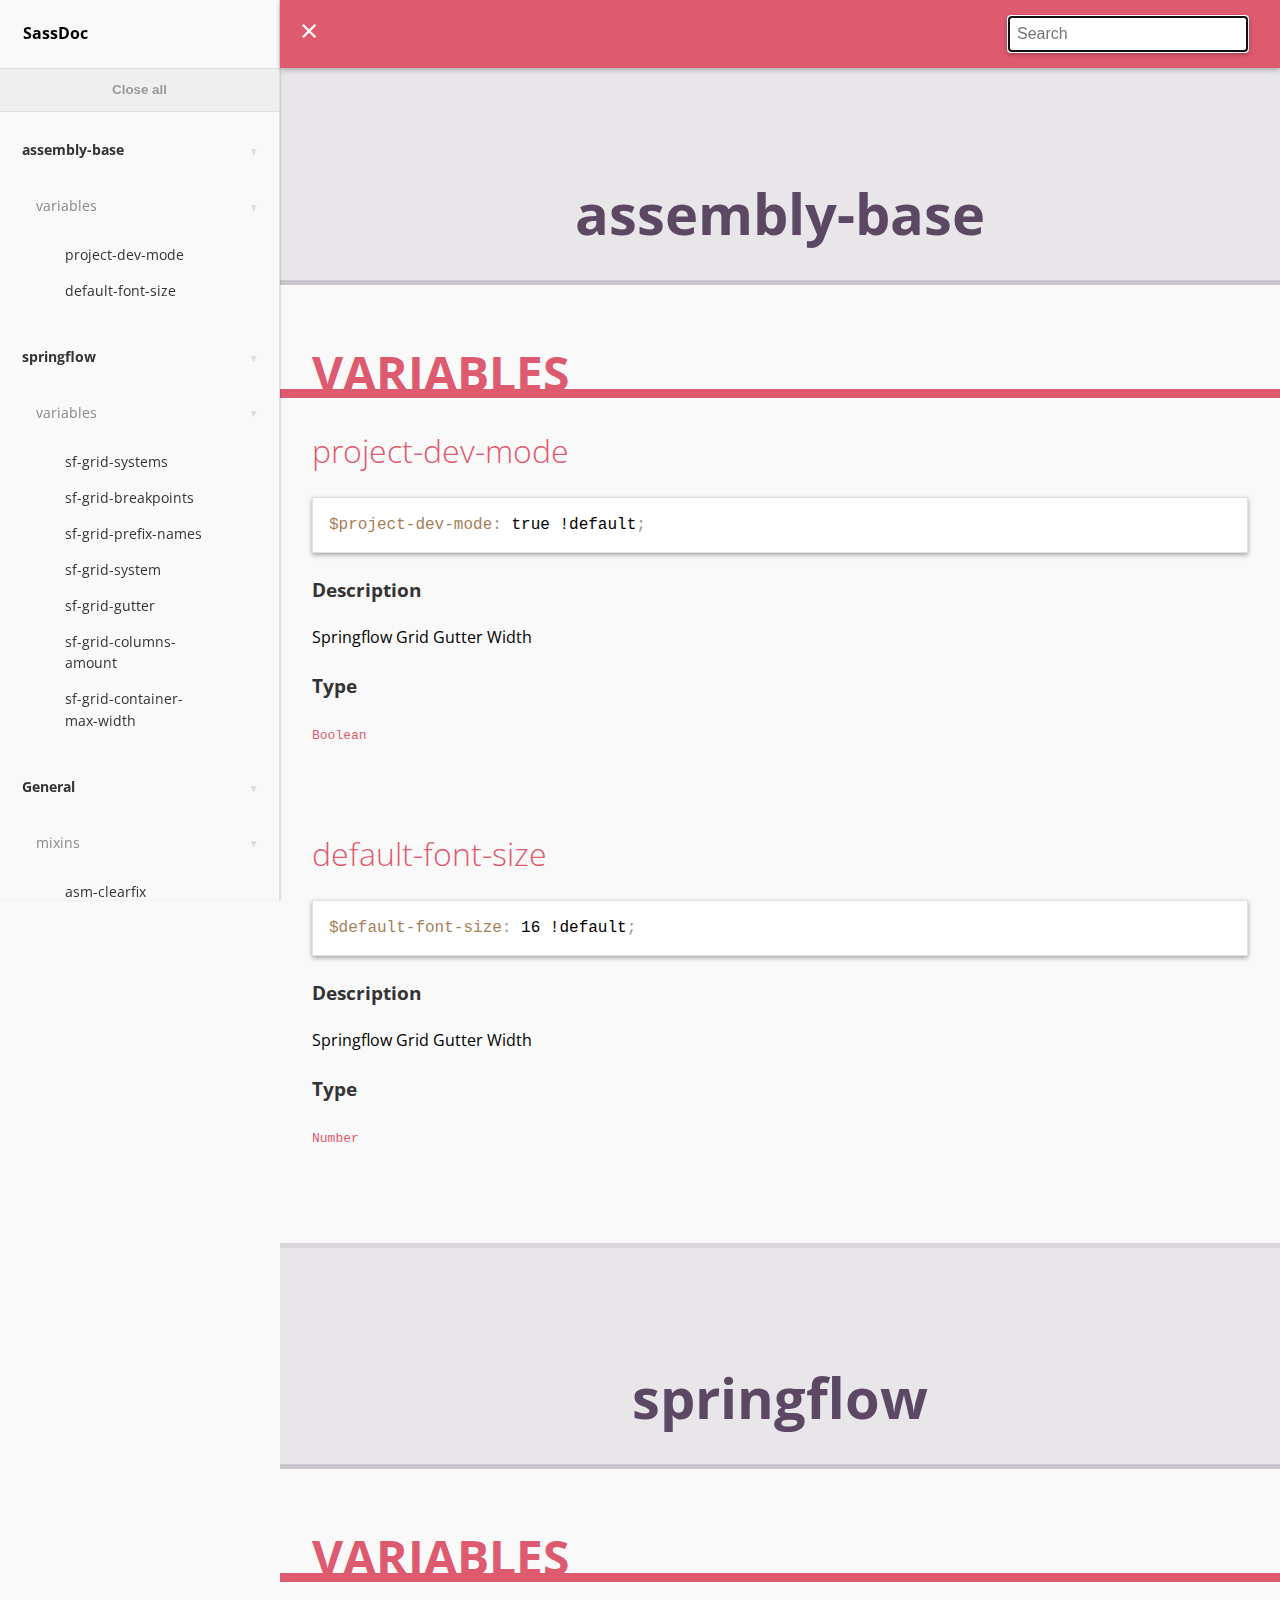
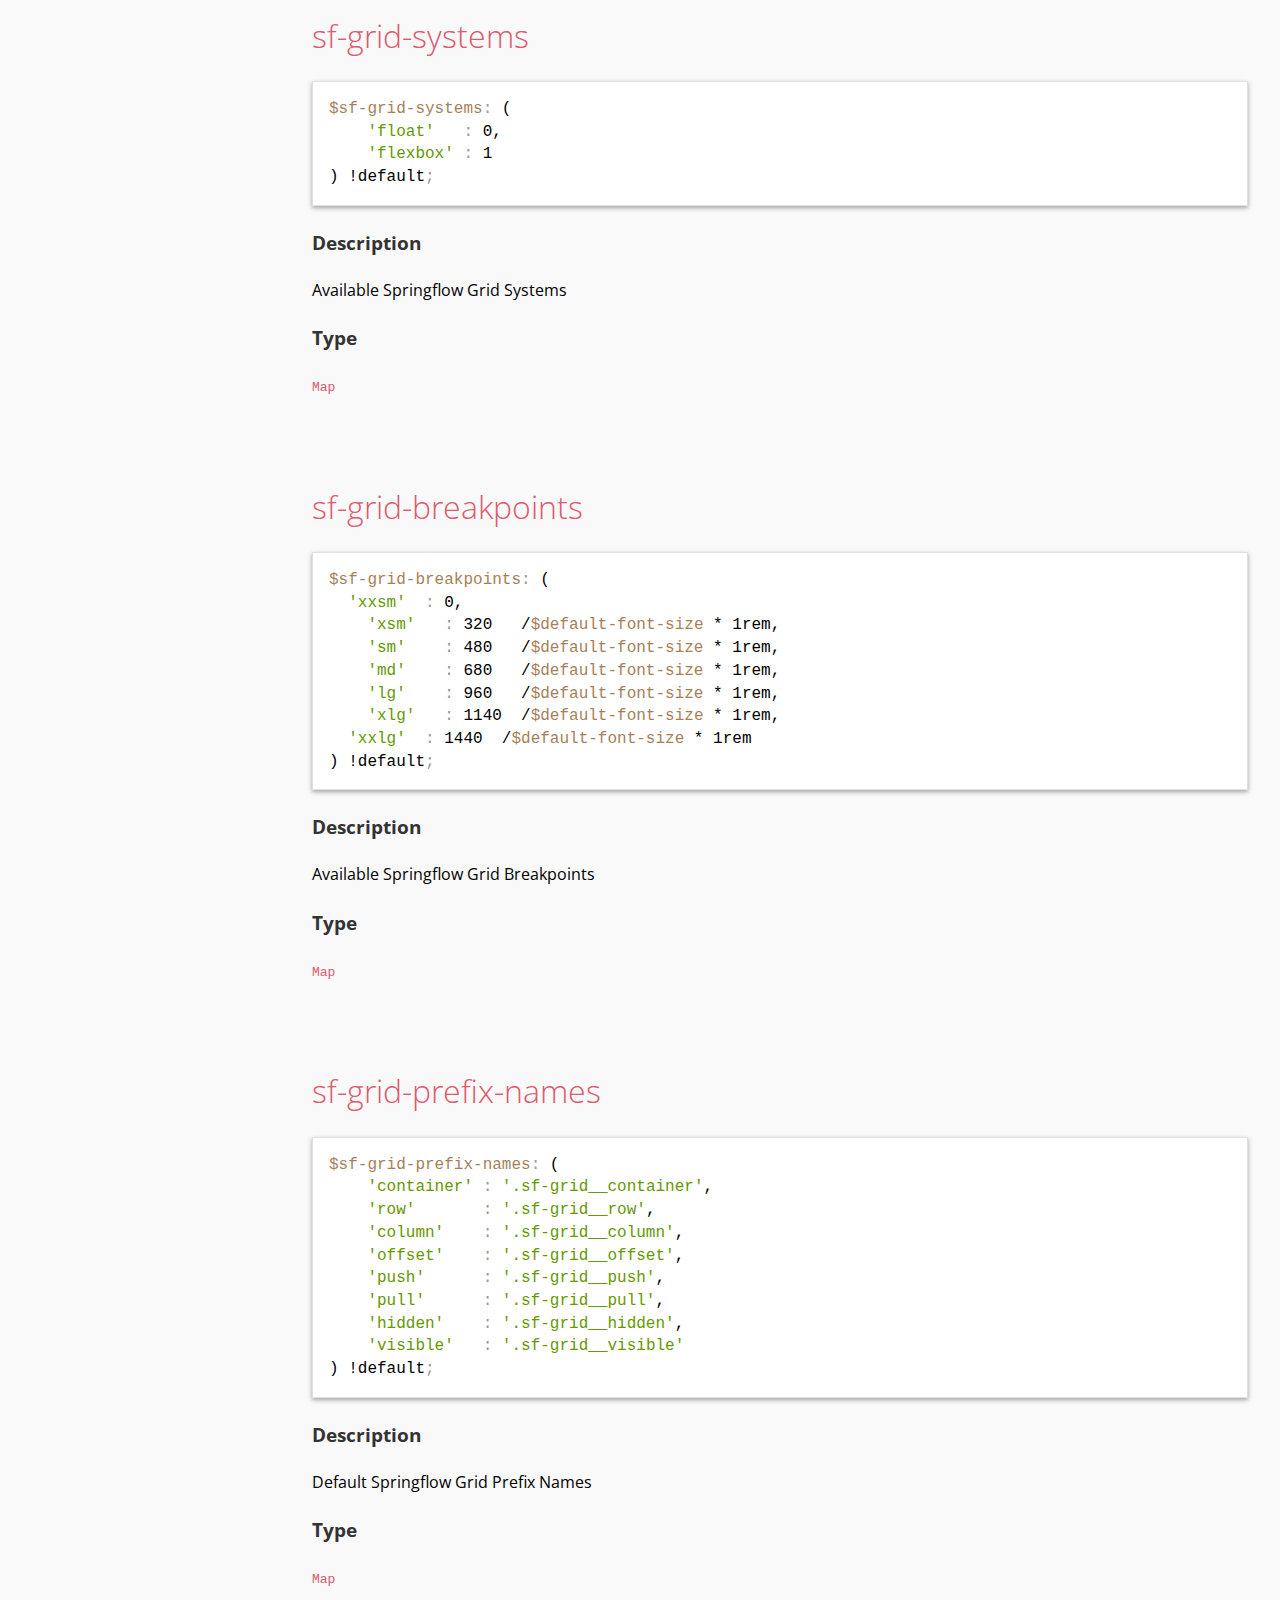
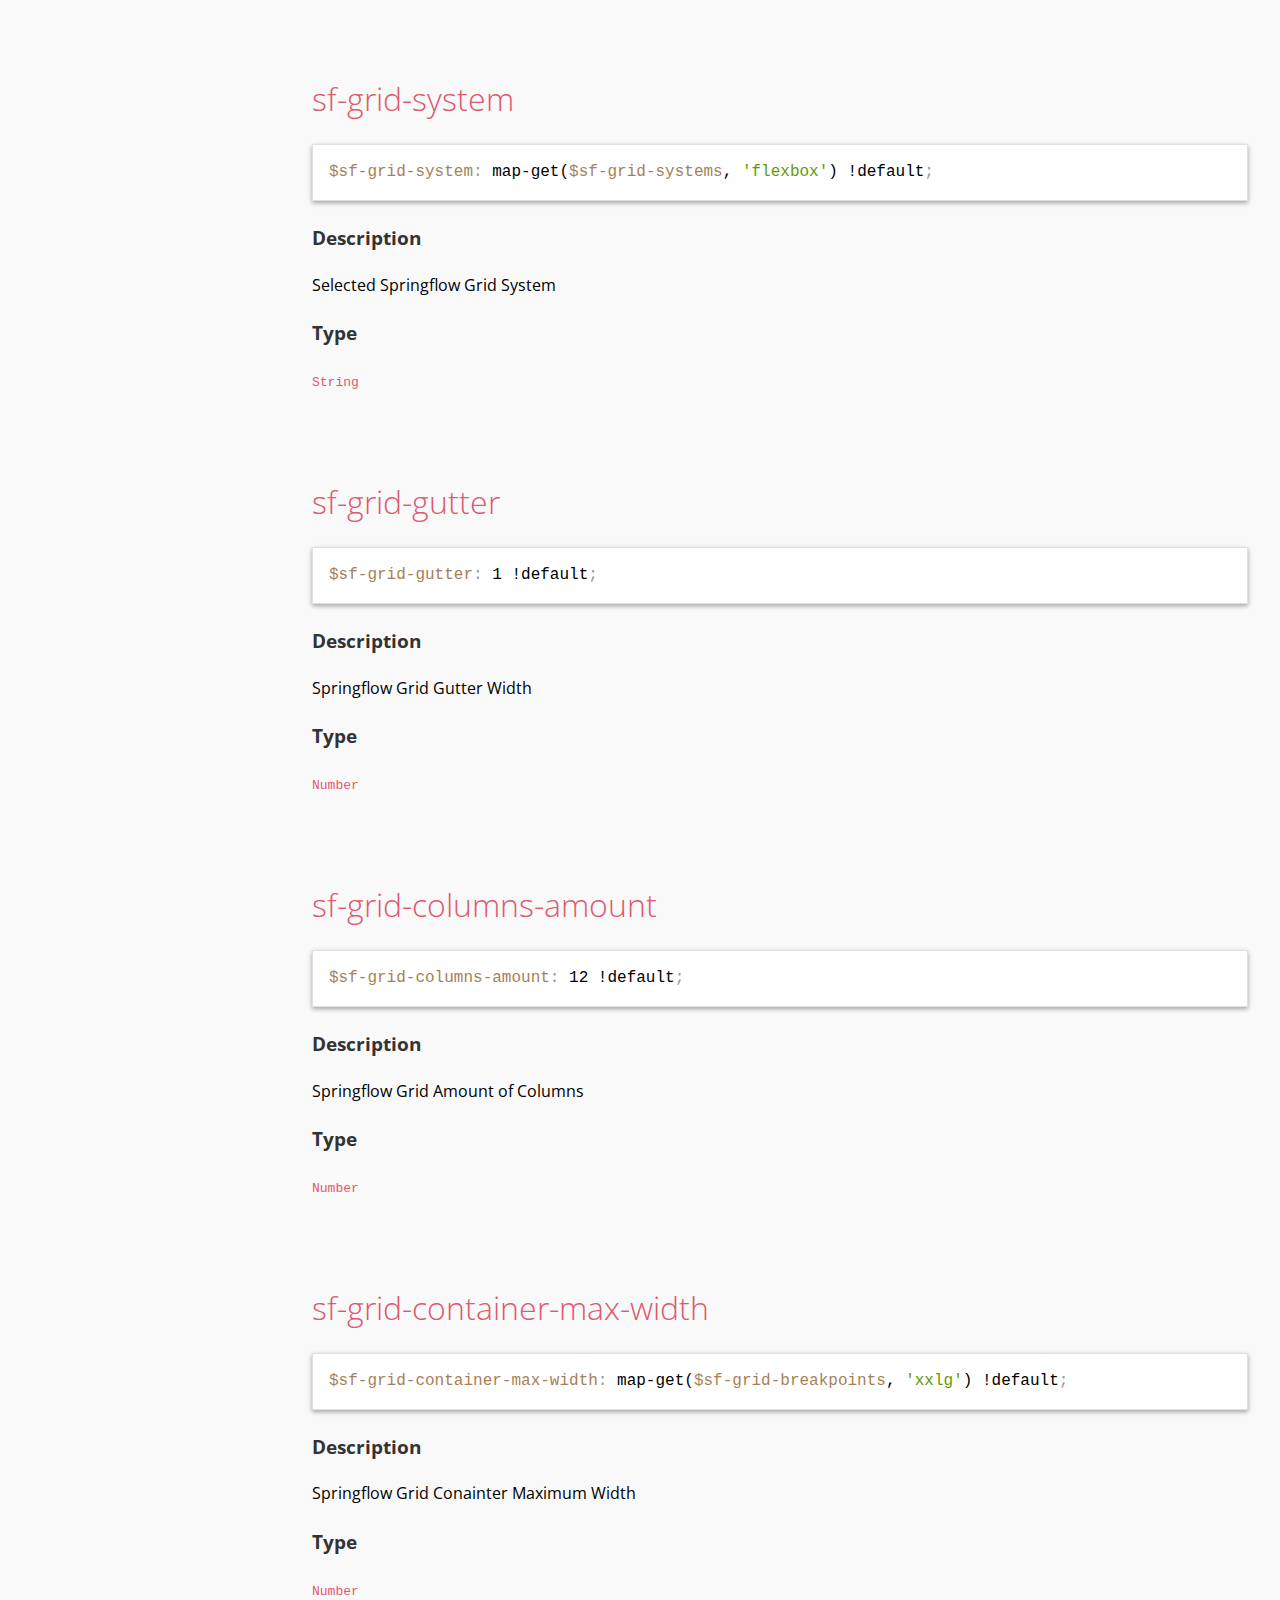
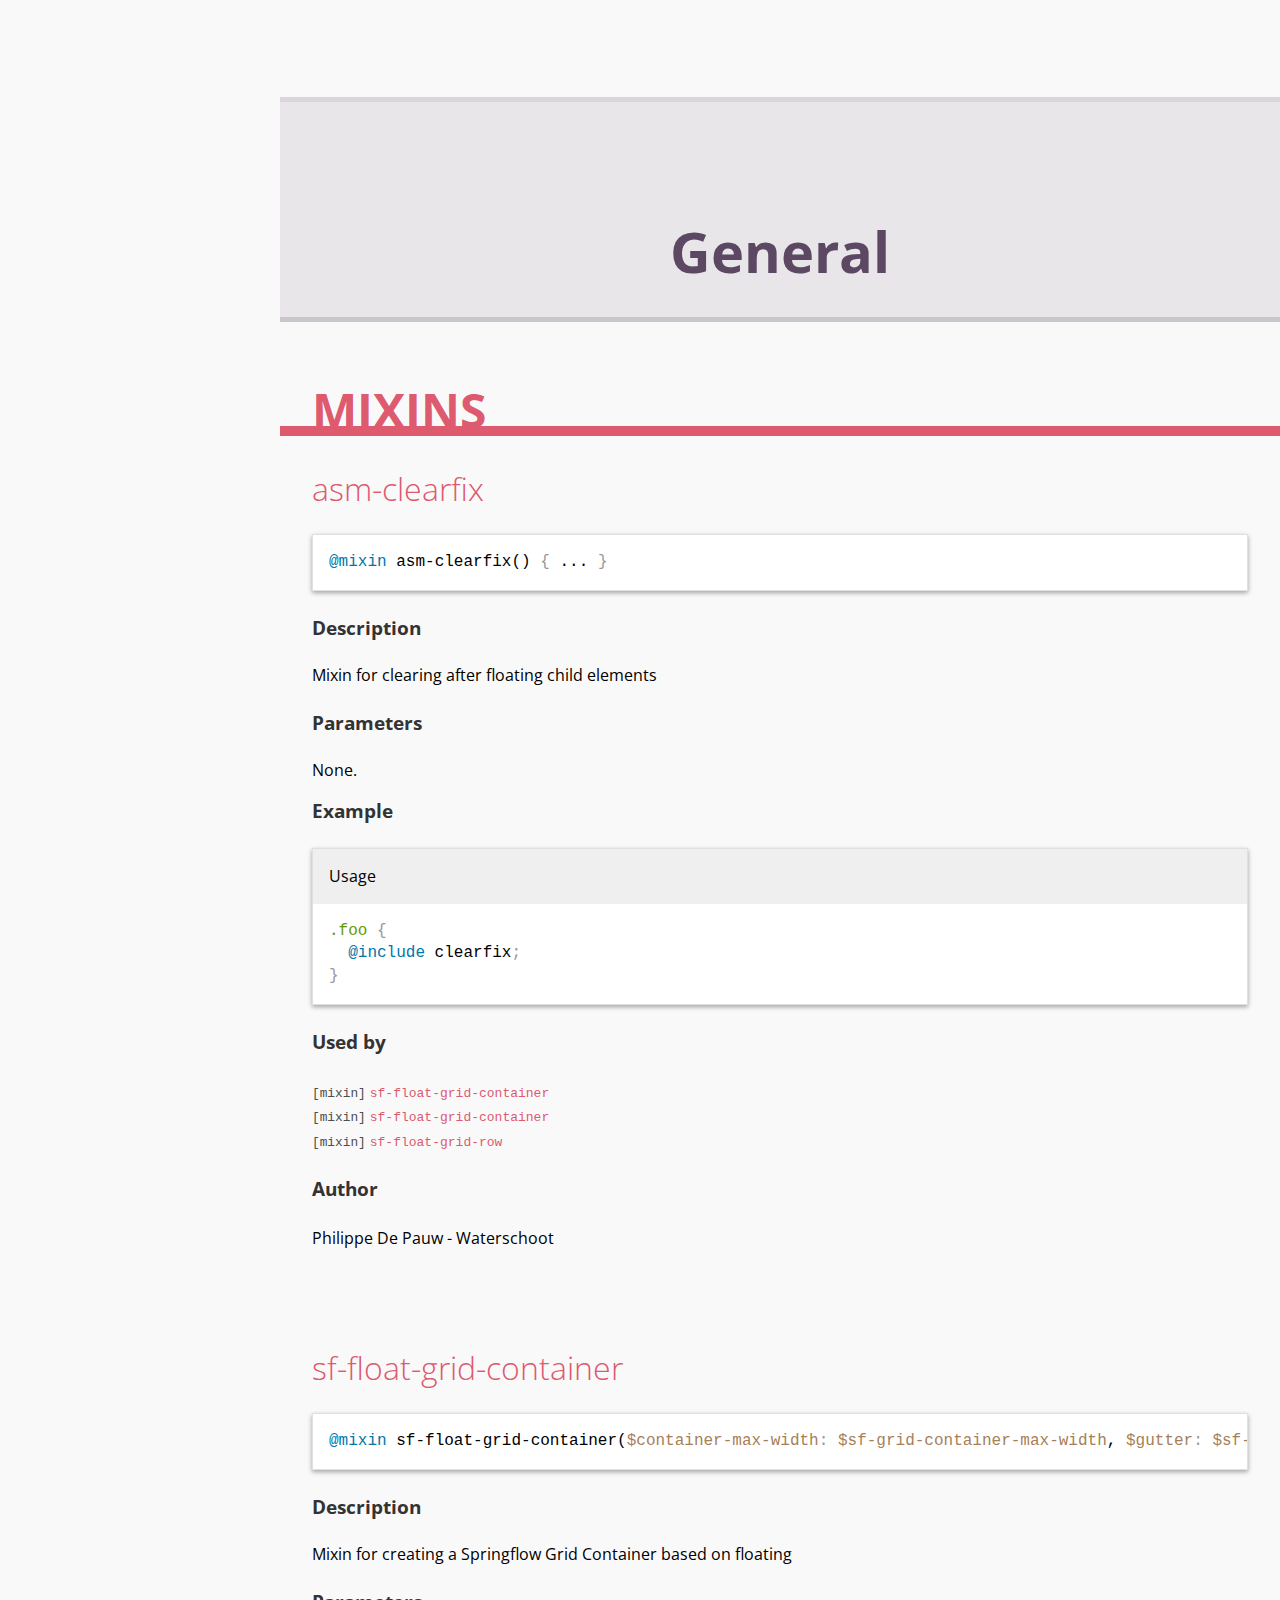
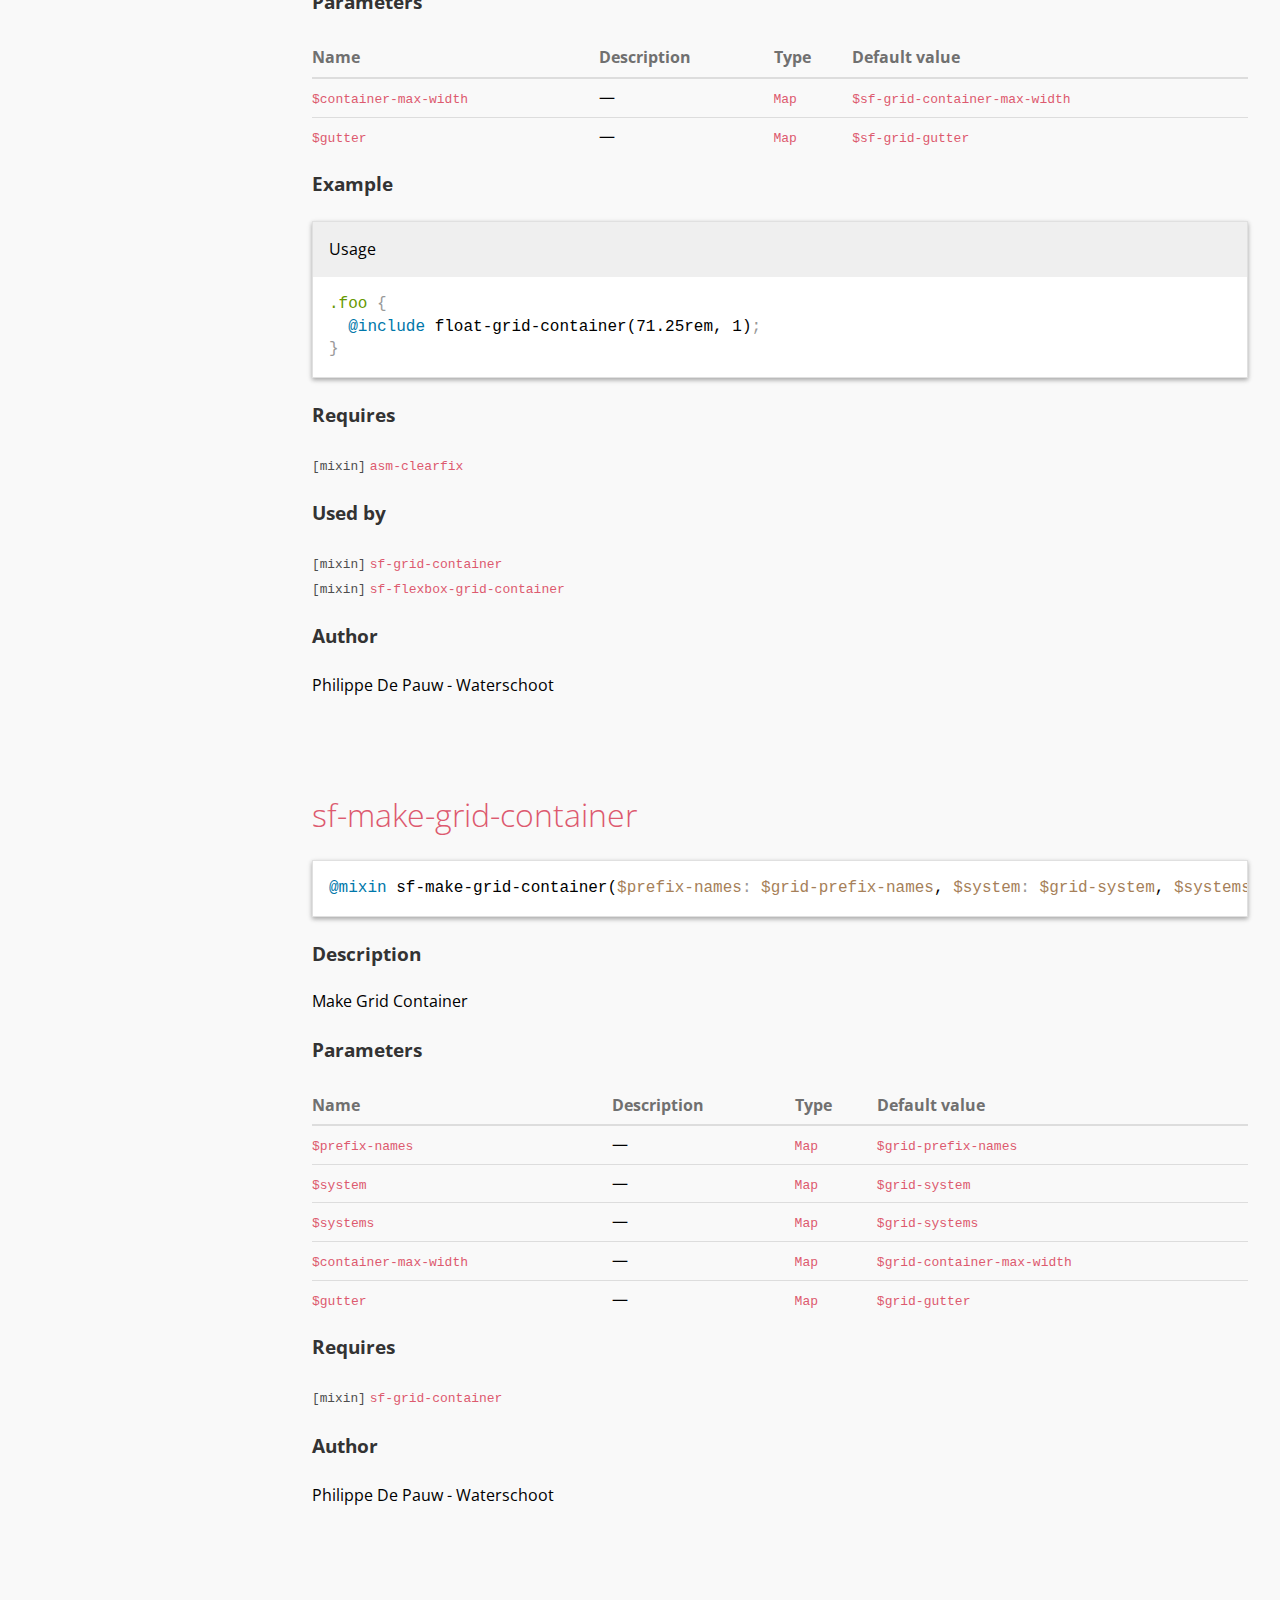
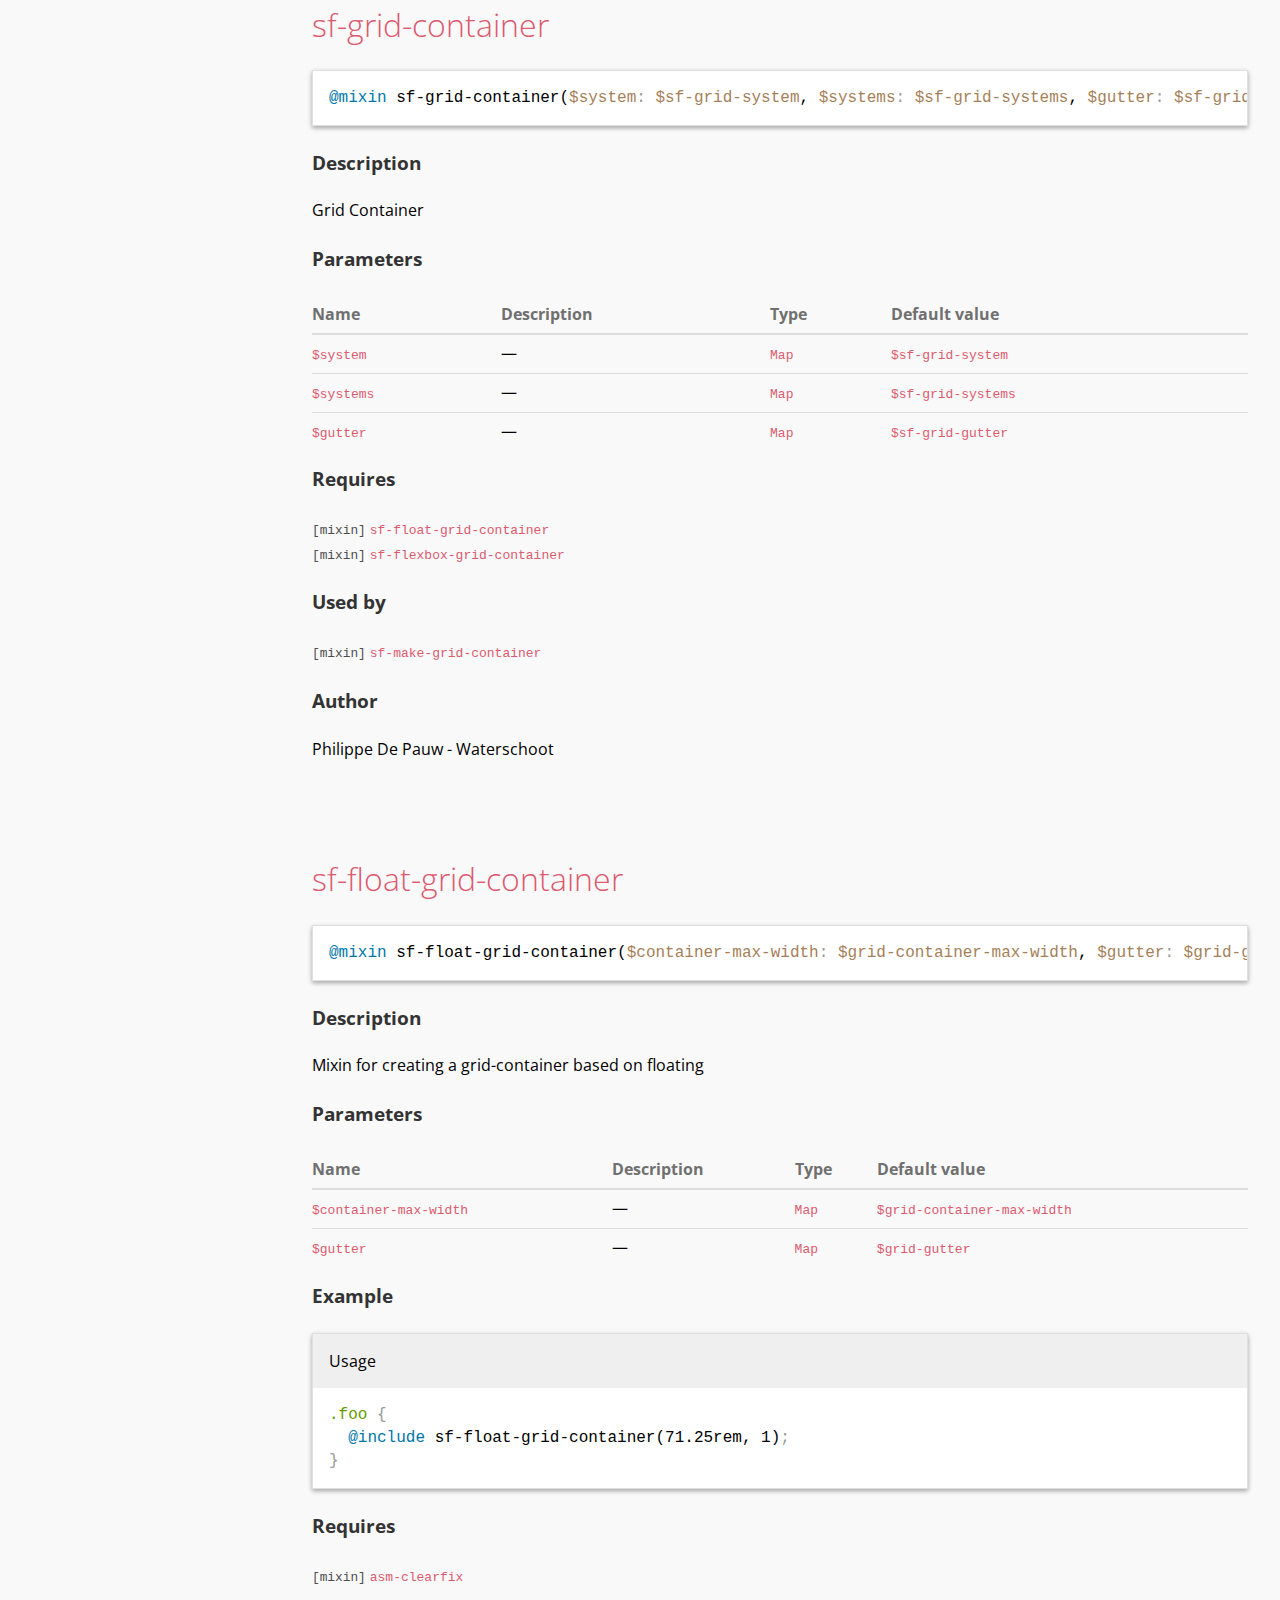
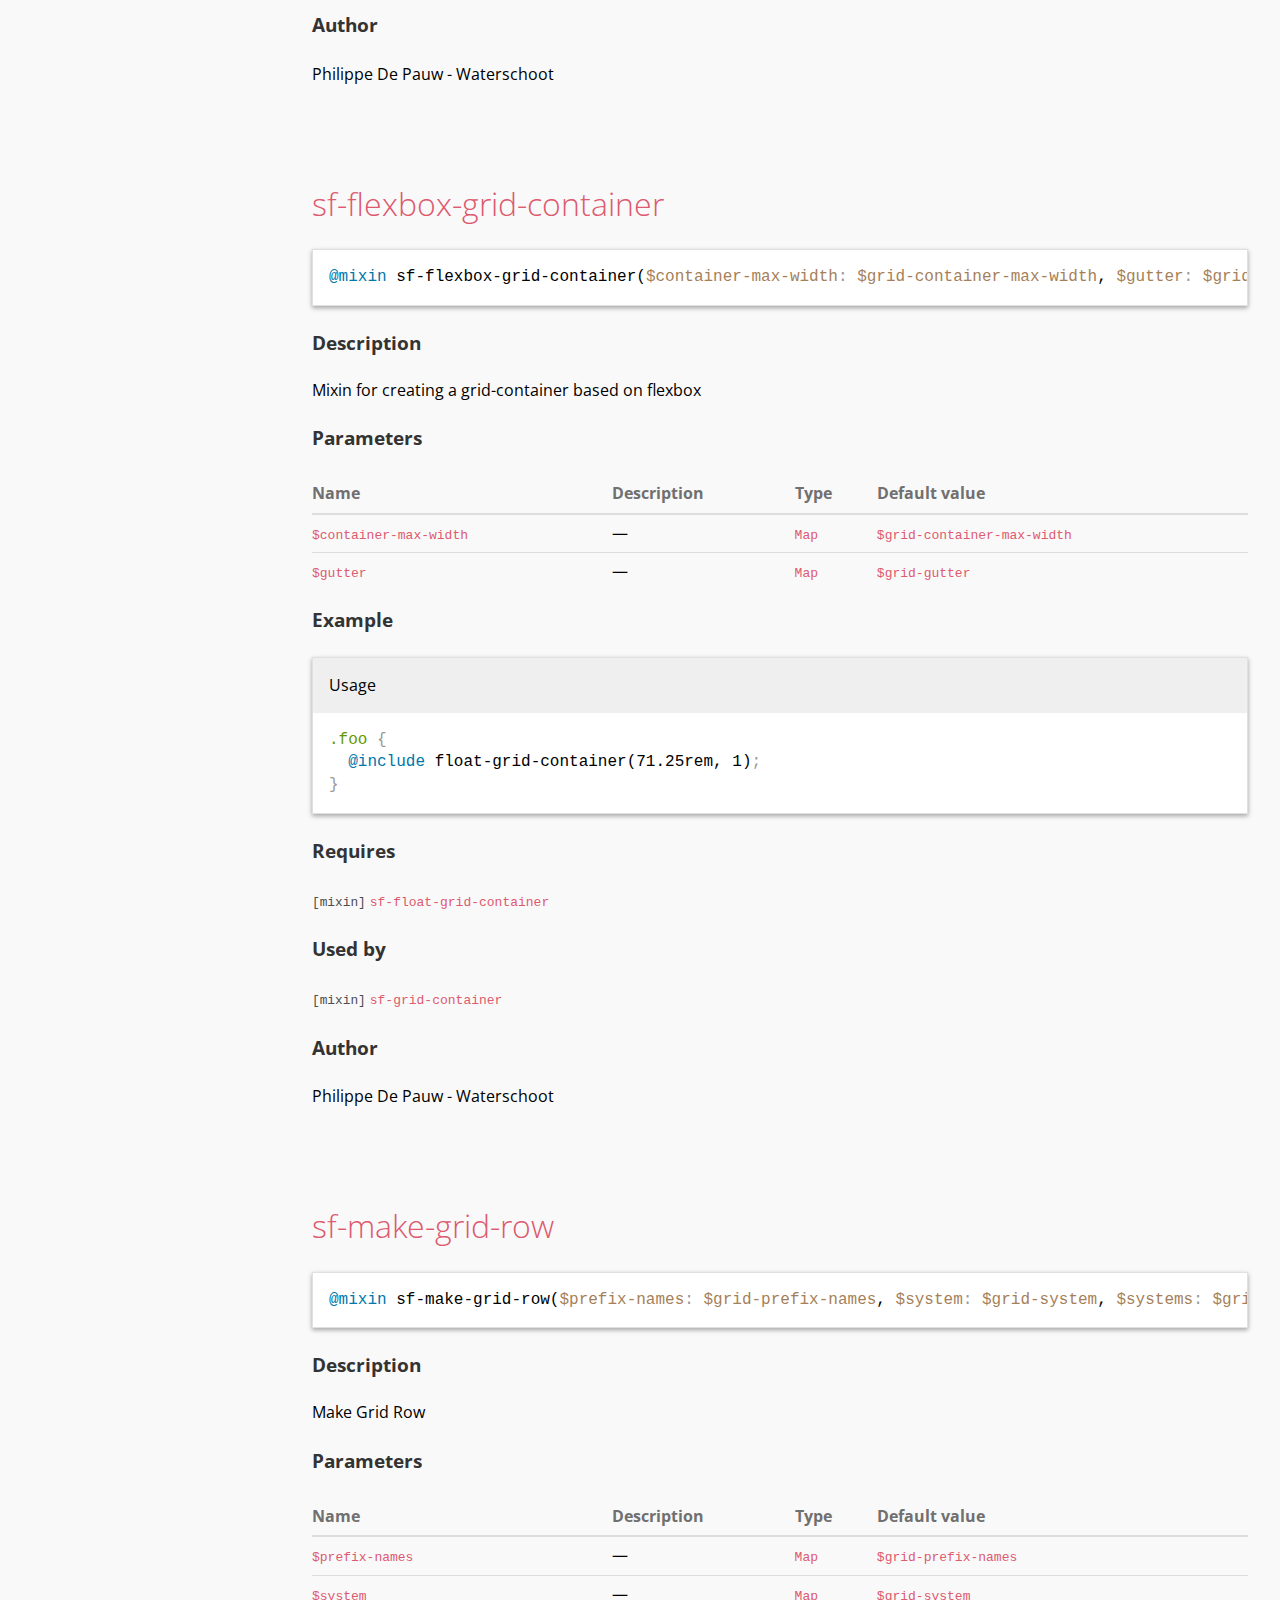
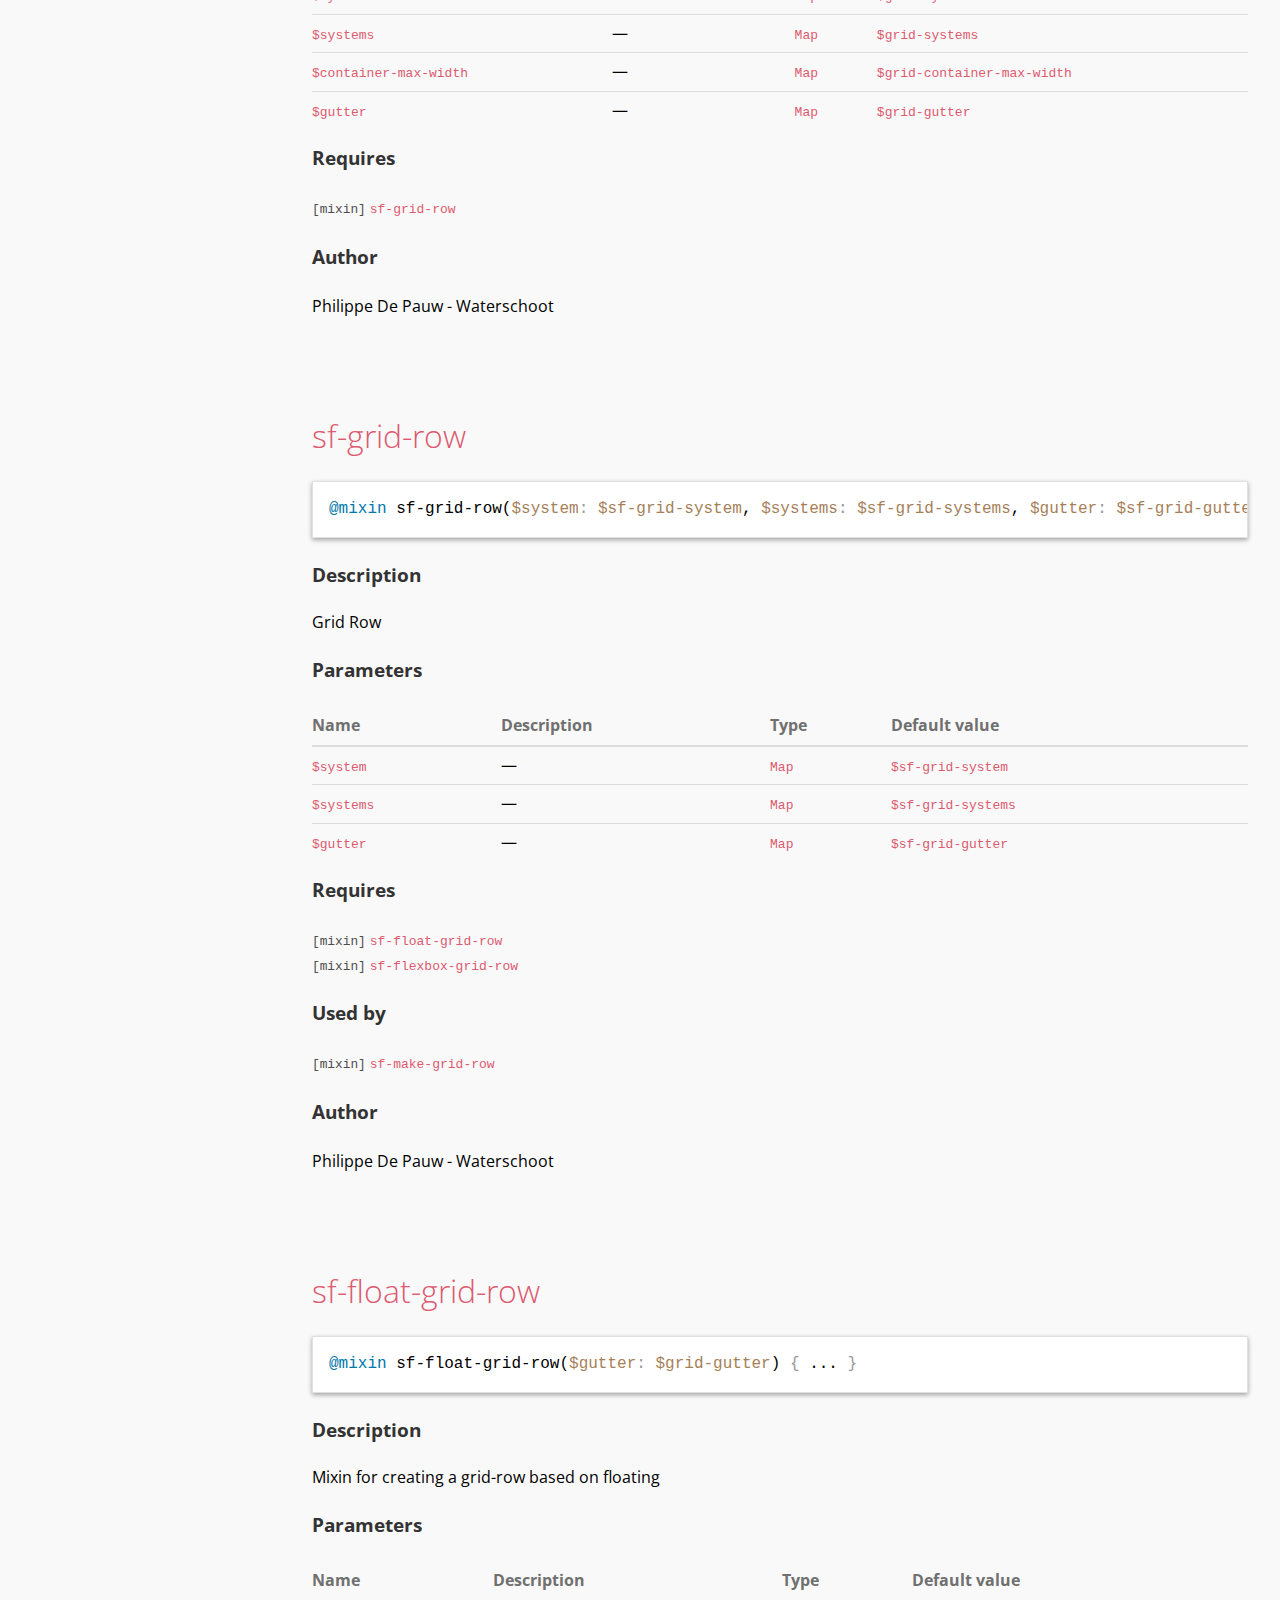
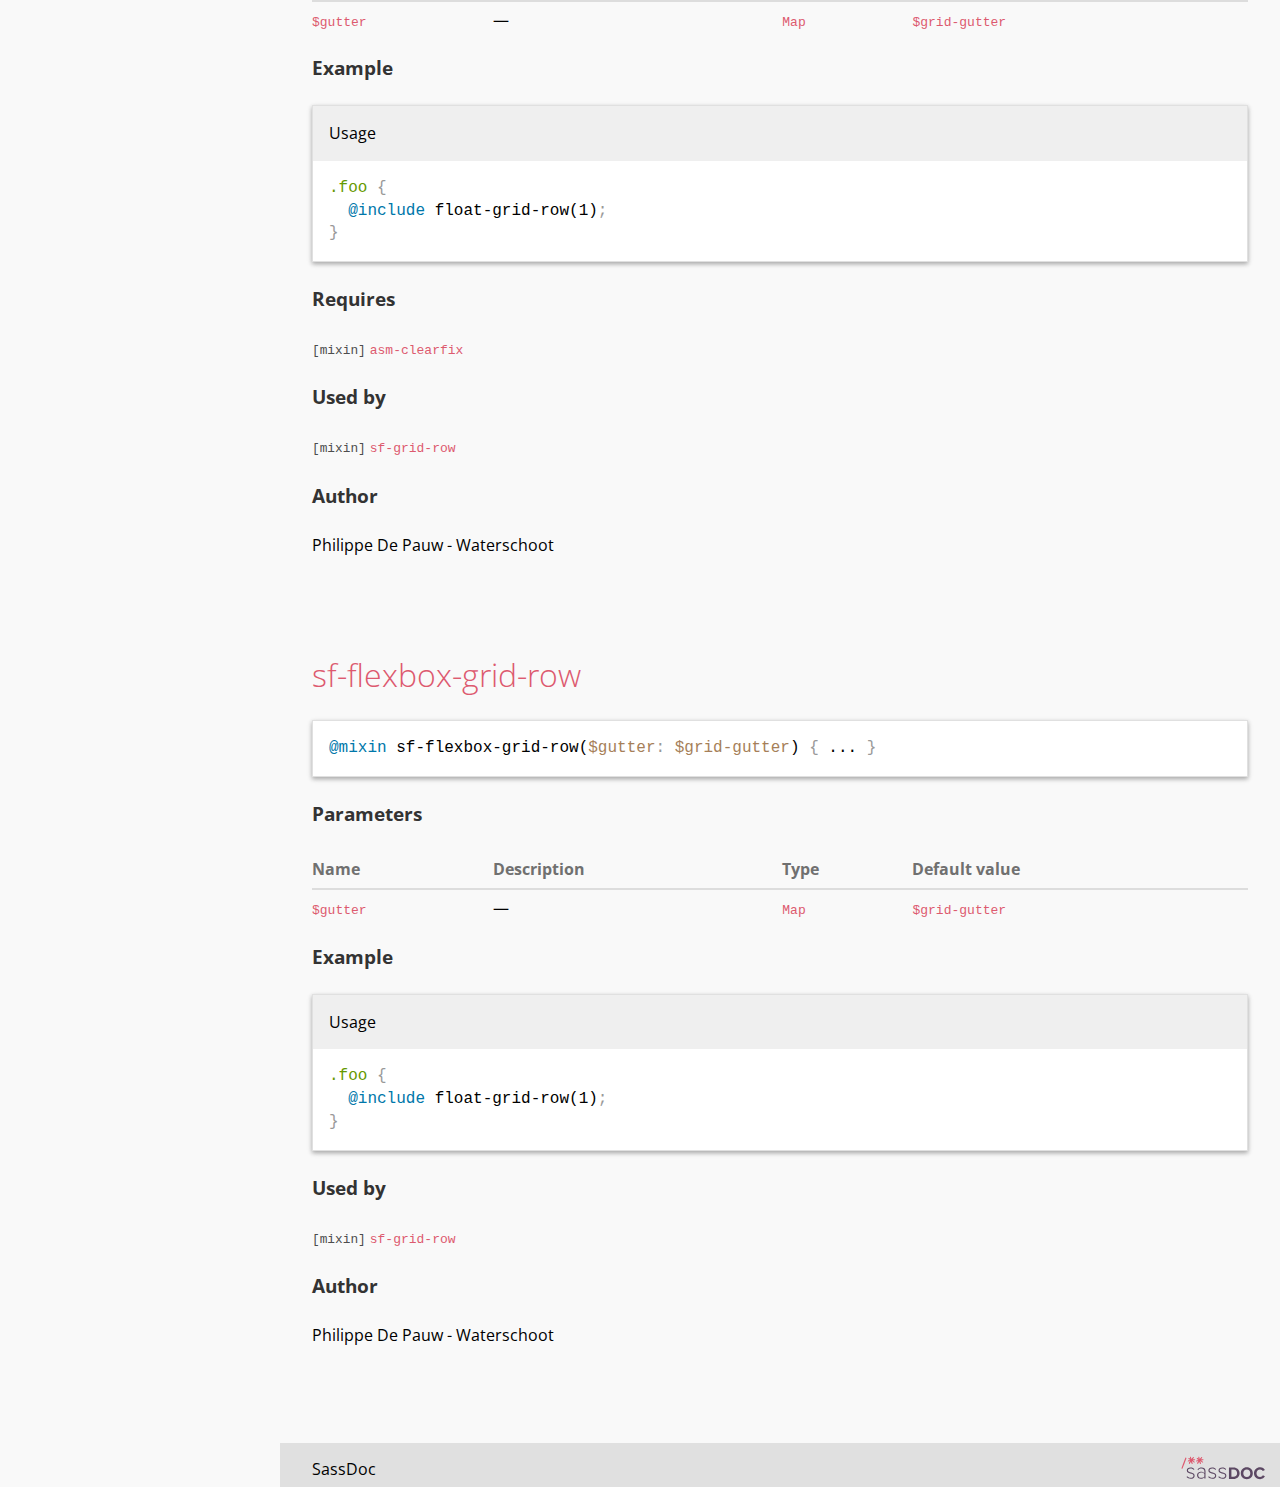
==== sassdoc/index.html @ 5a756d14 "Update Assembly" ====
<!doctype html><html lang="en"><head><meta charset="utf-8"><title>SassDoc</title><link rel="stylesheet" href="assets/css/main.css"><link href="https://fonts.googleapis.com/css?family=Open+Sans:400,500,700" rel="stylesheet" type="text/css"><meta name="viewport" content="width=device-width"><meta content="IE=edge, chrome=1" http-equiv="X-UA-Compatible"><!-- Open Graph tags --><meta property="og:title" content="SassDoc - SassDoc"><meta property="og:type" content="website"><meta property="og:description" content="Release the docs!"><!-- Thanks to Sass-lang.com for the icons --><link href="assets/images/favicon.png" rel="shortcut icon"></head><body><aside class="sidebar" role="nav"><div class="sidebar__header"><h1 class="sidebar__title">SassDoc</h1></div><div class="sidebar__body"><button type="button" class="btn-toggle js-btn-toggle" data-alt="Open all">Close all</button><p class="sidebar__item sidebar__item--heading" data-slug="assembly-base"><a href="#assembly-base">assembly-base</a></p><div><p class="sidebar__item sidebar__item--sub-heading" data-slug="assembly-base-variable"><a href="#assembly-base-variable">variables</a></p><ul class="list-unstyled"><li class="sidebar__item sassdoc__item" data-group="assembly-base" data-name="project-dev-mode" data-type="variable"><a href="#assembly-base-variable-project-dev-mode">project-dev-mode</a></li><li class="sidebar__item sassdoc__item" data-group="assembly-base" data-name="default-font-size" data-type="variable"><a href="#assembly-base-variable-default-font-size">default-font-size</a></li></ul></div><p class="sidebar__item sidebar__item--heading" data-slug="springflow"><a href="#springflow">springflow</a></p><div><p class="sidebar__item sidebar__item--sub-heading" data-slug="springflow-variable"><a href="#springflow-variable">variables</a></p><ul class="list-unstyled"><li class="sidebar__item sassdoc__item" data-group="springflow" data-name="sf-grid-systems" data-type="variable"><a href="#springflow-variable-sf-grid-systems">sf-grid-systems</a></li><li class="sidebar__item sassdoc__item" data-group="springflow" data-name="sf-grid-breakpoints" data-type="variable"><a href="#springflow-variable-sf-grid-breakpoints">sf-grid-breakpoints</a></li><li class="sidebar__item sassdoc__item" data-group="springflow" data-name="sf-grid-prefix-names" data-type="variable"><a href="#springflow-variable-sf-grid-prefix-names">sf-grid-prefix-names</a></li><li class="sidebar__item sassdoc__item" data-group="springflow" data-name="sf-grid-system" data-type="variable"><a href="#springflow-variable-sf-grid-system">sf-grid-system</a></li><li class="sidebar__item sassdoc__item" data-group="springflow" data-name="sf-grid-gutter" data-type="variable"><a href="#springflow-variable-sf-grid-gutter">sf-grid-gutter</a></li><li class="sidebar__item sassdoc__item" data-group="springflow" data-name="sf-grid-columns-amount" data-type="variable"><a href="#springflow-variable-sf-grid-columns-amount">sf-grid-columns-amount</a></li><li class="sidebar__item sassdoc__item" data-group="springflow" data-name="sf-grid-container-max-width" data-type="variable"><a href="#springflow-variable-sf-grid-container-max-width">sf-grid-container-max-width</a></li></ul></div><p class="sidebar__item sidebar__item--heading" data-slug="undefined"><a href="#undefined">General</a></p><div><p class="sidebar__item sidebar__item--sub-heading" data-slug="undefined-mixin"><a href="#undefined-mixin">mixins</a></p><ul class="list-unstyled"><li class="sidebar__item sassdoc__item" data-group="undefined" data-name="asm-clearfix" data-type="mixin"><a href="#undefined-mixin-asm-clearfix">asm-clearfix</a></li><li class="sidebar__item sassdoc__item" data-group="undefined" data-name="sf-float-grid-container" data-type="mixin"><a href="#undefined-mixin-sf-float-grid-container">sf-float-grid-container</a></li><li class="sidebar__item sassdoc__item" data-group="undefined" data-name="sf-make-grid-container" data-type="mixin"><a href="#undefined-mixin-sf-make-grid-container">sf-make-grid-container</a></li><li class="sidebar__item sassdoc__item" data-group="undefined" data-name="sf-grid-container" data-type="mixin"><a href="#undefined-mixin-sf-grid-container">sf-grid-container</a></li><li class="sidebar__item sassdoc__item" data-group="undefined" data-name="sf-float-grid-container" data-type="mixin"><a href="#undefined-mixin-sf-float-grid-container">sf-float-grid-container</a></li><li class="sidebar__item sassdoc__item" data-group="undefined" data-name="sf-flexbox-grid-container" data-type="mixin"><a href="#undefined-mixin-sf-flexbox-grid-container">sf-flexbox-grid-container</a></li><li class="sidebar__item sassdoc__item" data-group="undefined" data-name="sf-make-grid-row" data-type="mixin"><a href="#undefined-mixin-sf-make-grid-row">sf-make-grid-row</a></li><li class="sidebar__item sassdoc__item" data-group="undefined" data-name="sf-grid-row" data-type="mixin"><a href="#undefined-mixin-sf-grid-row">sf-grid-row</a></li><li class="sidebar__item sassdoc__item" data-group="undefined" data-name="sf-float-grid-row" data-type="mixin"><a href="#undefined-mixin-sf-float-grid-row">sf-float-grid-row</a></li><li class="sidebar__item sassdoc__item" data-group="undefined" data-name="sf-flexbox-grid-row" data-type="mixin"><a href="#undefined-mixin-sf-flexbox-grid-row">sf-flexbox-grid-row</a></li></ul></div></div></aside><article class="main" role="main"><header class="header" role="banner"><div class="container"><div class="sassdoc__searchbar searchbar"><label for="js-search-input" class="visually-hidden">Search</label><div class="searchbar__form" id="js-search"><input name="search" type="search" class="searchbar__field" autocomplete="off" autofocus id="js-search-input" placeholder="Search"><ul class="searchbar__suggestions" id="js-search-suggestions"></ul></div></div></div></header><section class="main__section"><h1 class="main__heading" id="assembly-base"><div class="container">assembly-base</div></h1><section class="main__sub-section" id="assembly-base-variable"><h2 class="main__heading--secondary"><div class="container">variables</div></h2><section class="main__item container item" id="assembly-base-variable-project-dev-mode"><h3 class="item__heading"><a class="item__name" href="#variable-project-dev-mode">project-dev-mode</a></h3><div class="item__code-wrapper"><pre class="item__code language-scss"><code>$project-dev-mode: true !default;</code></pre></div><h3 class="item__sub-heading">Description</h3><div class="item__description"><p>Springflow Grid Gutter Width</p></div><h3 class="item__sub-heading">Type</h3><p><code>Boolean</code></p></section><section class="main__item container item" id="assembly-base-variable-default-font-size"><h3 class="item__heading"><a class="item__name" href="#variable-default-font-size">default-font-size</a></h3><div class="item__code-wrapper"><pre class="item__code language-scss"><code>$default-font-size: 16 !default;</code></pre></div><h3 class="item__sub-heading">Description</h3><div class="item__description"><p>Springflow Grid Gutter Width</p></div><h3 class="item__sub-heading">Type</h3><p><code>Number</code></p></section></section></section><section class="main__section"><h1 class="main__heading" id="springflow"><div class="container">springflow</div></h1><section class="main__sub-section" id="springflow-variable"><h2 class="main__heading--secondary"><div class="container">variables</div></h2><section class="main__item container item" id="springflow-variable-sf-grid-systems"><h3 class="item__heading"><a class="item__name" href="#variable-sf-grid-systems">sf-grid-systems</a></h3><div class="item__code-wrapper"><pre class="item__code language-scss"><code>$sf-grid-systems: (
	&#39;float&#39;   : 0,
	&#39;flexbox&#39; : 1
) !default;</code></pre></div><h3 class="item__sub-heading">Description</h3><div class="item__description"><p>Available Springflow Grid Systems</p></div><h3 class="item__sub-heading">Type</h3><p><code>Map</code></p></section><section class="main__item container item" id="springflow-variable-sf-grid-breakpoints"><h3 class="item__heading"><a class="item__name" href="#variable-sf-grid-breakpoints">sf-grid-breakpoints</a></h3><div class="item__code-wrapper"><pre class="item__code language-scss"><code>$sf-grid-breakpoints: (
  &#39;xxsm&#39;  : 0,
	&#39;xsm&#39;   : 320   /$default-font-size * 1rem,
	&#39;sm&#39;    : 480   /$default-font-size * 1rem,
	&#39;md&#39;    : 680   /$default-font-size * 1rem,
	&#39;lg&#39;    : 960   /$default-font-size * 1rem,
	&#39;xlg&#39;   : 1140  /$default-font-size * 1rem,
  &#39;xxlg&#39;  : 1440  /$default-font-size * 1rem
) !default;</code></pre></div><h3 class="item__sub-heading">Description</h3><div class="item__description"><p>Available Springflow Grid Breakpoints</p></div><h3 class="item__sub-heading">Type</h3><p><code>Map</code></p></section><section class="main__item container item" id="springflow-variable-sf-grid-prefix-names"><h3 class="item__heading"><a class="item__name" href="#variable-sf-grid-prefix-names">sf-grid-prefix-names</a></h3><div class="item__code-wrapper"><pre class="item__code language-scss"><code>$sf-grid-prefix-names: (
	&#39;container&#39; : &#39;.sf-grid__container&#39;,
	&#39;row&#39;       : &#39;.sf-grid__row&#39;,
	&#39;column&#39;    : &#39;.sf-grid__column&#39;,
	&#39;offset&#39;    : &#39;.sf-grid__offset&#39;,
	&#39;push&#39;      : &#39;.sf-grid__push&#39;,
	&#39;pull&#39;      : &#39;.sf-grid__pull&#39;,
	&#39;hidden&#39;    : &#39;.sf-grid__hidden&#39;,
	&#39;visible&#39;   : &#39;.sf-grid__visible&#39;		
) !default;</code></pre></div><h3 class="item__sub-heading">Description</h3><div class="item__description"><p>Default Springflow Grid Prefix Names</p></div><h3 class="item__sub-heading">Type</h3><p><code>Map</code></p></section><section class="main__item container item" id="springflow-variable-sf-grid-system"><h3 class="item__heading"><a class="item__name" href="#variable-sf-grid-system">sf-grid-system</a></h3><div class="item__code-wrapper"><pre class="item__code language-scss"><code>$sf-grid-system: map-get($sf-grid-systems, &#39;flexbox&#39;) !default;</code></pre></div><h3 class="item__sub-heading">Description</h3><div class="item__description"><p>Selected Springflow Grid System</p></div><h3 class="item__sub-heading">Type</h3><p><code>String</code></p></section><section class="main__item container item" id="springflow-variable-sf-grid-gutter"><h3 class="item__heading"><a class="item__name" href="#variable-sf-grid-gutter">sf-grid-gutter</a></h3><div class="item__code-wrapper"><pre class="item__code language-scss"><code>$sf-grid-gutter: 1 !default;</code></pre></div><h3 class="item__sub-heading">Description</h3><div class="item__description"><p>Springflow Grid Gutter Width</p></div><h3 class="item__sub-heading">Type</h3><p><code>Number</code></p></section><section class="main__item container item" id="springflow-variable-sf-grid-columns-amount"><h3 class="item__heading"><a class="item__name" href="#variable-sf-grid-columns-amount">sf-grid-columns-amount</a></h3><div class="item__code-wrapper"><pre class="item__code language-scss"><code>$sf-grid-columns-amount: 12 !default;</code></pre></div><h3 class="item__sub-heading">Description</h3><div class="item__description"><p>Springflow Grid Amount of Columns</p></div><h3 class="item__sub-heading">Type</h3><p><code>Number</code></p></section><section class="main__item container item" id="springflow-variable-sf-grid-container-max-width"><h3 class="item__heading"><a class="item__name" href="#variable-sf-grid-container-max-width">sf-grid-container-max-width</a></h3><div class="item__code-wrapper"><pre class="item__code language-scss"><code>$sf-grid-container-max-width: map-get($sf-grid-breakpoints, &#39;xxlg&#39;) !default;</code></pre></div><h3 class="item__sub-heading">Description</h3><div class="item__description"><p>Springflow Grid Conainter Maximum Width</p></div><h3 class="item__sub-heading">Type</h3><p><code>Number</code></p></section></section></section><section class="main__section"><h1 class="main__heading" id="undefined"><div class="container">General</div></h1><section class="main__sub-section" id="undefined-mixin"><h2 class="main__heading--secondary"><div class="container">mixins</div></h2><section class="main__item container item" id="undefined-mixin-asm-clearfix"><h3 class="item__heading"><a class="item__name" href="#mixin-asm-clearfix">asm-clearfix</a></h3><div class="item__code-wrapper"><pre class="item__code item__code--togglable language-scss" data-current-state="collapsed" data-expanded="@mixin asm-clearfix() { 
  
  zoom: 1;

  &amp;:before,
  &amp;:after {
    content: &quot;\0020&quot;;
    display: block;
    height: 0;
    overflow: hidden;
  }

  &amp;:after {
    clear: both;
  }
  
 }" data-collapsed="@mixin asm-clearfix() { ... }"><code>@mixin asm-clearfix() { ... }</code></pre></div><h3 class="item__sub-heading">Description</h3><div class="item__description"><p>Mixin for clearing after floating child elements</p></div><h3 class="item__sub-heading">Parameters</h3><p>None.</p><h3 class="item__sub-heading">Example</h3><div class="item__example example"><div class="example__description"><p>Usage</p></div><pre class="example__code language-scss"><code>.foo {
  @include clearfix;
}</code></pre></div><h3 class="item__sub-heading">Used by</h3><ul class="list-unstyled"><li><span class="item__cross-type">[mixin]</span> <a href="#undefined-mixin-sf-float-grid-container"><code>sf-float-grid-container</code></a></li><li><span class="item__cross-type">[mixin]</span> <a href="#undefined-mixin-sf-float-grid-container"><code>sf-float-grid-container</code></a></li><li><span class="item__cross-type">[mixin]</span> <a href="#undefined-mixin-sf-float-grid-row"><code>sf-float-grid-row</code></a></li></ul><h3 class="item__sub-heading">Author</h3><ul class="list-unstyled"><li><p>Philippe De Pauw - Waterschoot</p></li></ul></section><section class="main__item container item" id="undefined-mixin-sf-float-grid-container"><h3 class="item__heading"><a class="item__name" href="#mixin-sf-float-grid-container">sf-float-grid-container</a></h3><div class="item__code-wrapper"><pre class="item__code item__code--togglable language-scss" data-current-state="collapsed" data-expanded="@mixin sf-float-grid-container($container-max-width: $sf-grid-container-max-width, $gutter: $sf-grid-gutter) { 
  
  max-width: $container-max-width;
  margin: 0 auto;
  padding-left: #{$gutter}rem;
  padding-right: #{$gutter}rem;
  @include asm-clearfix;
  
  @if $dev-mode {
    &amp;--dev {
      padding-top:#{$gutter/2}rem;
      padding-bottom:#{$gutter/2}rem;
          
      background:rgba(255, 255, 255, 0.5);	
    }
  }
  
 }" data-collapsed="@mixin sf-float-grid-container($container-max-width: $sf-grid-container-max-width, $gutter: $sf-grid-gutter) { ... }"><code>@mixin sf-float-grid-container($container-max-width: $sf-grid-container-max-width, $gutter: $sf-grid-gutter) { ... }</code></pre></div><h3 class="item__sub-heading">Description</h3><div class="item__description"><p>Mixin for creating a Springflow Grid Container based on floating</p></div><h3 class="item__sub-heading">Parameters</h3><table class="item__parameters"><thead><tr><th scope="col"><span class="visually-hidden">parameter</span>Name</th><th scope="col"><span class="visually-hidden">parameter</span>Description</th><th scope="col"><span class="visually-hidden">parameter</span>Type</th><th scope="col"><span class="visually-hidden">parameter</span>Default value</th></tr></thead><tbody><tr class="item__parameter"><th scope="row" data-label="name"><code>$container-max-width</code></th><td data-label="desc">&mdash;<span class="visually-hidden">none</span></td><td data-label="type"><code>Map</code></td><td data-label="default"><code>$sf-grid-container-max-width</code></td></tr><tr class="item__parameter"><th scope="row" data-label="name"><code>$gutter</code></th><td data-label="desc">&mdash;<span class="visually-hidden">none</span></td><td data-label="type"><code>Map</code></td><td data-label="default"><code>$sf-grid-gutter</code></td></tr></tbody></table><h3 class="item__sub-heading">Example</h3><div class="item__example example"><div class="example__description"><p>Usage</p></div><pre class="example__code language-scss"><code>.foo {
  @include float-grid-container(71.25rem, 1);
}</code></pre></div><h3 class="item__sub-heading">Requires</h3><ul class="list-unstyled"><li class="item__description item__description--inline"><span class="item__cross-type">[mixin]</span> <a href="#undefined-mixin-asm-clearfix"><code>asm-clearfix</code></a></li></ul><h3 class="item__sub-heading">Used by</h3><ul class="list-unstyled"><li><span class="item__cross-type">[mixin]</span> <a href="#undefined-mixin-sf-grid-container"><code>sf-grid-container</code></a></li><li><span class="item__cross-type">[mixin]</span> <a href="#undefined-mixin-sf-flexbox-grid-container"><code>sf-flexbox-grid-container</code></a></li></ul><h3 class="item__sub-heading">Author</h3><ul class="list-unstyled"><li><p>Philippe De Pauw - Waterschoot</p></li></ul></section><section class="main__item container item" id="undefined-mixin-sf-make-grid-container"><h3 class="item__heading"><a class="item__name" href="#mixin-sf-make-grid-container">sf-make-grid-container</a></h3><div class="item__code-wrapper"><pre class="item__code item__code--togglable language-scss" data-current-state="collapsed" data-expanded="@mixin sf-make-grid-container($prefix-names: $grid-prefix-names, $system: $grid-system, $systems: $grid-systems, $container-max-width: $grid-container-max-width, $gutter: $grid-gutter) {  
  #{map-get($prefix-names, &#39;container&#39;)} {
    @include sf-grid-container($system, $systems, $container-max-width, $gutter);
  }
 }" data-collapsed="@mixin sf-make-grid-container($prefix-names: $grid-prefix-names, $system: $grid-system, $systems: $grid-systems, $container-max-width: $grid-container-max-width, $gutter: $grid-gutter) { ... }"><code>@mixin sf-make-grid-container($prefix-names: $grid-prefix-names, $system: $grid-system, $systems: $grid-systems, $container-max-width: $grid-container-max-width, $gutter: $grid-gutter) { ... }</code></pre></div><h3 class="item__sub-heading">Description</h3><div class="item__description"><p>Make Grid Container</p></div><h3 class="item__sub-heading">Parameters</h3><table class="item__parameters"><thead><tr><th scope="col"><span class="visually-hidden">parameter</span>Name</th><th scope="col"><span class="visually-hidden">parameter</span>Description</th><th scope="col"><span class="visually-hidden">parameter</span>Type</th><th scope="col"><span class="visually-hidden">parameter</span>Default value</th></tr></thead><tbody><tr class="item__parameter"><th scope="row" data-label="name"><code>$prefix-names</code></th><td data-label="desc">&mdash;<span class="visually-hidden">none</span></td><td data-label="type"><code>Map</code></td><td data-label="default"><code>$grid-prefix-names</code></td></tr><tr class="item__parameter"><th scope="row" data-label="name"><code>$system</code></th><td data-label="desc">&mdash;<span class="visually-hidden">none</span></td><td data-label="type"><code>Map</code></td><td data-label="default"><code>$grid-system</code></td></tr><tr class="item__parameter"><th scope="row" data-label="name"><code>$systems</code></th><td data-label="desc">&mdash;<span class="visually-hidden">none</span></td><td data-label="type"><code>Map</code></td><td data-label="default"><code>$grid-systems</code></td></tr><tr class="item__parameter"><th scope="row" data-label="name"><code>$container-max-width</code></th><td data-label="desc">&mdash;<span class="visually-hidden">none</span></td><td data-label="type"><code>Map</code></td><td data-label="default"><code>$grid-container-max-width</code></td></tr><tr class="item__parameter"><th scope="row" data-label="name"><code>$gutter</code></th><td data-label="desc">&mdash;<span class="visually-hidden">none</span></td><td data-label="type"><code>Map</code></td><td data-label="default"><code>$grid-gutter</code></td></tr></tbody></table><h3 class="item__sub-heading">Requires</h3><ul class="list-unstyled"><li class="item__description item__description--inline"><span class="item__cross-type">[mixin]</span> <a href="#undefined-mixin-sf-grid-container"><code>sf-grid-container</code></a></li></ul><h3 class="item__sub-heading">Author</h3><ul class="list-unstyled"><li><p>Philippe De Pauw - Waterschoot</p></li></ul></section><section class="main__item container item" id="undefined-mixin-sf-grid-container"><h3 class="item__heading"><a class="item__name" href="#mixin-sf-grid-container">sf-grid-container</a></h3><div class="item__code-wrapper"><pre class="item__code item__code--togglable language-scss" data-current-state="collapsed" data-expanded="@mixin sf-grid-container($system: $sf-grid-system, $systems: $sf-grid-systems, $gutter: $sf-grid-gutter) { 
  
  @if $system == map-get($systems, &#39;float&#39;) {
    @include sf-float-grid-container($container-max-width, $gutter);
  }
  @else if $system == map-get($systems, &#39;flexbox&#39;) {
    @include sf-flexbox-grid-container($container-max-width, $gutter);
  }
  
 }" data-collapsed="@mixin sf-grid-container($system: $sf-grid-system, $systems: $sf-grid-systems, $gutter: $sf-grid-gutter) { ... }"><code>@mixin sf-grid-container($system: $sf-grid-system, $systems: $sf-grid-systems, $gutter: $sf-grid-gutter) { ... }</code></pre></div><h3 class="item__sub-heading">Description</h3><div class="item__description"><p>Grid Container</p></div><h3 class="item__sub-heading">Parameters</h3><table class="item__parameters"><thead><tr><th scope="col"><span class="visually-hidden">parameter</span>Name</th><th scope="col"><span class="visually-hidden">parameter</span>Description</th><th scope="col"><span class="visually-hidden">parameter</span>Type</th><th scope="col"><span class="visually-hidden">parameter</span>Default value</th></tr></thead><tbody><tr class="item__parameter"><th scope="row" data-label="name"><code>$system</code></th><td data-label="desc">&mdash;<span class="visually-hidden">none</span></td><td data-label="type"><code>Map</code></td><td data-label="default"><code>$sf-grid-system</code></td></tr><tr class="item__parameter"><th scope="row" data-label="name"><code>$systems</code></th><td data-label="desc">&mdash;<span class="visually-hidden">none</span></td><td data-label="type"><code>Map</code></td><td data-label="default"><code>$sf-grid-systems</code></td></tr><tr class="item__parameter"><th scope="row" data-label="name"><code>$gutter</code></th><td data-label="desc">&mdash;<span class="visually-hidden">none</span></td><td data-label="type"><code>Map</code></td><td data-label="default"><code>$sf-grid-gutter</code></td></tr></tbody></table><h3 class="item__sub-heading">Requires</h3><ul class="list-unstyled"><li class="item__description item__description--inline"><span class="item__cross-type">[mixin]</span> <a href="#undefined-mixin-sf-float-grid-container"><code>sf-float-grid-container</code></a></li><li class="item__description item__description--inline"><span class="item__cross-type">[mixin]</span> <a href="#undefined-mixin-sf-flexbox-grid-container"><code>sf-flexbox-grid-container</code></a></li></ul><h3 class="item__sub-heading">Used by</h3><ul class="list-unstyled"><li><span class="item__cross-type">[mixin]</span> <a href="#undefined-mixin-sf-make-grid-container"><code>sf-make-grid-container</code></a></li></ul><h3 class="item__sub-heading">Author</h3><ul class="list-unstyled"><li><p>Philippe De Pauw - Waterschoot</p></li></ul></section><section class="main__item container item" id="undefined-mixin-sf-float-grid-container"><h3 class="item__heading"><a class="item__name" href="#mixin-sf-float-grid-container">sf-float-grid-container</a></h3><div class="item__code-wrapper"><pre class="item__code item__code--togglable language-scss" data-current-state="collapsed" data-expanded="@mixin sf-float-grid-container($container-max-width: $grid-container-max-width, $gutter: $grid-gutter) { 
  
  max-width: $container-max-width;
	margin: 0 auto;
	padding-left: #{$gutter}rem;
	padding-right: #{$gutter}rem;
	@include asm-clearfix();
  
  @if $dev-mode {
    &amp;--dev {
      padding-top:#{$gutter/2}rem;
      padding-bottom:#{$gutter/2}rem;
          
      background:rgba(255, 255, 255, 0.5);	
    }
  }
  
 }" data-collapsed="@mixin sf-float-grid-container($container-max-width: $grid-container-max-width, $gutter: $grid-gutter) { ... }"><code>@mixin sf-float-grid-container($container-max-width: $grid-container-max-width, $gutter: $grid-gutter) { ... }</code></pre></div><h3 class="item__sub-heading">Description</h3><div class="item__description"><p>Mixin for creating a grid-container based on floating</p></div><h3 class="item__sub-heading">Parameters</h3><table class="item__parameters"><thead><tr><th scope="col"><span class="visually-hidden">parameter</span>Name</th><th scope="col"><span class="visually-hidden">parameter</span>Description</th><th scope="col"><span class="visually-hidden">parameter</span>Type</th><th scope="col"><span class="visually-hidden">parameter</span>Default value</th></tr></thead><tbody><tr class="item__parameter"><th scope="row" data-label="name"><code>$container-max-width</code></th><td data-label="desc">&mdash;<span class="visually-hidden">none</span></td><td data-label="type"><code>Map</code></td><td data-label="default"><code>$grid-container-max-width</code></td></tr><tr class="item__parameter"><th scope="row" data-label="name"><code>$gutter</code></th><td data-label="desc">&mdash;<span class="visually-hidden">none</span></td><td data-label="type"><code>Map</code></td><td data-label="default"><code>$grid-gutter</code></td></tr></tbody></table><h3 class="item__sub-heading">Example</h3><div class="item__example example"><div class="example__description"><p>Usage</p></div><pre class="example__code language-scss"><code>.foo {
  @include sf-float-grid-container(71.25rem, 1);
}</code></pre></div><h3 class="item__sub-heading">Requires</h3><ul class="list-unstyled"><li class="item__description item__description--inline"><span class="item__cross-type">[mixin]</span> <a href="#undefined-mixin-asm-clearfix"><code>asm-clearfix</code></a></li></ul><h3 class="item__sub-heading">Author</h3><ul class="list-unstyled"><li><p>Philippe De Pauw - Waterschoot</p></li></ul></section><section class="main__item container item" id="undefined-mixin-sf-flexbox-grid-container"><h3 class="item__heading"><a class="item__name" href="#mixin-sf-flexbox-grid-container">sf-flexbox-grid-container</a></h3><div class="item__code-wrapper"><pre class="item__code item__code--togglable language-scss" data-current-state="collapsed" data-expanded="@mixin sf-flexbox-grid-container($container-max-width: $grid-container-max-width, $gutter: $grid-gutter) { 
  
  @include sf-float-grid-container($container-max-width, $gutter, $dev-mode);
  
 }" data-collapsed="@mixin sf-flexbox-grid-container($container-max-width: $grid-container-max-width, $gutter: $grid-gutter) { ... }"><code>@mixin sf-flexbox-grid-container($container-max-width: $grid-container-max-width, $gutter: $grid-gutter) { ... }</code></pre></div><h3 class="item__sub-heading">Description</h3><div class="item__description"><p>Mixin for creating a grid-container based on flexbox</p></div><h3 class="item__sub-heading">Parameters</h3><table class="item__parameters"><thead><tr><th scope="col"><span class="visually-hidden">parameter</span>Name</th><th scope="col"><span class="visually-hidden">parameter</span>Description</th><th scope="col"><span class="visually-hidden">parameter</span>Type</th><th scope="col"><span class="visually-hidden">parameter</span>Default value</th></tr></thead><tbody><tr class="item__parameter"><th scope="row" data-label="name"><code>$container-max-width</code></th><td data-label="desc">&mdash;<span class="visually-hidden">none</span></td><td data-label="type"><code>Map</code></td><td data-label="default"><code>$grid-container-max-width</code></td></tr><tr class="item__parameter"><th scope="row" data-label="name"><code>$gutter</code></th><td data-label="desc">&mdash;<span class="visually-hidden">none</span></td><td data-label="type"><code>Map</code></td><td data-label="default"><code>$grid-gutter</code></td></tr></tbody></table><h3 class="item__sub-heading">Example</h3><div class="item__example example"><div class="example__description"><p>Usage</p></div><pre class="example__code language-scss"><code>.foo {
  @include float-grid-container(71.25rem, 1);
}</code></pre></div><h3 class="item__sub-heading">Requires</h3><ul class="list-unstyled"><li class="item__description item__description--inline"><span class="item__cross-type">[mixin]</span> <a href="#undefined-mixin-sf-float-grid-container"><code>sf-float-grid-container</code></a></li></ul><h3 class="item__sub-heading">Used by</h3><ul class="list-unstyled"><li><span class="item__cross-type">[mixin]</span> <a href="#undefined-mixin-sf-grid-container"><code>sf-grid-container</code></a></li></ul><h3 class="item__sub-heading">Author</h3><ul class="list-unstyled"><li><p>Philippe De Pauw - Waterschoot</p></li></ul></section><section class="main__item container item" id="undefined-mixin-sf-make-grid-row"><h3 class="item__heading"><a class="item__name" href="#mixin-sf-make-grid-row">sf-make-grid-row</a></h3><div class="item__code-wrapper"><pre class="item__code item__code--togglable language-scss" data-current-state="collapsed" data-expanded="@mixin sf-make-grid-row($prefix-names: $grid-prefix-names, $system: $grid-system, $systems: $grid-systems, $container-max-width: $grid-container-max-width, $gutter: $grid-gutter) { 
  
  #{map-get($prefix-names, &#39;row&#39;)} {
    @include sf-grid-row($system, $systems, $gutter);
  }
 }" data-collapsed="@mixin sf-make-grid-row($prefix-names: $grid-prefix-names, $system: $grid-system, $systems: $grid-systems, $container-max-width: $grid-container-max-width, $gutter: $grid-gutter) { ... }"><code>@mixin sf-make-grid-row($prefix-names: $grid-prefix-names, $system: $grid-system, $systems: $grid-systems, $container-max-width: $grid-container-max-width, $gutter: $grid-gutter) { ... }</code></pre></div><h3 class="item__sub-heading">Description</h3><div class="item__description"><p>Make Grid Row</p></div><h3 class="item__sub-heading">Parameters</h3><table class="item__parameters"><thead><tr><th scope="col"><span class="visually-hidden">parameter</span>Name</th><th scope="col"><span class="visually-hidden">parameter</span>Description</th><th scope="col"><span class="visually-hidden">parameter</span>Type</th><th scope="col"><span class="visually-hidden">parameter</span>Default value</th></tr></thead><tbody><tr class="item__parameter"><th scope="row" data-label="name"><code>$prefix-names</code></th><td data-label="desc">&mdash;<span class="visually-hidden">none</span></td><td data-label="type"><code>Map</code></td><td data-label="default"><code>$grid-prefix-names</code></td></tr><tr class="item__parameter"><th scope="row" data-label="name"><code>$system</code></th><td data-label="desc">&mdash;<span class="visually-hidden">none</span></td><td data-label="type"><code>Map</code></td><td data-label="default"><code>$grid-system</code></td></tr><tr class="item__parameter"><th scope="row" data-label="name"><code>$systems</code></th><td data-label="desc">&mdash;<span class="visually-hidden">none</span></td><td data-label="type"><code>Map</code></td><td data-label="default"><code>$grid-systems</code></td></tr><tr class="item__parameter"><th scope="row" data-label="name"><code>$container-max-width</code></th><td data-label="desc">&mdash;<span class="visually-hidden">none</span></td><td data-label="type"><code>Map</code></td><td data-label="default"><code>$grid-container-max-width</code></td></tr><tr class="item__parameter"><th scope="row" data-label="name"><code>$gutter</code></th><td data-label="desc">&mdash;<span class="visually-hidden">none</span></td><td data-label="type"><code>Map</code></td><td data-label="default"><code>$grid-gutter</code></td></tr></tbody></table><h3 class="item__sub-heading">Requires</h3><ul class="list-unstyled"><li class="item__description item__description--inline"><span class="item__cross-type">[mixin]</span> <a href="#undefined-mixin-sf-grid-row"><code>sf-grid-row</code></a></li></ul><h3 class="item__sub-heading">Author</h3><ul class="list-unstyled"><li><p>Philippe De Pauw - Waterschoot</p></li></ul></section><section class="main__item container item" id="undefined-mixin-sf-grid-row"><h3 class="item__heading"><a class="item__name" href="#mixin-sf-grid-row">sf-grid-row</a></h3><div class="item__code-wrapper"><pre class="item__code item__code--togglable language-scss" data-current-state="collapsed" data-expanded="@mixin sf-grid-row($system: $sf-grid-system, $systems: $sf-grid-systems, $gutter: $sf-grid-gutter) { 
  
  @if $system == map-get($systems, &#39;float&#39;) {
    @include sf-float-grid-row($gutter);
  }
  @else if $system == map-get($systems, &#39;flexbox&#39;) {
    @include sf-flexbox-grid-row($gutter);
  }
  
 }" data-collapsed="@mixin sf-grid-row($system: $sf-grid-system, $systems: $sf-grid-systems, $gutter: $sf-grid-gutter) { ... }"><code>@mixin sf-grid-row($system: $sf-grid-system, $systems: $sf-grid-systems, $gutter: $sf-grid-gutter) { ... }</code></pre></div><h3 class="item__sub-heading">Description</h3><div class="item__description"><p>Grid Row</p></div><h3 class="item__sub-heading">Parameters</h3><table class="item__parameters"><thead><tr><th scope="col"><span class="visually-hidden">parameter</span>Name</th><th scope="col"><span class="visually-hidden">parameter</span>Description</th><th scope="col"><span class="visually-hidden">parameter</span>Type</th><th scope="col"><span class="visually-hidden">parameter</span>Default value</th></tr></thead><tbody><tr class="item__parameter"><th scope="row" data-label="name"><code>$system</code></th><td data-label="desc">&mdash;<span class="visually-hidden">none</span></td><td data-label="type"><code>Map</code></td><td data-label="default"><code>$sf-grid-system</code></td></tr><tr class="item__parameter"><th scope="row" data-label="name"><code>$systems</code></th><td data-label="desc">&mdash;<span class="visually-hidden">none</span></td><td data-label="type"><code>Map</code></td><td data-label="default"><code>$sf-grid-systems</code></td></tr><tr class="item__parameter"><th scope="row" data-label="name"><code>$gutter</code></th><td data-label="desc">&mdash;<span class="visually-hidden">none</span></td><td data-label="type"><code>Map</code></td><td data-label="default"><code>$sf-grid-gutter</code></td></tr></tbody></table><h3 class="item__sub-heading">Requires</h3><ul class="list-unstyled"><li class="item__description item__description--inline"><span class="item__cross-type">[mixin]</span> <a href="#undefined-mixin-sf-float-grid-row"><code>sf-float-grid-row</code></a></li><li class="item__description item__description--inline"><span class="item__cross-type">[mixin]</span> <a href="#undefined-mixin-sf-flexbox-grid-row"><code>sf-flexbox-grid-row</code></a></li></ul><h3 class="item__sub-heading">Used by</h3><ul class="list-unstyled"><li><span class="item__cross-type">[mixin]</span> <a href="#undefined-mixin-sf-make-grid-row"><code>sf-make-grid-row</code></a></li></ul><h3 class="item__sub-heading">Author</h3><ul class="list-unstyled"><li><p>Philippe De Pauw - Waterschoot</p></li></ul></section><section class="main__item container item" id="undefined-mixin-sf-float-grid-row"><h3 class="item__heading"><a class="item__name" href="#mixin-sf-float-grid-row">sf-float-grid-row</a></h3><div class="item__code-wrapper"><pre class="item__code item__code--togglable language-scss" data-current-state="collapsed" data-expanded="@mixin sf-float-grid-row($gutter: $grid-gutter) { 
  
  margin-left: #{$gutter/-2}rem;
	margin-right: #{$gutter/-2}rem;
	@include asm-clearfix();
  
  @if $dev-mode {
    &amp;--dev {	
      padding-top:#{$gutter}rem;
      
      background:rgba(0, 255, 255, 0.5);
    }
  }
	
	&amp; &amp; {
		@if $dev-mode {
      &amp;--dev {	
        padding-top:0;				
      }
    }
	}
  
 }" data-collapsed="@mixin sf-float-grid-row($gutter: $grid-gutter) { ... }"><code>@mixin sf-float-grid-row($gutter: $grid-gutter) { ... }</code></pre></div><h3 class="item__sub-heading">Description</h3><div class="item__description"><p>Mixin for creating a grid-row based on floating</p></div><h3 class="item__sub-heading">Parameters</h3><table class="item__parameters"><thead><tr><th scope="col"><span class="visually-hidden">parameter</span>Name</th><th scope="col"><span class="visually-hidden">parameter</span>Description</th><th scope="col"><span class="visually-hidden">parameter</span>Type</th><th scope="col"><span class="visually-hidden">parameter</span>Default value</th></tr></thead><tbody><tr class="item__parameter"><th scope="row" data-label="name"><code>$gutter</code></th><td data-label="desc">&mdash;<span class="visually-hidden">none</span></td><td data-label="type"><code>Map</code></td><td data-label="default"><code>$grid-gutter</code></td></tr></tbody></table><h3 class="item__sub-heading">Example</h3><div class="item__example example"><div class="example__description"><p>Usage</p></div><pre class="example__code language-scss"><code>.foo {
  @include float-grid-row(1);
}</code></pre></div><h3 class="item__sub-heading">Requires</h3><ul class="list-unstyled"><li class="item__description item__description--inline"><span class="item__cross-type">[mixin]</span> <a href="#undefined-mixin-asm-clearfix"><code>asm-clearfix</code></a></li></ul><h3 class="item__sub-heading">Used by</h3><ul class="list-unstyled"><li><span class="item__cross-type">[mixin]</span> <a href="#undefined-mixin-sf-grid-row"><code>sf-grid-row</code></a></li></ul><h3 class="item__sub-heading">Author</h3><ul class="list-unstyled"><li><p>Philippe De Pauw - Waterschoot</p></li></ul></section><section class="main__item container item" id="undefined-mixin-sf-flexbox-grid-row"><h3 class="item__heading"><a class="item__name" href="#mixin-sf-flexbox-grid-row">sf-flexbox-grid-row</a></h3><div class="item__code-wrapper"><pre class="item__code item__code--togglable language-scss" data-current-state="collapsed" data-expanded="@mixin sf-flexbox-grid-row($gutter: $grid-gutter) { 
  
  display: flex;
  flex-direction: row;
  flex-wrap: wrap;
  
  margin-left: #{$gutter/-2}rem;
	margin-right: #{$gutter/-2}rem;
  
  @if $dev-mode {
    &amp;--dev {	
      padding-top:#{$gutter}rem;
      
      background:rgba(0, 255, 255, 0.5);
    }
  }
	
	&amp; &amp; {
		@if $dev-mode {
      &amp;--dev {	
        padding-top:0;				
      }
    }
	}
  
 }" data-collapsed="@mixin sf-flexbox-grid-row($gutter: $grid-gutter) { ... }"><code>@mixin sf-flexbox-grid-row($gutter: $grid-gutter) { ... }</code></pre></div><h3 class="item__sub-heading">Parameters</h3><table class="item__parameters"><thead><tr><th scope="col"><span class="visually-hidden">parameter</span>Name</th><th scope="col"><span class="visually-hidden">parameter</span>Description</th><th scope="col"><span class="visually-hidden">parameter</span>Type</th><th scope="col"><span class="visually-hidden">parameter</span>Default value</th></tr></thead><tbody><tr class="item__parameter"><th scope="row" data-label="name"><code>$gutter</code></th><td data-label="desc">&mdash;<span class="visually-hidden">none</span></td><td data-label="type"><code>Map</code></td><td data-label="default"><code>$grid-gutter</code></td></tr></tbody></table><h3 class="item__sub-heading">Example</h3><div class="item__example example"><div class="example__description"><p>Usage</p></div><pre class="example__code language-scss"><code>.foo {
  @include float-grid-row(1);
}</code></pre></div><h3 class="item__sub-heading">Used by</h3><ul class="list-unstyled"><li><span class="item__cross-type">[mixin]</span> <a href="#undefined-mixin-sf-grid-row"><code>sf-grid-row</code></a></li></ul><h3 class="item__sub-heading">Author</h3><ul class="list-unstyled"><li><p>Philippe De Pauw - Waterschoot</p></li></ul></section></section></section><footer class="footer" role="contentinfo"><div class="container"><div class="footer__project-info project-info"><!-- Name and URL --><span class="project-info__name">SassDoc</span><!-- Version --><!-- License --></div><a class="footer__watermark" href="http://sassdoc.com"><img src="assets/images/logo_light_inline.svg" alt="SassDoc Logo"></a></div></footer></article><script src="https://ajax.googleapis.com/ajax/libs/jquery/2.1.1/jquery.min.js"></script><script>window.jQuery || document.write('<script src="assets/js/vendor/jquery.min.js"><\/script>')</script><script src="assets/js/main.min.js"></script></body></html>
---- sassdoc/assets/css/main.css ----
.container:after,.header:after,.searchbar:after{content:"";display:table;clear:both}.visually-hidden{width:1px;height:1px;position:absolute;padding:0;margin:-1px;overflow:hidden;clip:rect(0 0 0 0);border:0}.sidebar__title{text-overflow:ellipsis;overflow:hidden;white-space:nowrap}code[class*='language-'],pre[class*='language-']{color:black;text-shadow:0 1px white;font-family:Consolas, Monaco, 'Andale Mono', monospace;direction:ltr;text-align:left;white-space:pre;word-spacing:normal;word-break:normal;-moz-tab-size:4;-o-tab-size:4;tab-size:4;-webkit-hyphens:none;-moz-hyphens:none;-ms-hyphens:none;hyphens:none}pre[class*='language-']::-moz-selection,pre[class*='language-'] ::-moz-selection,code[class*='language-']::-moz-selection,code[class*='language-'] ::-moz-selection{text-shadow:none;background:#b3d4fc}pre[class*='language-']::selection,pre[class*='language-'] ::selection,code[class*='language-']::selection,code[class*='language-'] ::selection{text-shadow:none;background:#b3d4fc}@media print{code[class*='language-'],pre[class*='language-']{text-shadow:none}}pre[class*='language-']{padding:1em;margin:.5em 0;overflow:auto}:not(pre)>code[class*='language-'],pre[class*='language-']{background:white}:not(pre)>code[class*='language-']{padding:.1em;border-radius:.3em}.token.comment,.token.prolog,.token.doctype,.token.cdata{color:slategray}.token.punctuation{color:#999}.namespace{opacity:.7}.token.property,.token.tag,.token.boolean,.token.number,.token.constant,.token.symbol{color:#905}.token.selector,.token.attr-name,.token.string,.token.builtin{color:#690}.token.operator,.token.entity,.token.url,.language-css .token.string,.style .token.string,.token.variable{color:#a67f59;background:rgba(255,255,255,0.5)}.token.atrule,.token.attr-value,.token.keyword{color:#07a}.token.regex,.token.important{color:#e90}.token.important{font-weight:bold}.token.entity{cursor:help}html{-webkit-box-sizing:border-box;-moz-box-sizing:border-box;box-sizing:border-box}*,*::after,*::before{-webkit-box-sizing:inherit;-moz-box-sizing:inherit;box-sizing:inherit}body{font:1em/1.35 "Open Sans","Helvetica Neue Light","Helvetica Neue","Helvetica","Arial",sans-serif;overflow:auto;margin:0}a{transition:0.15s;text-decoration:none;color:#dd5a6f}a:hover,a:hover code{color:#333}table p{margin:0 0 0.5rem}:not(pre)>code{color:#dd5a6f;white-space:nowrap;font-weight:normal}@media (max-width: 800px){table,tbody,tr,td,th{display:block}thead{width:1px;height:1px;position:absolute;padding:0;margin:-1px;overflow:hidden;clip:rect(0 0 0 0);border:0}tr{padding-bottom:1em;margin-bottom:1em;border-bottom:2px solid #ddd}td::before,th::before{content:attr(data-label) ": ";text-transform:capitalize;font-weight:bold}td p,th p{display:inline}}.layout-toggle{display:none}@media (min-width: 801px){.layout-toggle{position:absolute;top:8px;left:20px;font-size:2em;cursor:pointer;color:white;display:block}}@media (min-width: 801px){.sidebar-closed .sidebar{-webkit-transform:translateX(-280px);-ms-transform:translateX(-280px);transform:translateX(-280px)}.sidebar-closed .main{padding-left:0}.sidebar-closed .header{left:0}}.list-unstyled{padding-left:0;list-style:none;line-height:1.5;margin-top:0;margin-bottom:1.5rem}.list-inline li{display:inline-block}.container{max-width:100%;width:1170px;margin:0 auto;padding:0 2rem}.relative{position:relative}.clear{clear:both}.header{position:fixed;top:0;right:0;left:280px;box-shadow:0 2px 5px rgba(0,0,0,0.26);padding:1em 0;background:#dd5a6f;color:#e0e0e0;z-index:4000}@media (max-width: 800px){.header{left:0}}@media (min-width: 801px){.header{transition:0.2s cubic-bezier(0.215, 0.61, 0.355, 1)}}.header__title{font-weight:500;text-align:center;margin:0 0 0.5em 0}.header__title a{color:#e0e0e0}@media (min-width: 801px){.header__title{float:left;font-size:1em;margin-top:.25em;margin-bottom:0}}.searchbar{display:inline-block;float:right}@media (max-width: 800px){.searchbar{display:block;float:none}}.searchbar__form{float:right;position:relative}@media (max-width: 800px){.searchbar__form{float:none}}@media (min-width: 801px){.searchbar__form{min-width:15em}}.searchbar__field{border:none;padding:0.5em;font-size:1em;margin:0;width:100%;box-shadow:0 1.5px 4px rgba(0,0,0,0.24),0 1.5px 6px rgba(0,0,0,0.12);border:1px solid #e0e0e0}.searchbar__suggestions{position:absolute;top:100%;right:0;left:0;box-shadow:0 1.5px 4px rgba(0,0,0,0.24),0 1.5px 6px rgba(0,0,0,0.12);border:1px solid #e0e0e0;background:white;padding:0;margin:0;list-style:none;z-index:2}.searchbar__suggestions:empty{display:none}.searchbar__suggestions .selected{background:#ddd}.searchbar__suggestions li{border-bottom:1px solid #e0e0e0}.searchbar__suggestions li:last-of-type{border:none}.searchbar__suggestions a{display:block;padding:0.5em;font-size:0.9em}.searchbar__suggestions a:hover,.searchbar__suggestions a:active,.searchbar__suggestions a:focus{background:#e0e0e0}.searchbar__suggestions code{margin-right:.5em}@media (min-width: 801px){.sidebar{position:fixed;top:0;bottom:0;left:0;overflow:auto;box-shadow:1px 0 1.5px rgba(0,0,0,0.12);width:280px;z-index:2;border-right:1px solid #e0e0e0;transition:0.2s cubic-bezier(0.215, 0.61, 0.355, 1)}}@media (max-width: 800px){.sidebar{margin-top:4em}}.sidebar__annotation{color:#5c4863}.sidebar__item{font-size:0.9em}.sidebar__item a{padding:0.5em 4.5em;display:block;text-decoration:none;color:#333}.sidebar__item:hover,.sidebar__item:active,.sidebar__item:focus{background:#e0e0e0}.sidebar__item.is-collapsed+*{display:none}.sidebar__item--heading{padding:1em 1.5em}.sidebar__item--heading a{font-weight:bold}.sidebar__item--sub-heading{padding:0.5em 2.5em}.sidebar__item--sub-heading a{color:#888}.sidebar__item--heading,.sidebar__item--sub-heading{position:relative}.sidebar__item--heading:after,.sidebar__item--sub-heading:after{position:absolute;top:50%;right:2em;content:'\25BC';margin-top:-0.5em;color:#ddd;font-size:0.7em}.sidebar__item--heading.is-collapsed:after,.sidebar__item--sub-heading.is-collapsed:after{content:'\25B6'}.sidebar__item--heading a,.sidebar__item--sub-heading a{padding:0;display:inline}.sidebar__description{color:#e0e0e0;padding-right:2em}.sidebar__header{border-bottom:1px solid #e0e0e0}.sidebar__title{font-size:1em;margin:0;padding:1.45em}.btn-toggle{background:#EFEFEF;border:none;border-bottom:1px solid #e0e0e0;display:block;padding:1em;width:100%;cursor:pointer;color:#999;font-weight:bold;margin:0;transition:0.15s ease-out}.btn-toggle:hover,.btn-toggle:active,.btn-toggle:focus{background:#DFDFDF}.main{background:#f9f9f9;position:relative}@media (min-width: 801px){.main{transition:0.2s cubic-bezier(0.215, 0.61, 0.355, 1);padding-left:280px;padding-top:4em;min-height:45em}}.main__section{margin-top:5em;border-top:5px solid rgba(92,72,99,0.2)}.header+.main__section{margin-top:0;border-top:none}.main__heading,.main__heading--secondary{padding:1em 0;margin-top:0}@media (min-width: 801px){.main__heading,.main__heading--secondary{padding:2em 0 0}}.main__heading{color:#5c4863;font-size:3.5em;text-align:center;border-bottom:5px solid rgba(92,72,99,0.2);padding-bottom:.5em;margin-bottom:1em;background:rgba(92,72,99,0.1)}.main__heading--secondary{font-size:3em;color:#dd5a6f;text-transform:uppercase;font-weight:bold;padding-top:0;margin-bottom:-3rem;position:relative}.main__heading--secondary .container{overflow:hidden;white-space:nowrap;text-overflow:ellipsis}.main__heading--secondary::before{content:'';position:absolute;left:0;right:0;bottom:0.15em;height:0.2em;background-color:#dd5a6f}.footer{background:#e0e0e0;padding:1em 0}.footer .container{position:relative}.footer__project-info{float:left}.footer__watermark{position:absolute;right:0;top:-0.7em}.footer__watermark img{display:block;max-width:7em}.project-info__name,.project-info__version,.project-info__license{display:inline-block}.project-info__version,.project-info__license{color:#555}.project-info__license{text-indent:-0.25em}.main__section{margin-bottom:4.5rem}.item__heading{color:#333;margin:4.5rem 0 1.5rem 0;position:relative;font-size:2em;font-weight:300;float:left}.item__name{color:#dd5a6f}.item__example{margin-bottom:1.5rem}.item__example,.item__code{box-shadow:0 1.5px 4px rgba(0,0,0,0.24),0 1.5px 6px rgba(0,0,0,0.12);border:1px solid #e0e0e0;word-wrap:break-word;line-height:1.42}.item__code{padding-right:7em;clear:both;cursor:pointer}.item__code--togglable::after{position:absolute;right:0;bottom:-2.5em;-ms-filter:"progid:DXImageTransform.Microsoft.Alpha(Opacity=0)";opacity:0;color:#c4c4c4;font-size:0.8em;transition:0.2s ease-out}.item__code--togglable:hover::after,.item__code--togglable:active::after,.item__code--togglable:focus::after{-ms-filter:"progid:DXImageTransform.Microsoft.Alpha(Opacity=100)";opacity:1}.item__code--togglable[data-current-state='expanded']::after{content:'Click to collapse.'}.item__code--togglable[data-current-state='collapsed']::after{content:'Click to expand.'}.example__description{padding:1em;background:#EFEFEF}.example__description p{margin:0}.example__code[class*='language-']{margin:0}.item__anchor{font-size:0.6em;color:#eeafb9}@media (min-width: 801px){.item__anchor{position:absolute;right:101%;bottom:0.25em;-ms-filter:"progid:DXImageTransform.Microsoft.Alpha(Opacity=0)";opacity:0}.item:hover .item__anchor{-ms-filter:"progid:DXImageTransform.Microsoft.Alpha(Opacity=100)";opacity:1}}.item__deprecated{display:inline-block;overflow:hidden;margin-top:5.5em;margin-left:1em}.item__deprecated strong{float:left;color:#c00;text-transform:uppercase}.item__deprecated p{float:left;margin:0;padding-left:0.5em}.item__type{color:#ddd;text-transform:capitalize;font-size:0.75em}.item__alias,.item__aliased{color:#ddd;font-size:0.8em}.item__sub-heading{color:#333;margin-top:0;margin-bottom:1.5rem;font-size:1.2em}.item__parameters{width:100%;margin-bottom:1em;border-collapse:collapse}.item__parameters thead th{vertical-align:bottom;border-bottom:2px solid #ddd;border-top:none;text-align:left;color:#707070}.item__parameters tbody th{text-align:left}.item__parameters td,.item__parameters th{padding:0.5em 0.5em 0.5em 0;vertical-align:top}@media (min-width: 801px){tbody>.item__parameter:first-of-type>td{border-top:none}.item__parameters td,.item__parameters th{border-top:1px solid #ddd}}.item__access{text-transform:capitalize;color:#5c4863;font-size:0.8em}.item__since{float:right;padding-top:0.9em;color:#c4c4c4;margin-bottom:1em}.item__source-link{position:absolute;top:1px;right:1px;background:white;padding:1em;z-index:2;color:#c4c4c4}.item__cross-type{color:#4d4d4d;font-family:'Consolas', 'Monaco', 'Andale Mono', monospace;font-size:0.8em}.item__description{margin-bottom:1.5rem}li.item__description{margin-bottom:0}.item__description--inline>*{display:inline-block;margin:0}.item__code-wrapper{position:relative;clear:both;margin-bottom:1.5rem}.color-preview--inline{padding:2px 4px;border:1px solid rgba(0,0,0,0.1);border-radius:3px}.color-preview--block{width:2em;height:2em;position:absolute;top:140%;right:0;top:calc(100% + 20px);border:1px solid rgba(0,0,0,0.1);border-radius:3px}
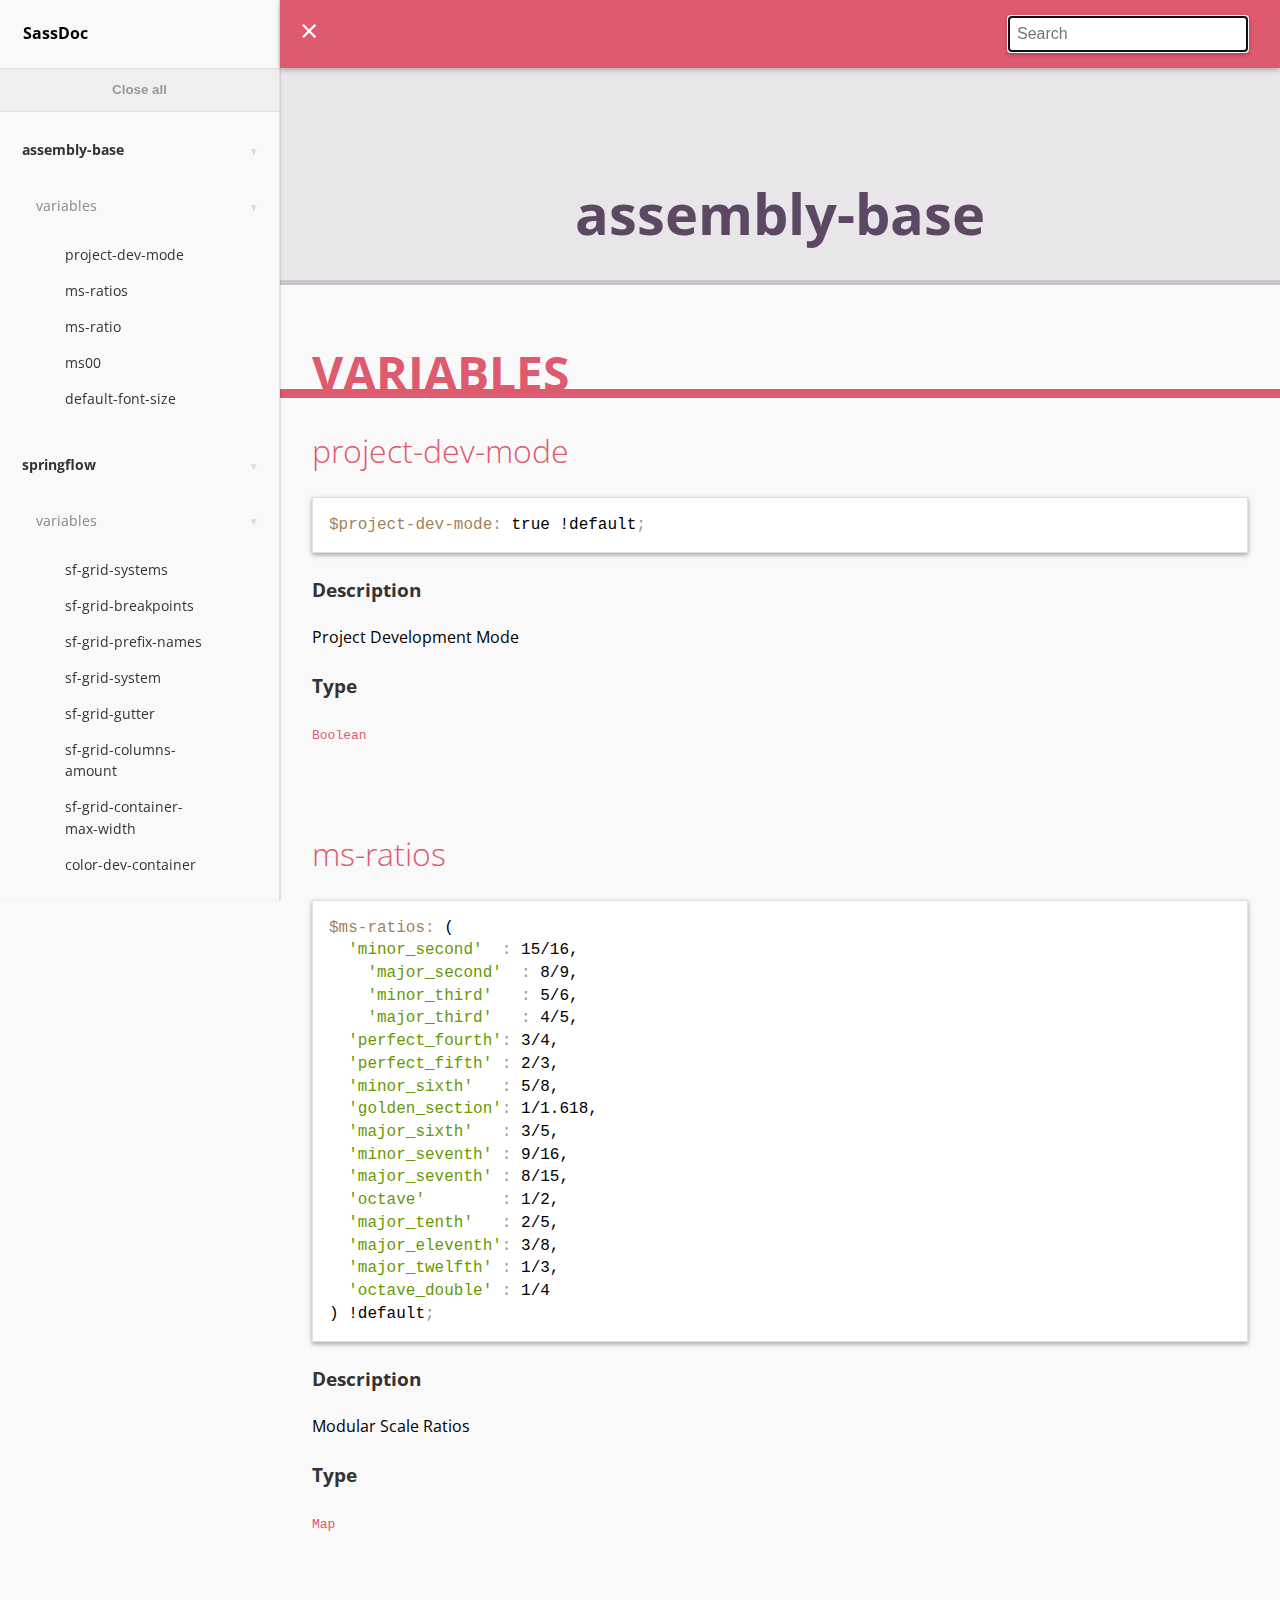
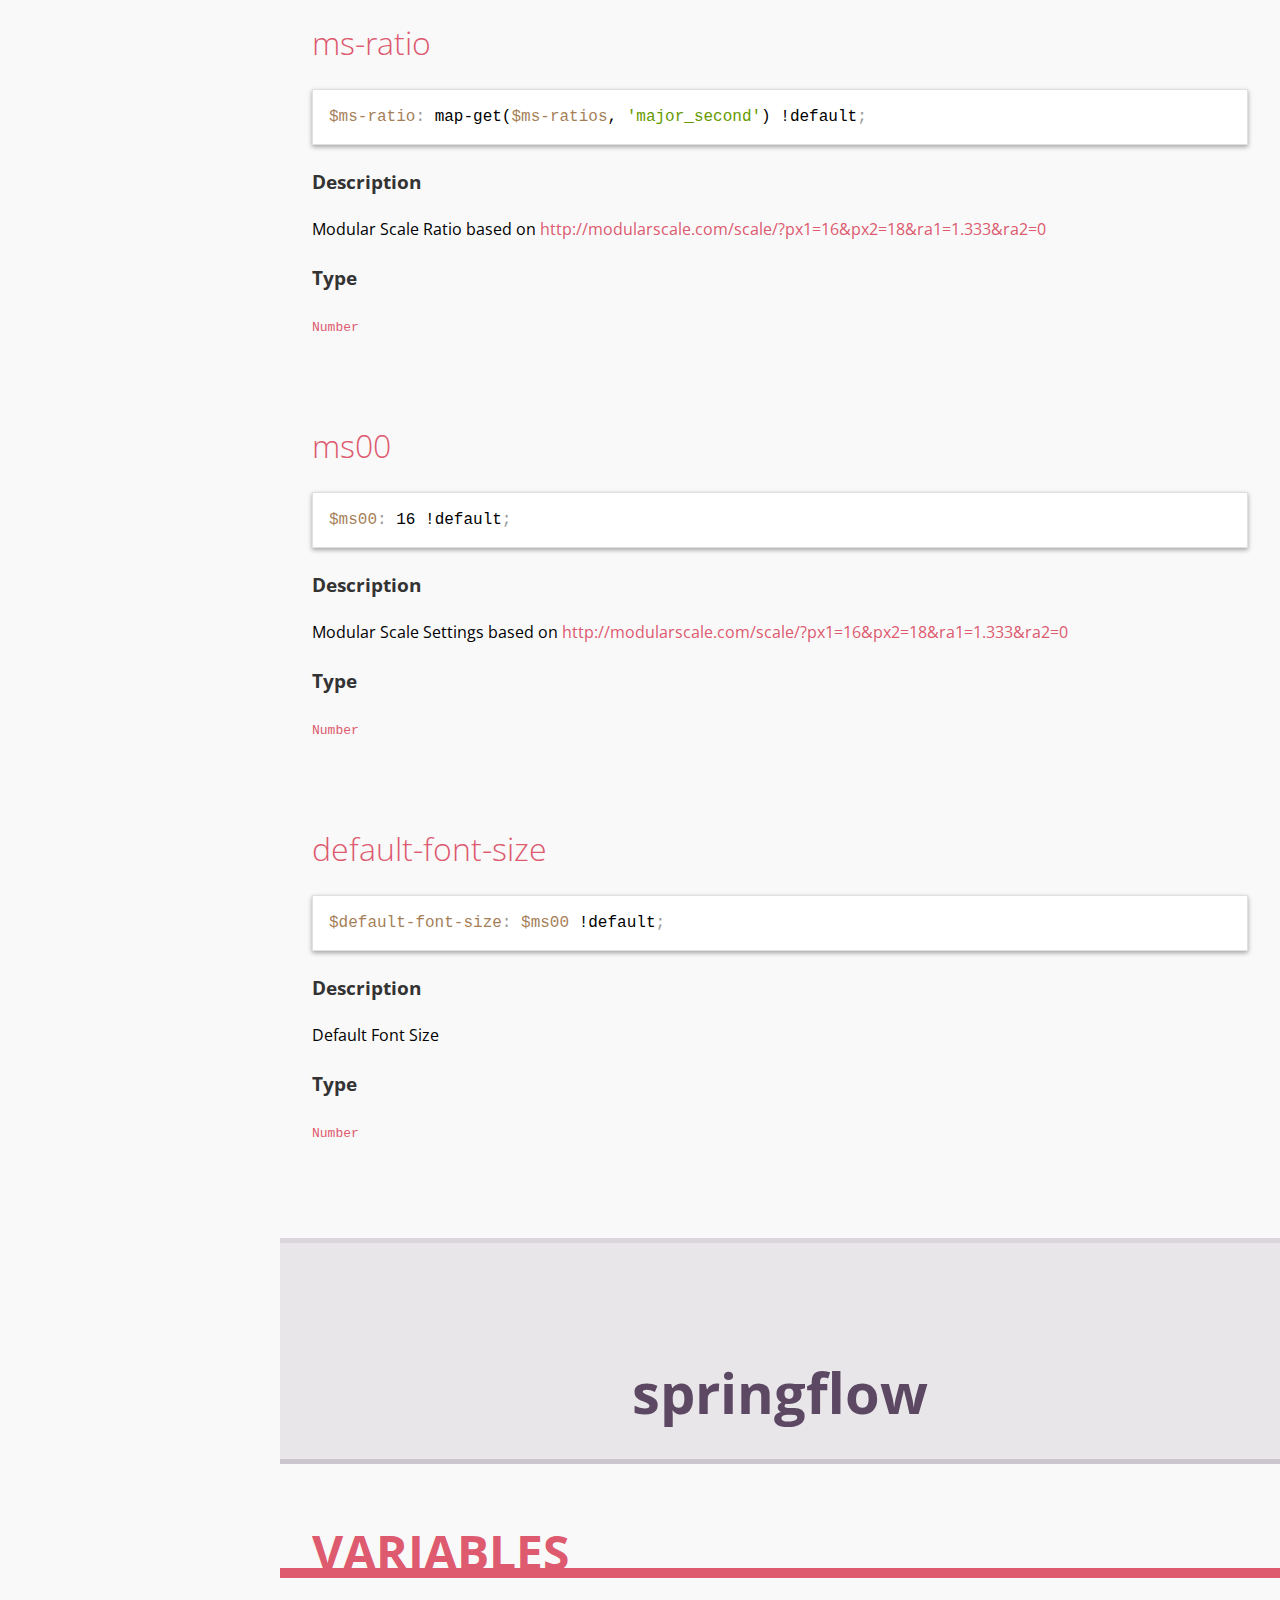
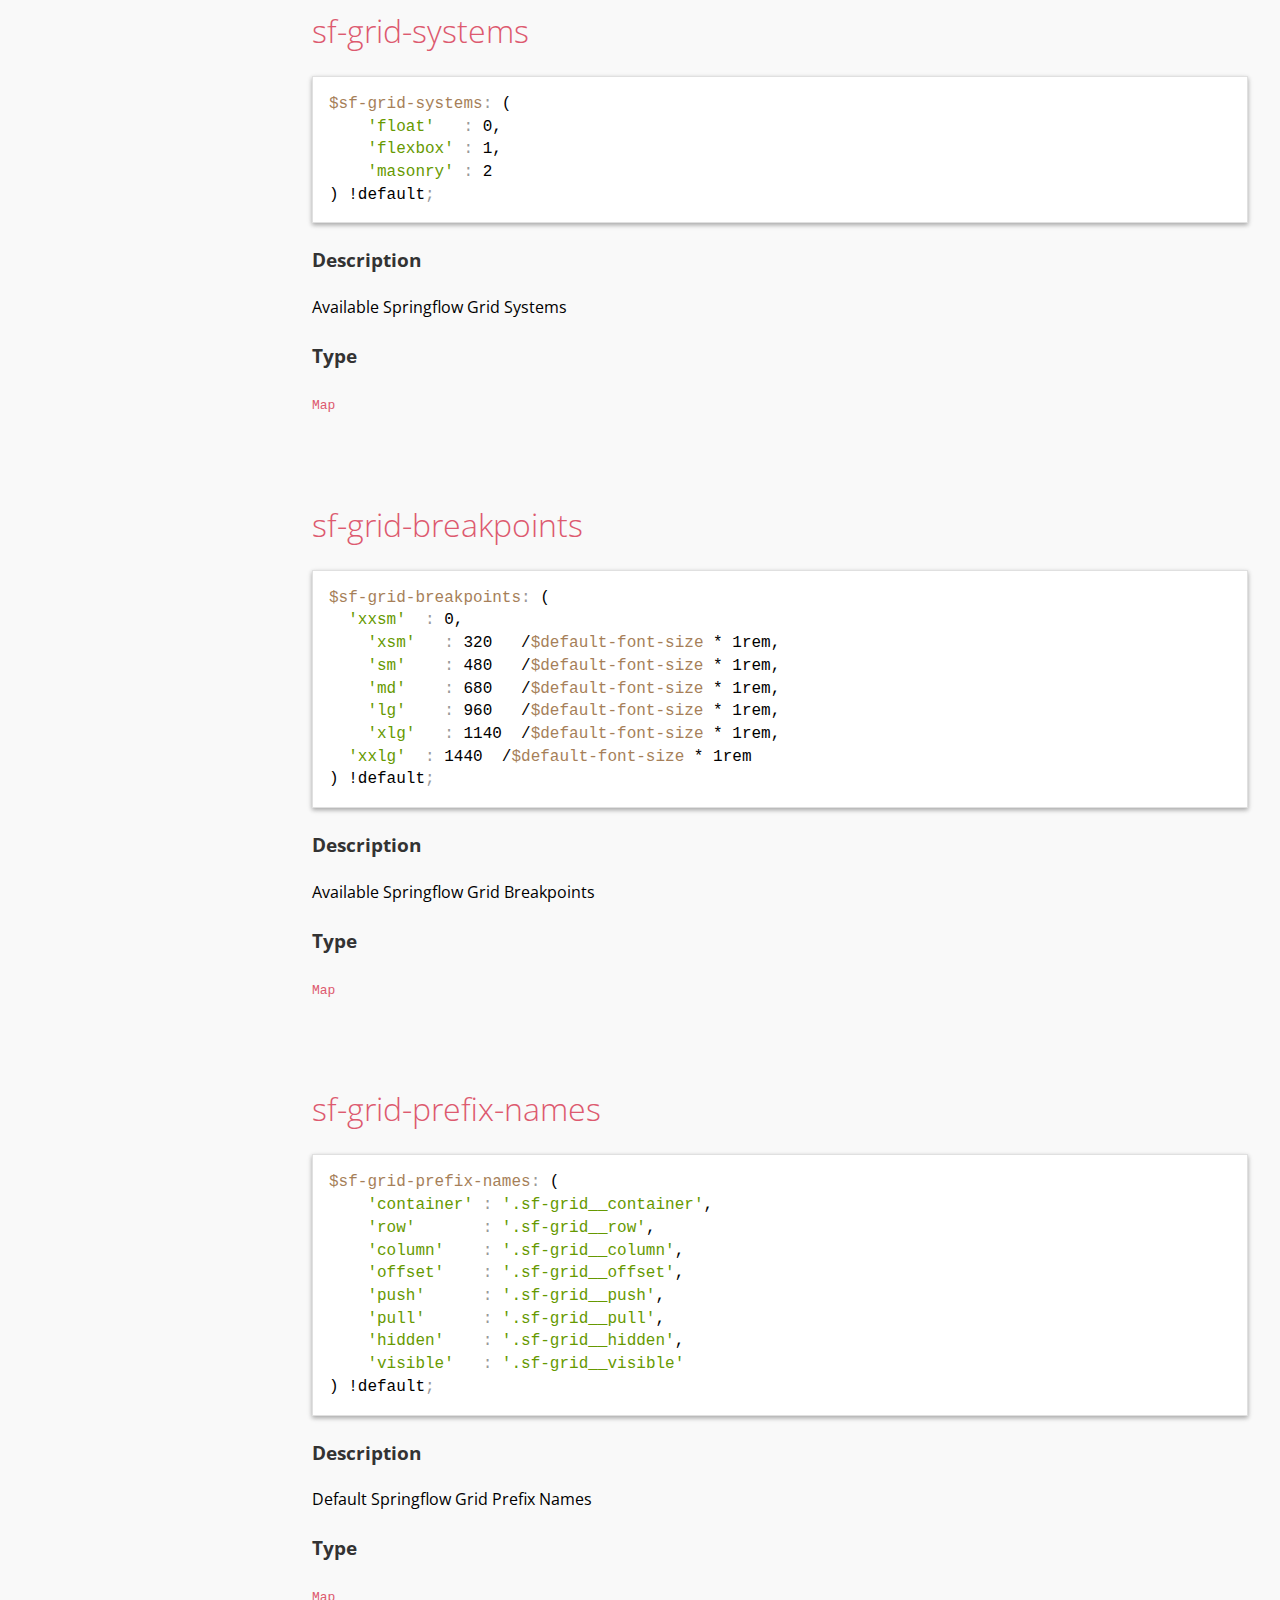
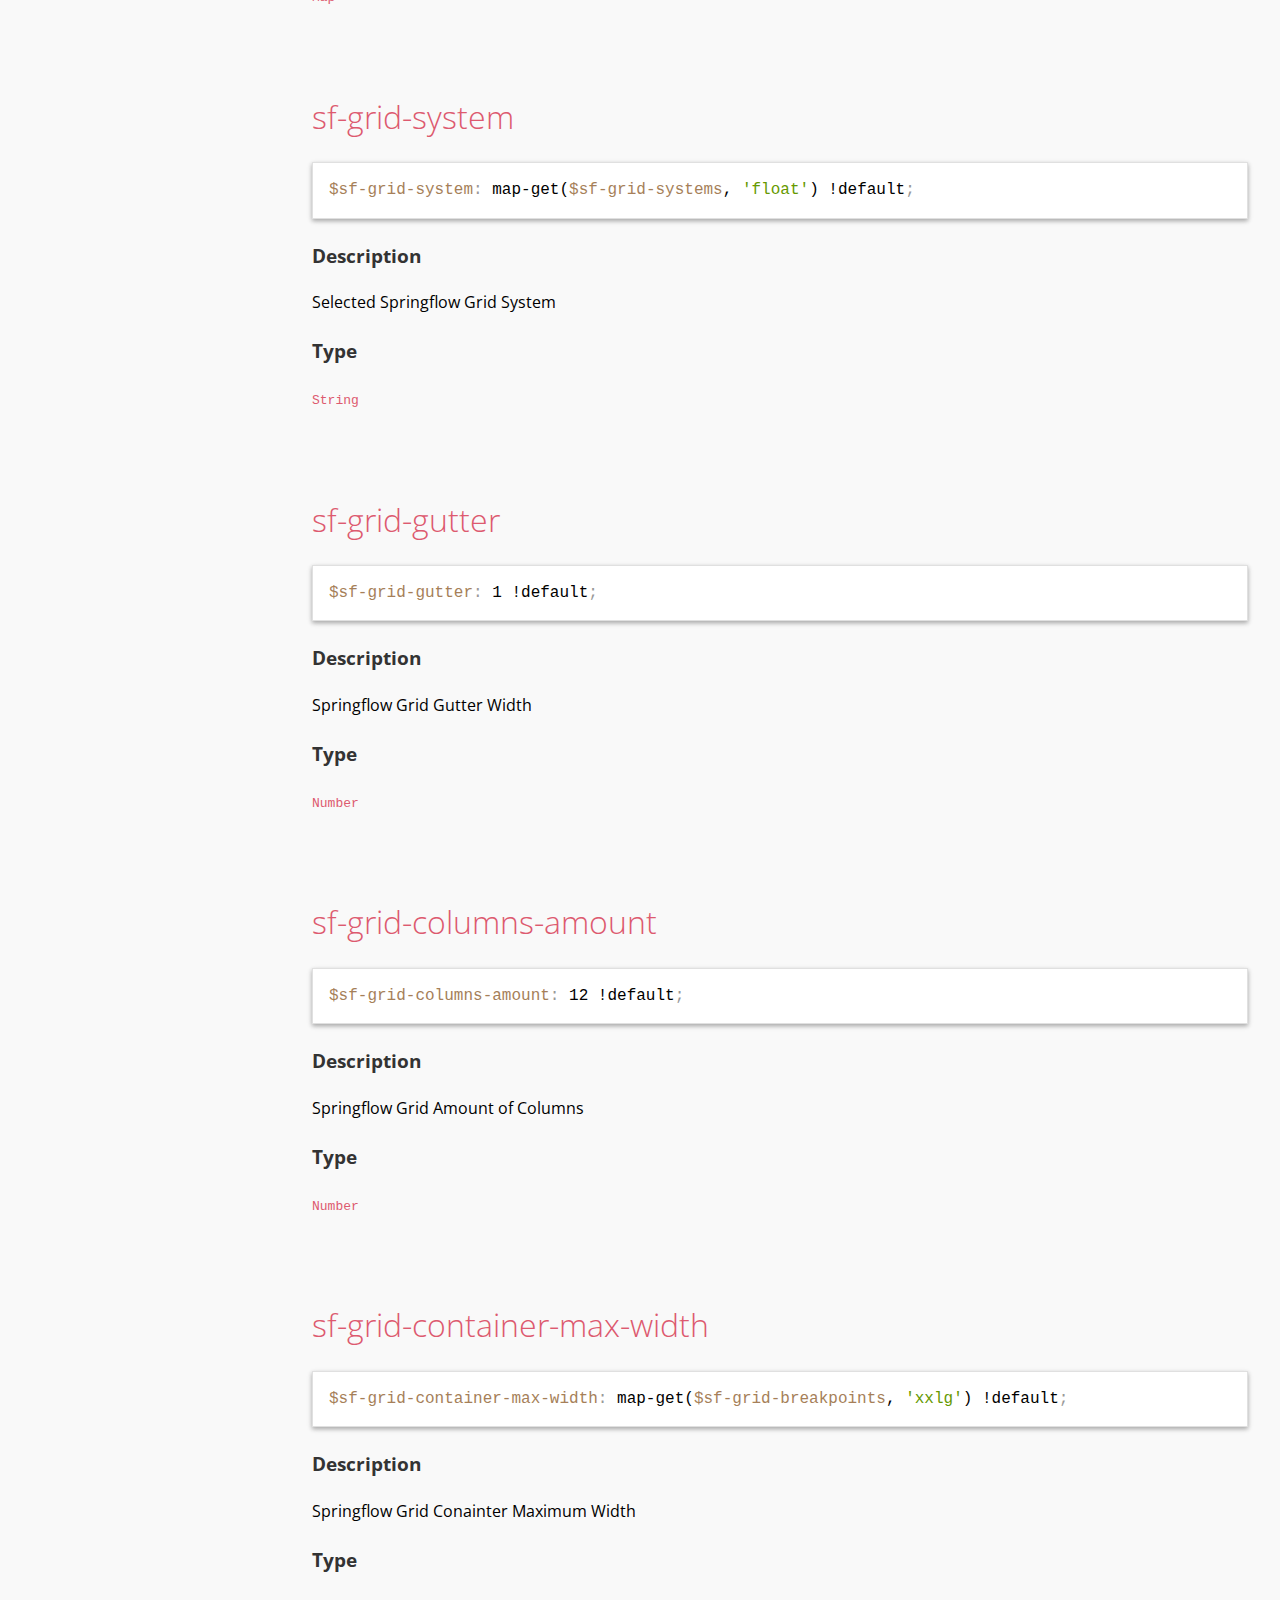
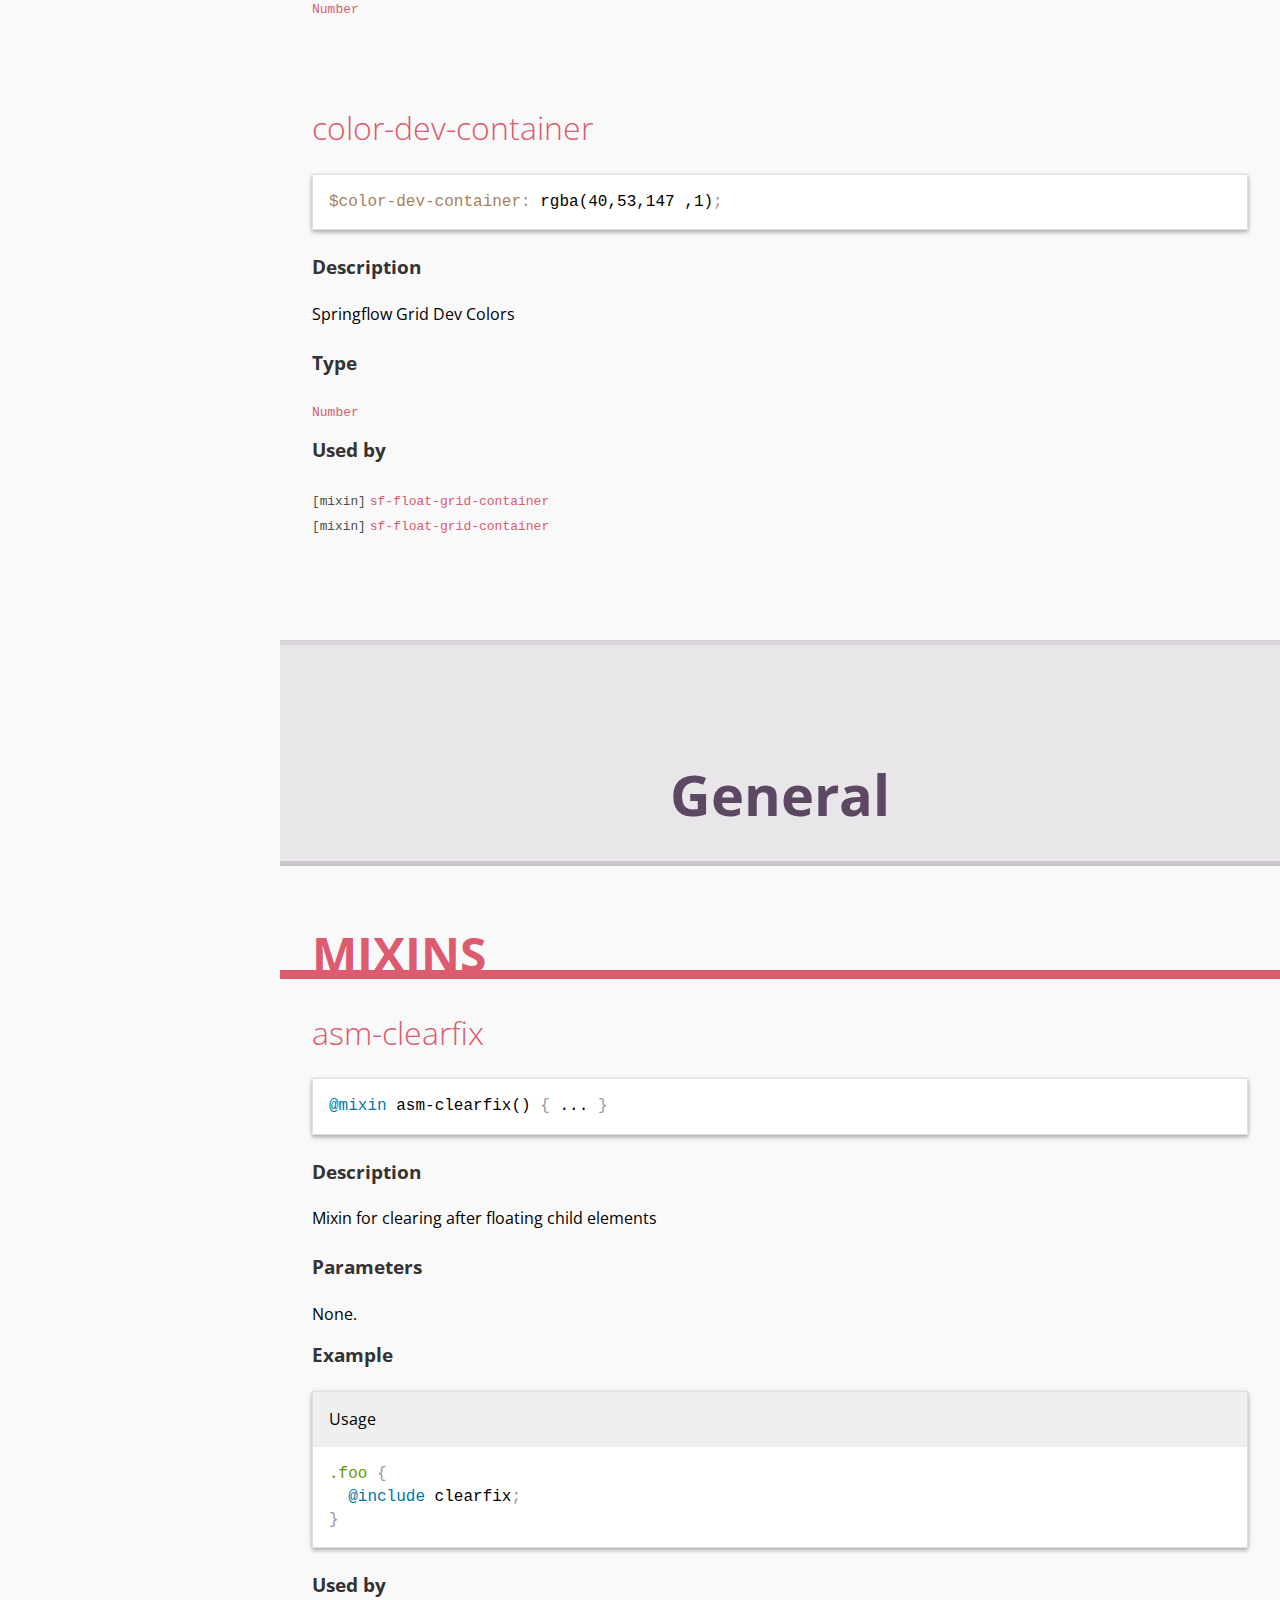
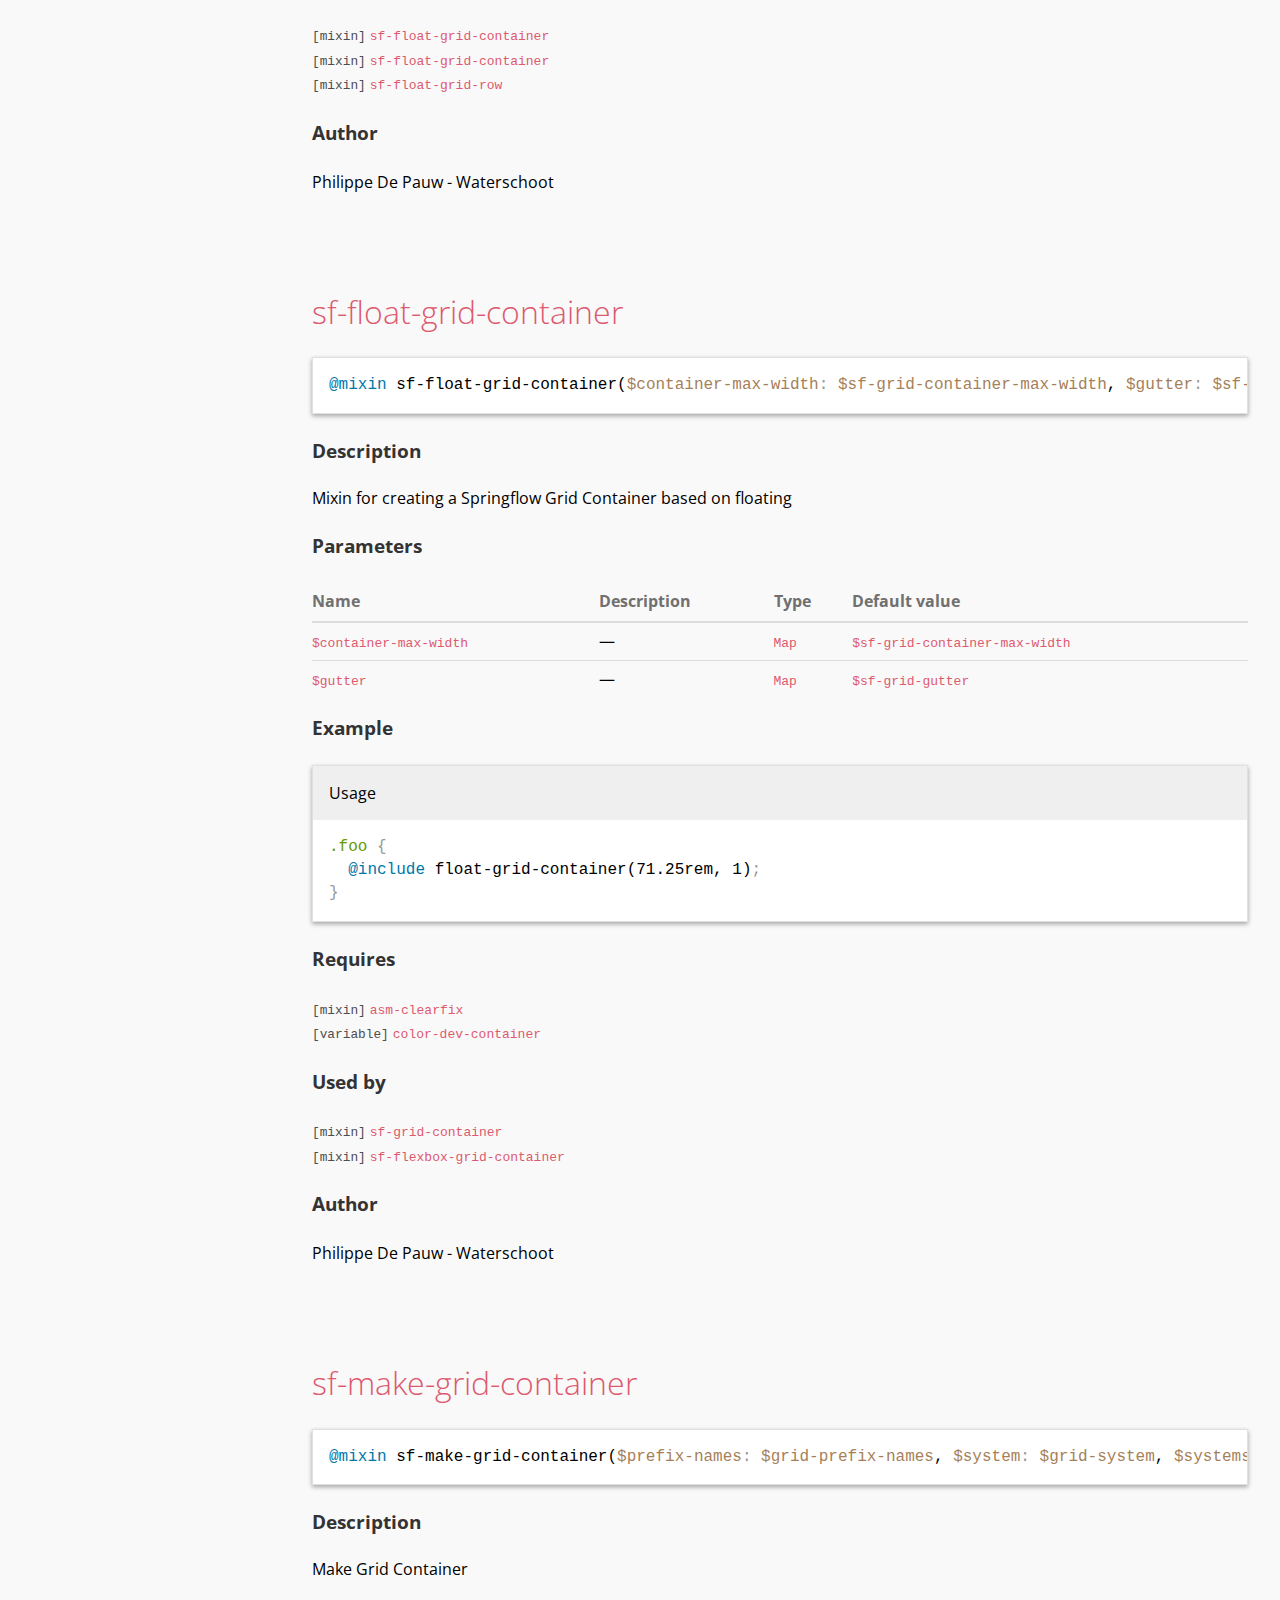
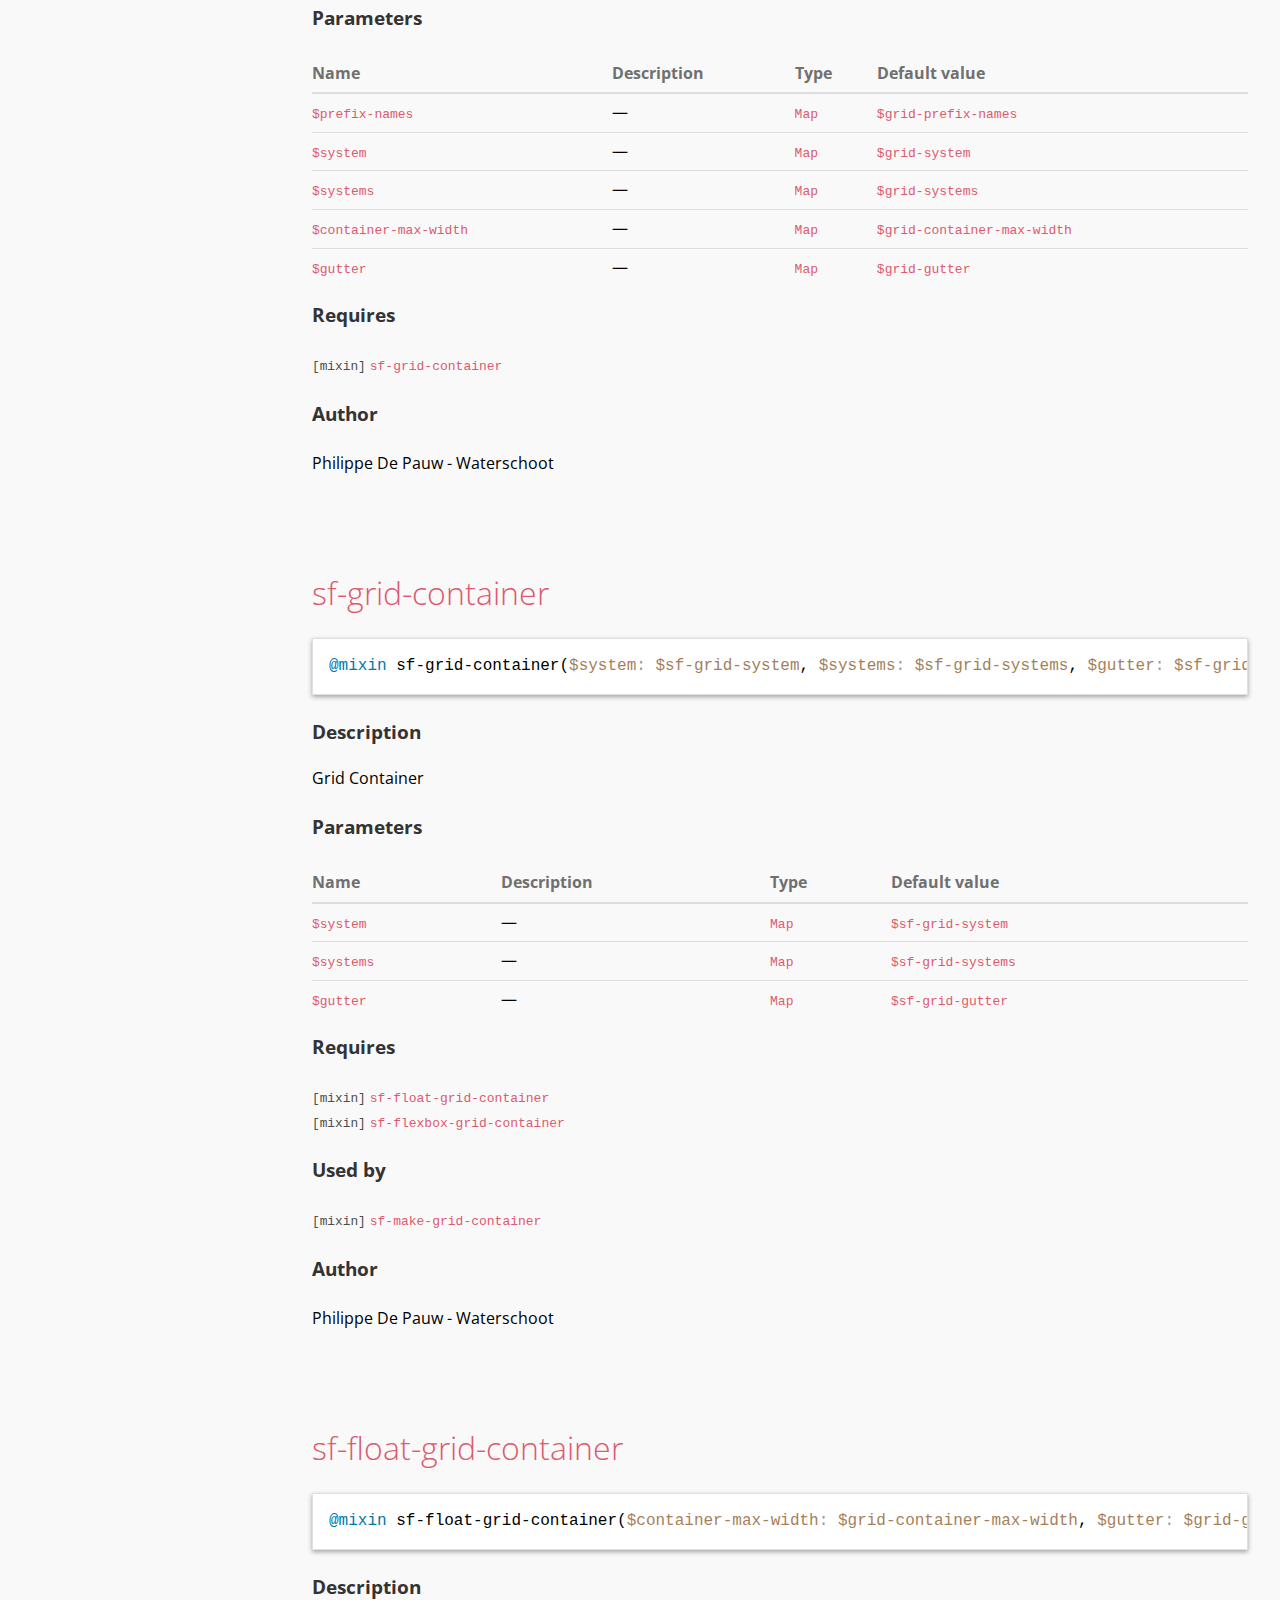
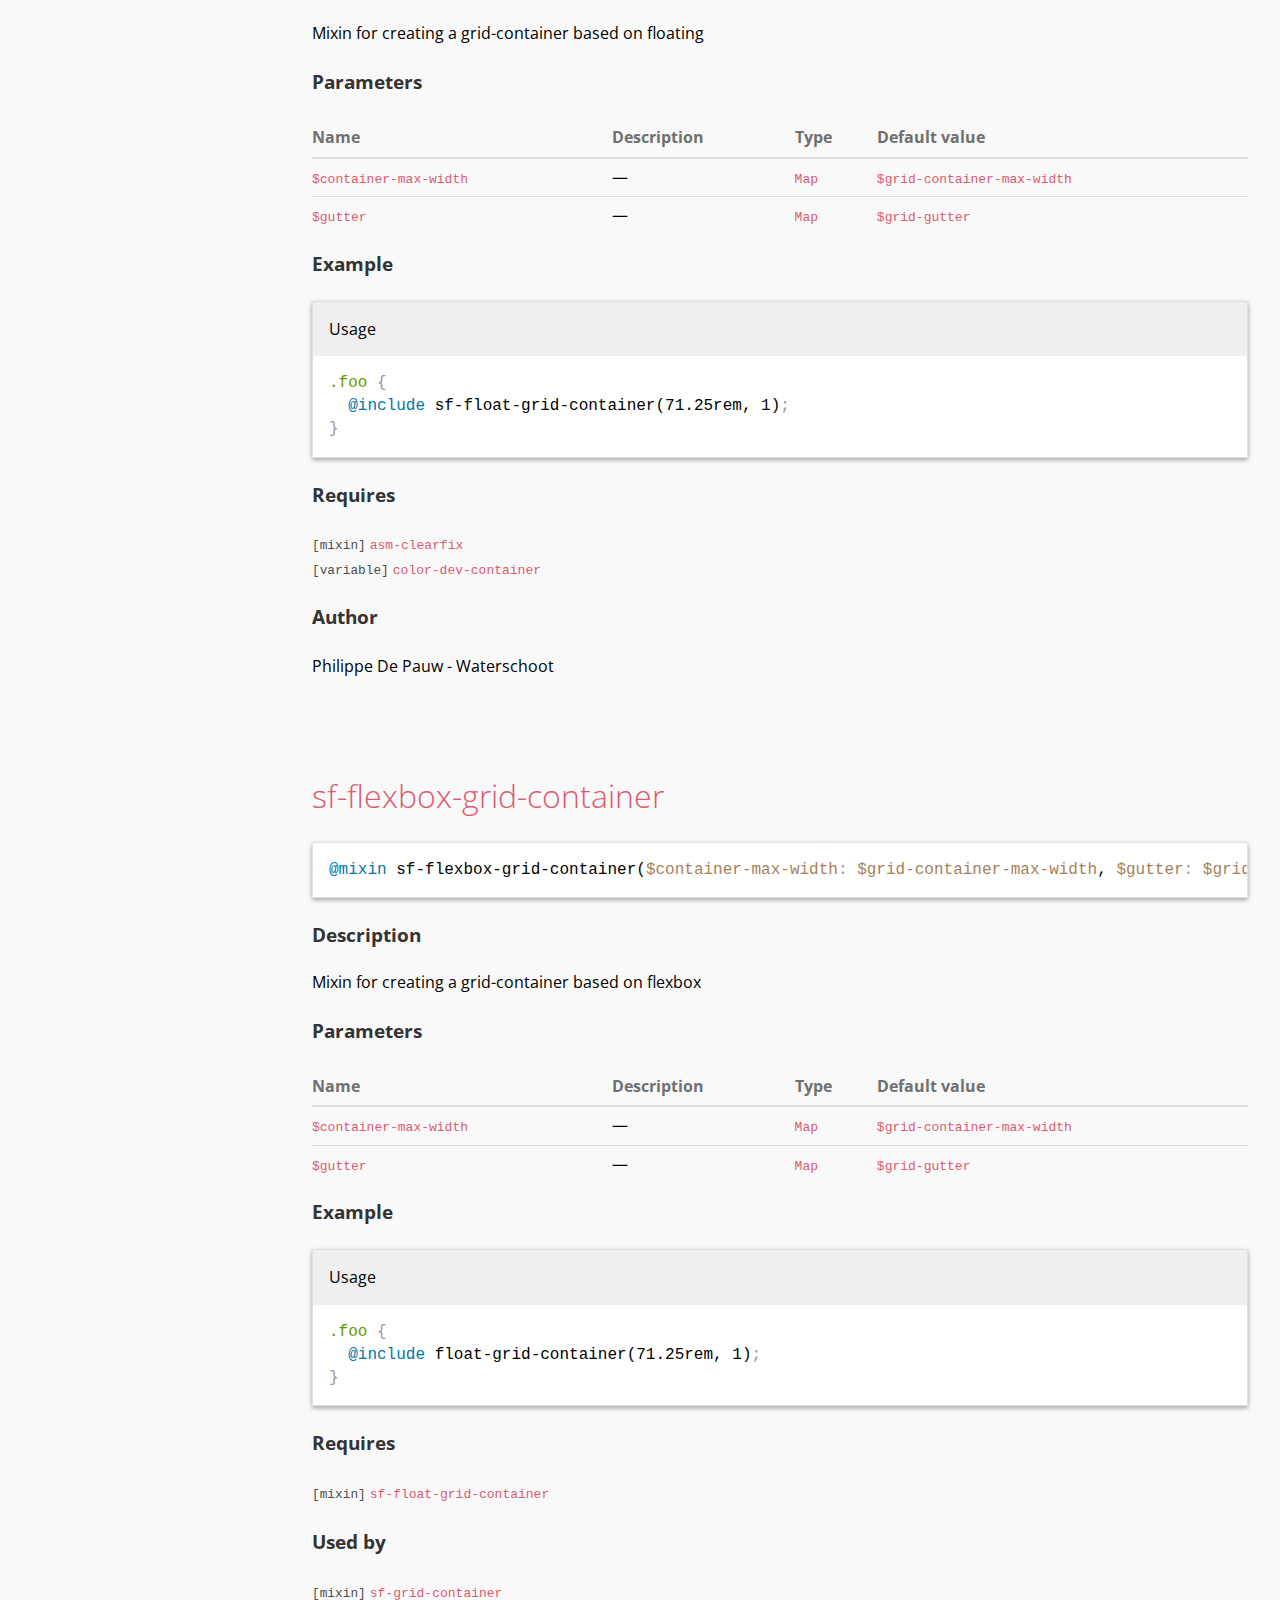
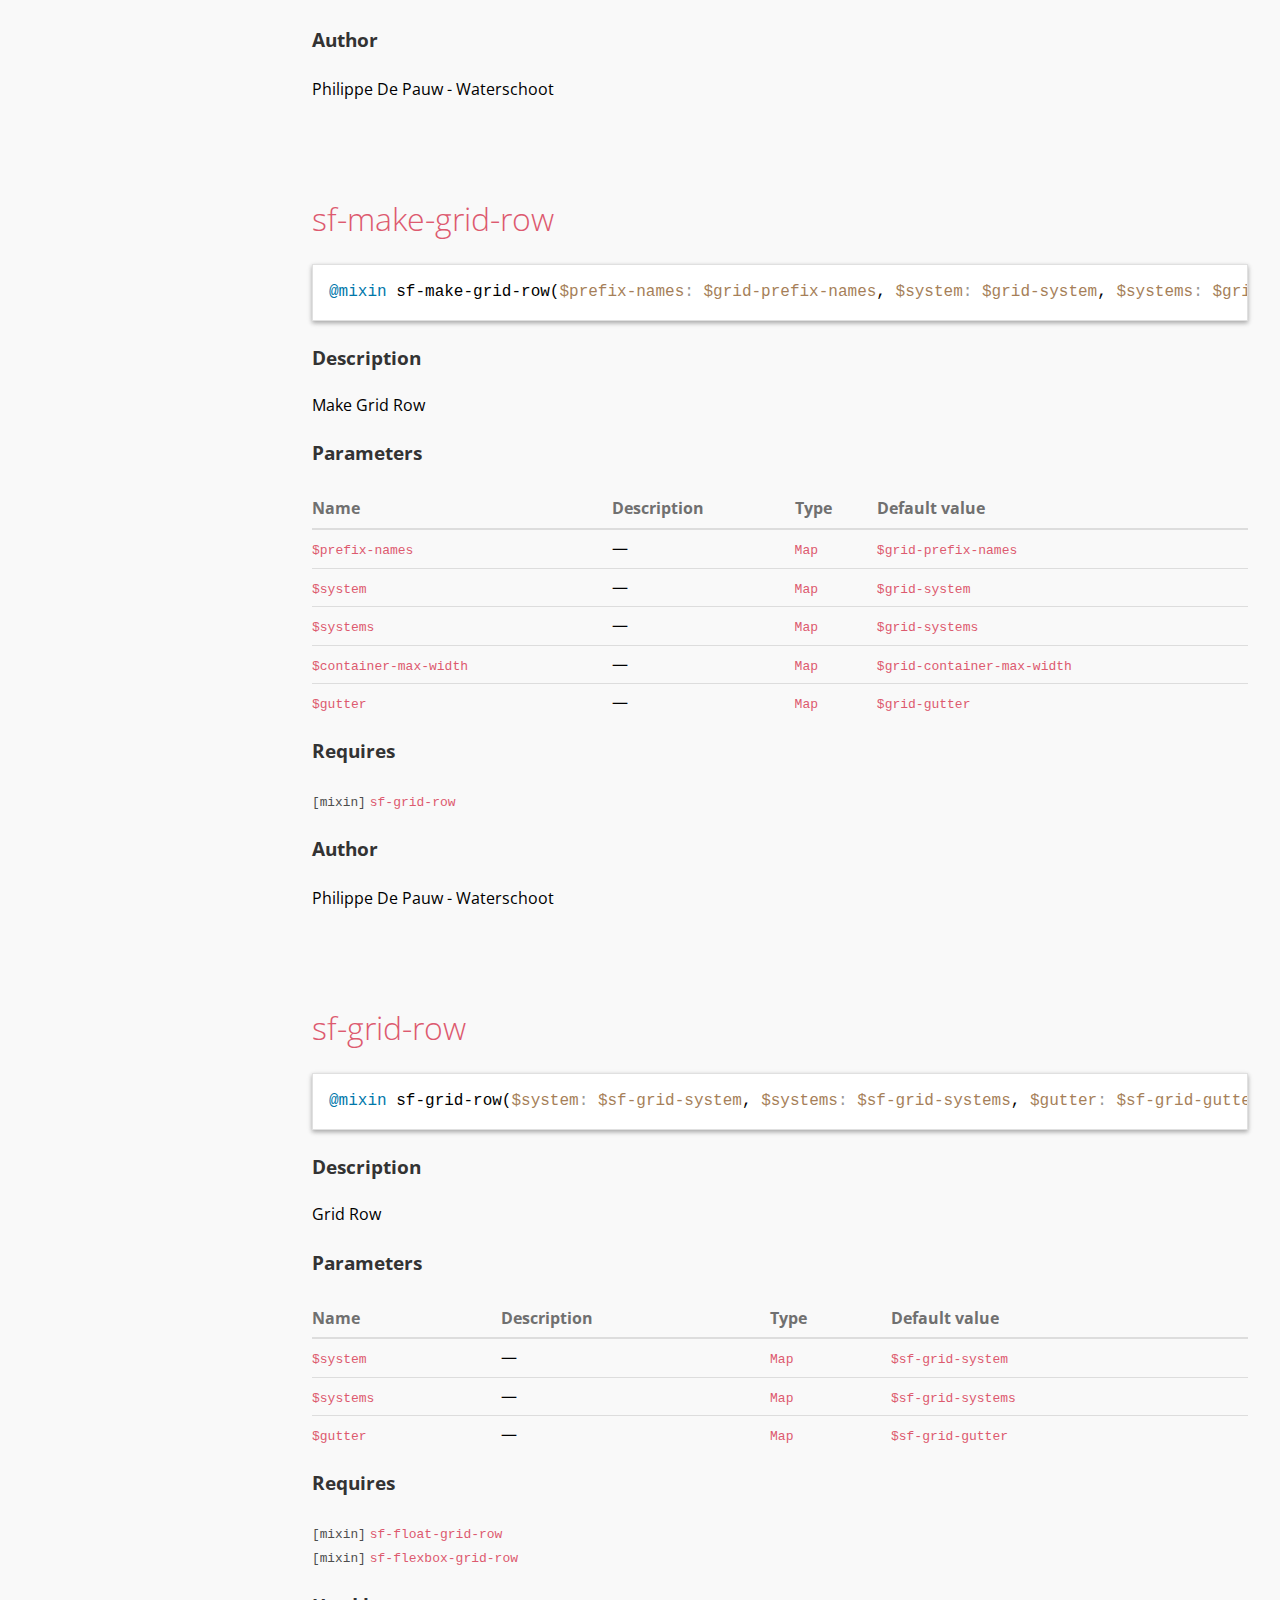
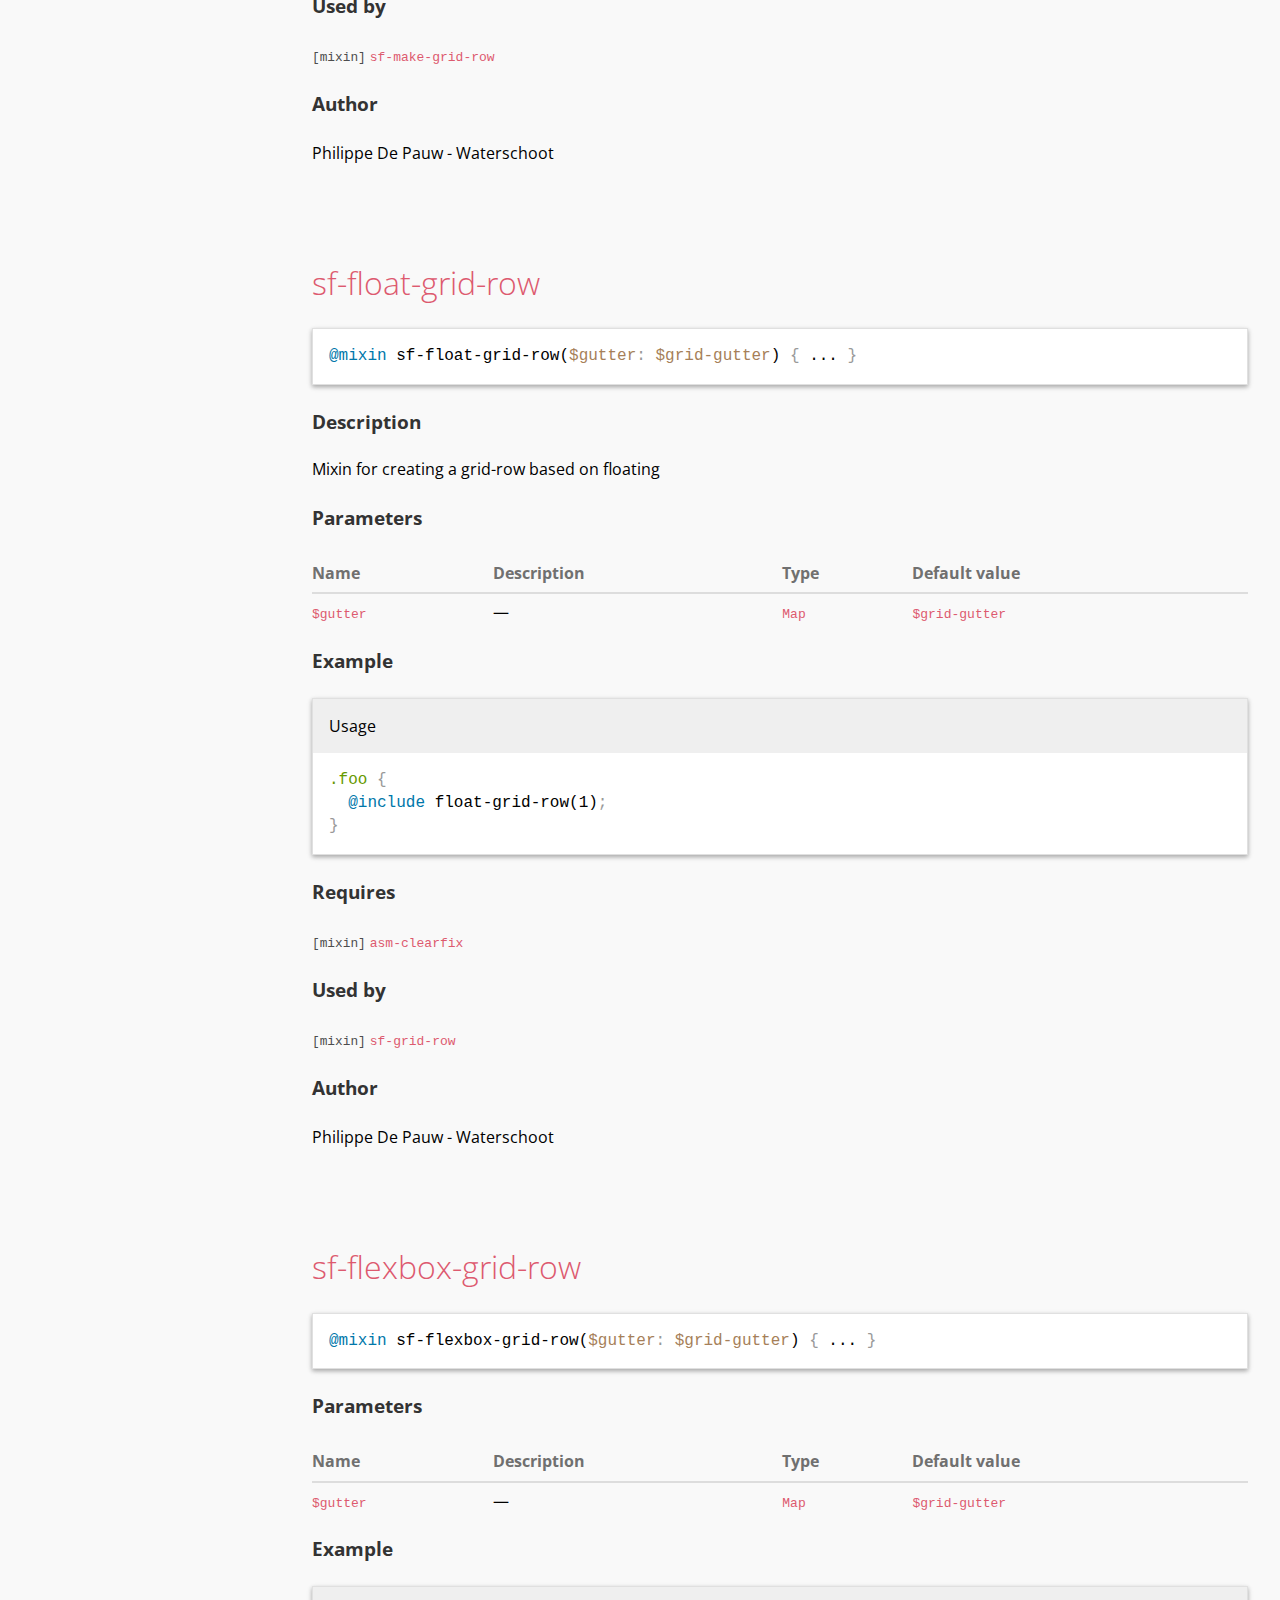
==== commit 557b958c: "Update assemblyline" ====
--- a/sassdoc/index.html
+++ b/sassdoc/index.html
@@ -1,6 +1,24 @@
-<!doctype html><html lang="en"><head><meta charset="utf-8"><title>SassDoc</title><link rel="stylesheet" href="assets/css/main.css"><link href="https://fonts.googleapis.com/css?family=Open+Sans:400,500,700" rel="stylesheet" type="text/css"><meta name="viewport" content="width=device-width"><meta content="IE=edge, chrome=1" http-equiv="X-UA-Compatible"><!-- Open Graph tags --><meta property="og:title" content="SassDoc - SassDoc"><meta property="og:type" content="website"><meta property="og:description" content="Release the docs!"><!-- Thanks to Sass-lang.com for the icons --><link href="assets/images/favicon.png" rel="shortcut icon"></head><body><aside class="sidebar" role="nav"><div class="sidebar__header"><h1 class="sidebar__title">SassDoc</h1></div><div class="sidebar__body"><button type="button" class="btn-toggle js-btn-toggle" data-alt="Open all">Close all</button><p class="sidebar__item sidebar__item--heading" data-slug="assembly-base"><a href="#assembly-base">assembly-base</a></p><div><p class="sidebar__item sidebar__item--sub-heading" data-slug="assembly-base-variable"><a href="#assembly-base-variable">variables</a></p><ul class="list-unstyled"><li class="sidebar__item sassdoc__item" data-group="assembly-base" data-name="project-dev-mode" data-type="variable"><a href="#assembly-base-variable-project-dev-mode">project-dev-mode</a></li><li class="sidebar__item sassdoc__item" data-group="assembly-base" data-name="default-font-size" data-type="variable"><a href="#assembly-base-variable-default-font-size">default-font-size</a></li></ul></div><p class="sidebar__item sidebar__item--heading" data-slug="springflow"><a href="#springflow">springflow</a></p><div><p class="sidebar__item sidebar__item--sub-heading" data-slug="springflow-variable"><a href="#springflow-variable">variables</a></p><ul class="list-unstyled"><li class="sidebar__item sassdoc__item" data-group="springflow" data-name="sf-grid-systems" data-type="variable"><a href="#springflow-variable-sf-grid-systems">sf-grid-systems</a></li><li class="sidebar__item sassdoc__item" data-group="springflow" data-name="sf-grid-breakpoints" data-type="variable"><a href="#springflow-variable-sf-grid-breakpoints">sf-grid-breakpoints</a></li><li class="sidebar__item sassdoc__item" data-group="springflow" data-name="sf-grid-prefix-names" data-type="variable"><a href="#springflow-variable-sf-grid-prefix-names">sf-grid-prefix-names</a></li><li class="sidebar__item sassdoc__item" data-group="springflow" data-name="sf-grid-system" data-type="variable"><a href="#springflow-variable-sf-grid-system">sf-grid-system</a></li><li class="sidebar__item sassdoc__item" data-group="springflow" data-name="sf-grid-gutter" data-type="variable"><a href="#springflow-variable-sf-grid-gutter">sf-grid-gutter</a></li><li class="sidebar__item sassdoc__item" data-group="springflow" data-name="sf-grid-columns-amount" data-type="variable"><a href="#springflow-variable-sf-grid-columns-amount">sf-grid-columns-amount</a></li><li class="sidebar__item sassdoc__item" data-group="springflow" data-name="sf-grid-container-max-width" data-type="variable"><a href="#springflow-variable-sf-grid-container-max-width">sf-grid-container-max-width</a></li></ul></div><p class="sidebar__item sidebar__item--heading" data-slug="undefined"><a href="#undefined">General</a></p><div><p class="sidebar__item sidebar__item--sub-heading" data-slug="undefined-mixin"><a href="#undefined-mixin">mixins</a></p><ul class="list-unstyled"><li class="sidebar__item sassdoc__item" data-group="undefined" data-name="asm-clearfix" data-type="mixin"><a href="#undefined-mixin-asm-clearfix">asm-clearfix</a></li><li class="sidebar__item sassdoc__item" data-group="undefined" data-name="sf-float-grid-container" data-type="mixin"><a href="#undefined-mixin-sf-float-grid-container">sf-float-grid-container</a></li><li class="sidebar__item sassdoc__item" data-group="undefined" data-name="sf-make-grid-container" data-type="mixin"><a href="#undefined-mixin-sf-make-grid-container">sf-make-grid-container</a></li><li class="sidebar__item sassdoc__item" data-group="undefined" data-name="sf-grid-container" data-type="mixin"><a href="#undefined-mixin-sf-grid-container">sf-grid-container</a></li><li class="sidebar__item sassdoc__item" data-group="undefined" data-name="sf-float-grid-container" data-type="mixin"><a href="#undefined-mixin-sf-float-grid-container">sf-float-grid-container</a></li><li class="sidebar__item sassdoc__item" data-group="undefined" data-name="sf-flexbox-grid-container" data-type="mixin"><a href="#undefined-mixin-sf-flexbox-grid-container">sf-flexbox-grid-container</a></li><li class="sidebar__item sassdoc__item" data-group="undefined" data-name="sf-make-grid-row" data-type="mixin"><a href="#undefined-mixin-sf-make-grid-row">sf-make-grid-row</a></li><li class="sidebar__item sassdoc__item" data-group="undefined" data-name="sf-grid-row" data-type="mixin"><a href="#undefined-mixin-sf-grid-row">sf-grid-row</a></li><li class="sidebar__item sassdoc__item" data-group="undefined" data-name="sf-float-grid-row" data-type="mixin"><a href="#undefined-mixin-sf-float-grid-row">sf-float-grid-row</a></li><li class="sidebar__item sassdoc__item" data-group="undefined" data-name="sf-flexbox-grid-row" data-type="mixin"><a href="#undefined-mixin-sf-flexbox-grid-row">sf-flexbox-grid-row</a></li></ul></div></div></aside><article class="main" role="main"><header class="header" role="banner"><div class="container"><div class="sassdoc__searchbar searchbar"><label for="js-search-input" class="visually-hidden">Search</label><div class="searchbar__form" id="js-search"><input name="search" type="search" class="searchbar__field" autocomplete="off" autofocus id="js-search-input" placeholder="Search"><ul class="searchbar__suggestions" id="js-search-suggestions"></ul></div></div></div></header><section class="main__section"><h1 class="main__heading" id="assembly-base"><div class="container">assembly-base</div></h1><section class="main__sub-section" id="assembly-base-variable"><h2 class="main__heading--secondary"><div class="container">variables</div></h2><section class="main__item container item" id="assembly-base-variable-project-dev-mode"><h3 class="item__heading"><a class="item__name" href="#variable-project-dev-mode">project-dev-mode</a></h3><div class="item__code-wrapper"><pre class="item__code language-scss"><code>$project-dev-mode: true !default;</code></pre></div><h3 class="item__sub-heading">Description</h3><div class="item__description"><p>Springflow Grid Gutter Width</p></div><h3 class="item__sub-heading">Type</h3><p><code>Boolean</code></p></section><section class="main__item container item" id="assembly-base-variable-default-font-size"><h3 class="item__heading"><a class="item__name" href="#variable-default-font-size">default-font-size</a></h3><div class="item__code-wrapper"><pre class="item__code language-scss"><code>$default-font-size: 16 !default;</code></pre></div><h3 class="item__sub-heading">Description</h3><div class="item__description"><p>Springflow Grid Gutter Width</p></div><h3 class="item__sub-heading">Type</h3><p><code>Number</code></p></section></section></section><section class="main__section"><h1 class="main__heading" id="springflow"><div class="container">springflow</div></h1><section class="main__sub-section" id="springflow-variable"><h2 class="main__heading--secondary"><div class="container">variables</div></h2><section class="main__item container item" id="springflow-variable-sf-grid-systems"><h3 class="item__heading"><a class="item__name" href="#variable-sf-grid-systems">sf-grid-systems</a></h3><div class="item__code-wrapper"><pre class="item__code language-scss"><code>$sf-grid-systems: (
+<!doctype html><html lang="en"><head><meta charset="utf-8"><title>SassDoc</title><link rel="stylesheet" href="assets/css/main.css"><link href="http://fonts.googleapis.com/css?family=Open+Sans:400,500,700" rel="stylesheet" type="text/css"><meta name="viewport" content="width=device-width"><meta content="IE=edge, chrome=1" http-equiv="X-UA-Compatible"><!-- Open Graph tags --><meta property="og:title" content="SassDoc - SassDoc"><meta property="og:type" content="website"><meta property="og:description" content="Release the docs!"><!-- Thanks to Sass-lang.com for the icons --><link href="assets/images/favicon.png" rel="shortcut icon"></head><body><aside class="sidebar" role="nav"><div class="sidebar__header"><h1 class="sidebar__title">SassDoc</h1></div><div class="sidebar__body"><button type="button" class="btn-toggle js-btn-toggle" data-alt="Open all">Close all</button><p class="sidebar__item sidebar__item--heading" data-slug="assembly-base"><a href="#assembly-base">assembly-base</a></p><div><p class="sidebar__item sidebar__item--sub-heading" data-slug="assembly-base-variable"><a href="#assembly-base-variable">variables</a></p><ul class="list-unstyled"><li class="sidebar__item sassdoc__item" data-name="project-dev-mode" data-type="variable"><a href="#assembly-base-variable-project-dev-mode">project-dev-mode</a></li><li class="sidebar__item sassdoc__item" data-name="ms-ratios" data-type="variable"><a href="#assembly-base-variable-ms-ratios">ms-ratios</a></li><li class="sidebar__item sassdoc__item" data-name="ms-ratio" data-type="variable"><a href="#assembly-base-variable-ms-ratio">ms-ratio</a></li><li class="sidebar__item sassdoc__item" data-name="ms00" data-type="variable"><a href="#assembly-base-variable-ms00">ms00</a></li><li class="sidebar__item sassdoc__item" data-name="default-font-size" data-type="variable"><a href="#assembly-base-variable-default-font-size">default-font-size</a></li></ul></div><p class="sidebar__item sidebar__item--heading" data-slug="springflow"><a href="#springflow">springflow</a></p><div><p class="sidebar__item sidebar__item--sub-heading" data-slug="springflow-variable"><a href="#springflow-variable">variables</a></p><ul class="list-unstyled"><li class="sidebar__item sassdoc__item" data-name="sf-grid-systems" data-type="variable"><a href="#springflow-variable-sf-grid-systems">sf-grid-systems</a></li><li class="sidebar__item sassdoc__item" data-name="sf-grid-breakpoints" data-type="variable"><a href="#springflow-variable-sf-grid-breakpoints">sf-grid-breakpoints</a></li><li class="sidebar__item sassdoc__item" data-name="sf-grid-prefix-names" data-type="variable"><a href="#springflow-variable-sf-grid-prefix-names">sf-grid-prefix-names</a></li><li class="sidebar__item sassdoc__item" data-name="sf-grid-system" data-type="variable"><a href="#springflow-variable-sf-grid-system">sf-grid-system</a></li><li class="sidebar__item sassdoc__item" data-name="sf-grid-gutter" data-type="variable"><a href="#springflow-variable-sf-grid-gutter">sf-grid-gutter</a></li><li class="sidebar__item sassdoc__item" data-name="sf-grid-columns-amount" data-type="variable"><a href="#springflow-variable-sf-grid-columns-amount">sf-grid-columns-amount</a></li><li class="sidebar__item sassdoc__item" data-name="sf-grid-container-max-width" data-type="variable"><a href="#springflow-variable-sf-grid-container-max-width">sf-grid-container-max-width</a></li><li class="sidebar__item sassdoc__item" data-name="color-dev-container" data-type="variable"><a href="#springflow-variable-color-dev-container">color-dev-container</a></li></ul></div><p class="sidebar__item sidebar__item--heading" data-slug="undefined"><a href="#undefined">General</a></p><div><p class="sidebar__item sidebar__item--sub-heading" data-slug="undefined-mixin"><a href="#undefined-mixin">mixins</a></p><ul class="list-unstyled"><li class="sidebar__item sassdoc__item" data-name="asm-clearfix" data-type="mixin"><a href="#undefined-mixin-asm-clearfix">asm-clearfix</a></li><li class="sidebar__item sassdoc__item" data-name="sf-float-grid-container" data-type="mixin"><a href="#undefined-mixin-sf-float-grid-container">sf-float-grid-container</a></li><li class="sidebar__item sassdoc__item" data-name="sf-make-grid-container" data-type="mixin"><a href="#undefined-mixin-sf-make-grid-container">sf-make-grid-container</a></li><li class="sidebar__item sassdoc__item" data-name="sf-grid-container" data-type="mixin"><a href="#undefined-mixin-sf-grid-container">sf-grid-container</a></li><li class="sidebar__item sassdoc__item" data-name="sf-float-grid-container" data-type="mixin"><a href="#undefined-mixin-sf-float-grid-container">sf-float-grid-container</a></li><li class="sidebar__item sassdoc__item" data-name="sf-flexbox-grid-container" data-type="mixin"><a href="#undefined-mixin-sf-flexbox-grid-container">sf-flexbox-grid-container</a></li><li class="sidebar__item sassdoc__item" data-name="sf-make-grid-row" data-type="mixin"><a href="#undefined-mixin-sf-make-grid-row">sf-make-grid-row</a></li><li class="sidebar__item sassdoc__item" data-name="sf-grid-row" data-type="mixin"><a href="#undefined-mixin-sf-grid-row">sf-grid-row</a></li><li class="sidebar__item sassdoc__item" data-name="sf-float-grid-row" data-type="mixin"><a href="#undefined-mixin-sf-float-grid-row">sf-float-grid-row</a></li><li class="sidebar__item sassdoc__item" data-name="sf-flexbox-grid-row" data-type="mixin"><a href="#undefined-mixin-sf-flexbox-grid-row">sf-flexbox-grid-row</a></li><li class="sidebar__item sassdoc__item" data-name="sf-make-grid-columns" data-type="mixin"><a href="#undefined-mixin-sf-make-grid-columns">sf-make-grid-columns</a></li><li class="sidebar__item sassdoc__item" data-name="sf-grid-column" data-type="mixin"><a href="#undefined-mixin-sf-grid-column">sf-grid-column</a></li><li class="sidebar__item sassdoc__item" data-name="sf-float-grid-column" data-type="mixin"><a href="#undefined-mixin-sf-float-grid-column">sf-float-grid-column</a></li><li class="sidebar__item sassdoc__item" data-name="sf-flexbox-grid-column" data-type="mixin"><a href="#undefined-mixin-sf-flexbox-grid-column">sf-flexbox-grid-column</a></li><li class="sidebar__item sassdoc__item" data-name="sf-make-grid-queries" data-type="mixin"><a href="#undefined-mixin-sf-make-grid-queries">sf-make-grid-queries</a></li><li class="sidebar__item sassdoc__item" data-name="sf-grid-elements-forbreakpointkey" data-type="mixin"><a href="#undefined-mixin-sf-grid-elements-forbreakpointkey">sf-grid-elements-forbreakpointkey</a></li></ul></div></div></aside><article class="main" role="main"><header class="header" role="banner"><div class="container"><div class="sassdoc__searchbar searchbar"><label for="js-search-input" class="visually-hidden">Search</label><div class="searchbar__form" id="js-search"><input name="search" type="search" class="searchbar__field" autocomplete="off" autofocus id="js-search-input" placeholder="Search"><ul class="searchbar__suggestions" id="js-search-suggestions"></ul></div></div></div></header><section class="main__section"><h1 class="main__heading" id="assembly-base"><div class="container">assembly-base</div></h1><section class="main__sub-section" id="assembly-base-variable"><h2 class="main__heading--secondary"><div class="container">variables</div></h2><section class="main__item container item" id="assembly-base-variable-project-dev-mode"><h3 class="item__heading"><a class="item__name" href="#variable-project-dev-mode">project-dev-mode</a></h3><div class="item__code-wrapper"><pre class="item__code language-scss"><code>$project-dev-mode: true !default;</code></pre></div><h3 class="item__sub-heading">Description</h3><div class="item__description"><p>Project Development Mode</p></div><h3 class="item__sub-heading">Type</h3><p><code>Boolean</code></p></section><section class="main__item container item" id="assembly-base-variable-ms-ratios"><h3 class="item__heading"><a class="item__name" href="#variable-ms-ratios">ms-ratios</a></h3><div class="item__code-wrapper"><pre class="item__code language-scss"><code>$ms-ratios: (
+  &#39;minor_second&#39;  : 15/16,
+	&#39;major_second&#39;  : 8/9,
+	&#39;minor_third&#39;   : 5/6,
+	&#39;major_third&#39;   : 4/5,
+  &#39;perfect_fourth&#39;: 3/4,
+  &#39;perfect_fifth&#39; : 2/3,
+  &#39;minor_sixth&#39;   : 5/8,
+  &#39;golden_section&#39;: 1/1.618,
+  &#39;major_sixth&#39;   : 3/5,
+  &#39;minor_seventh&#39; : 9/16,
+  &#39;major_seventh&#39; : 8/15,
+  &#39;octave&#39;        : 1/2,
+  &#39;major_tenth&#39;   : 2/5,
+  &#39;major_eleventh&#39;: 3/8,
+  &#39;major_twelfth&#39; : 1/3,
+  &#39;octave_double&#39; : 1/4
+) !default;</code></pre></div><h3 class="item__sub-heading">Description</h3><div class="item__description"><p>Modular Scale Ratios</p></div><h3 class="item__sub-heading">Type</h3><p><code>Map</code></p></section><section class="main__item container item" id="assembly-base-variable-ms-ratio"><h3 class="item__heading"><a class="item__name" href="#variable-ms-ratio">ms-ratio</a></h3><div class="item__code-wrapper"><pre class="item__code language-scss"><code>$ms-ratio: map-get($ms-ratios, &#39;major_second&#39;) !default;</code></pre></div><h3 class="item__sub-heading">Description</h3><div class="item__description"><p>Modular Scale Ratio based on <a href="http://modularscale.com/scale/?px1=16&amp;px2=18&amp;ra1=1.333&amp;ra2=0">http://modularscale.com/scale/?px1=16&amp;px2=18&amp;ra1=1.333&amp;ra2=0</a></p></div><h3 class="item__sub-heading">Type</h3><p><code>Number</code></p></section><section class="main__item container item" id="assembly-base-variable-ms00"><h3 class="item__heading"><a class="item__name" href="#variable-ms00">ms00</a></h3><div class="item__code-wrapper"><pre class="item__code language-scss"><code>$ms00: 16 !default;</code></pre></div><h3 class="item__sub-heading">Description</h3><div class="item__description"><p>Modular Scale Settings based on <a href="http://modularscale.com/scale/?px1=16&amp;px2=18&amp;ra1=1.333&amp;ra2=0">http://modularscale.com/scale/?px1=16&amp;px2=18&amp;ra1=1.333&amp;ra2=0</a></p></div><h3 class="item__sub-heading">Type</h3><p><code>Number</code></p></section><section class="main__item container item" id="assembly-base-variable-default-font-size"><h3 class="item__heading"><a class="item__name" href="#variable-default-font-size">default-font-size</a></h3><div class="item__code-wrapper"><pre class="item__code language-scss"><code>$default-font-size: $ms00 !default;</code></pre></div><h3 class="item__sub-heading">Description</h3><div class="item__description"><p>Default Font Size</p></div><h3 class="item__sub-heading">Type</h3><p><code>Number</code></p></section></section></section><section class="main__section"><h1 class="main__heading" id="springflow"><div class="container">springflow</div></h1><section class="main__sub-section" id="springflow-variable"><h2 class="main__heading--secondary"><div class="container">variables</div></h2><section class="main__item container item" id="springflow-variable-sf-grid-systems"><h3 class="item__heading"><a class="item__name" href="#variable-sf-grid-systems">sf-grid-systems</a></h3><div class="item__code-wrapper"><pre class="item__code language-scss"><code>$sf-grid-systems: (
 	&#39;float&#39;   : 0,
-	&#39;flexbox&#39; : 1
+	&#39;flexbox&#39; : 1,
+	&#39;masonry&#39; : 2
 ) !default;</code></pre></div><h3 class="item__sub-heading">Description</h3><div class="item__description"><p>Available Springflow Grid Systems</p></div><h3 class="item__sub-heading">Type</h3><p><code>Map</code></p></section><section class="main__item container item" id="springflow-variable-sf-grid-breakpoints"><h3 class="item__heading"><a class="item__name" href="#variable-sf-grid-breakpoints">sf-grid-breakpoints</a></h3><div class="item__code-wrapper"><pre class="item__code language-scss"><code>$sf-grid-breakpoints: (
   &#39;xxsm&#39;  : 0,
 	&#39;xsm&#39;   : 320   /$default-font-size * 1rem,
@@ -18,7 +36,7 @@
 	&#39;pull&#39;      : &#39;.sf-grid__pull&#39;,
 	&#39;hidden&#39;    : &#39;.sf-grid__hidden&#39;,
 	&#39;visible&#39;   : &#39;.sf-grid__visible&#39;		
-) !default;</code></pre></div><h3 class="item__sub-heading">Description</h3><div class="item__description"><p>Default Springflow Grid Prefix Names</p></div><h3 class="item__sub-heading">Type</h3><p><code>Map</code></p></section><section class="main__item container item" id="springflow-variable-sf-grid-system"><h3 class="item__heading"><a class="item__name" href="#variable-sf-grid-system">sf-grid-system</a></h3><div class="item__code-wrapper"><pre class="item__code language-scss"><code>$sf-grid-system: map-get($sf-grid-systems, &#39;flexbox&#39;) !default;</code></pre></div><h3 class="item__sub-heading">Description</h3><div class="item__description"><p>Selected Springflow Grid System</p></div><h3 class="item__sub-heading">Type</h3><p><code>String</code></p></section><section class="main__item container item" id="springflow-variable-sf-grid-gutter"><h3 class="item__heading"><a class="item__name" href="#variable-sf-grid-gutter">sf-grid-gutter</a></h3><div class="item__code-wrapper"><pre class="item__code language-scss"><code>$sf-grid-gutter: 1 !default;</code></pre></div><h3 class="item__sub-heading">Description</h3><div class="item__description"><p>Springflow Grid Gutter Width</p></div><h3 class="item__sub-heading">Type</h3><p><code>Number</code></p></section><section class="main__item container item" id="springflow-variable-sf-grid-columns-amount"><h3 class="item__heading"><a class="item__name" href="#variable-sf-grid-columns-amount">sf-grid-columns-amount</a></h3><div class="item__code-wrapper"><pre class="item__code language-scss"><code>$sf-grid-columns-amount: 12 !default;</code></pre></div><h3 class="item__sub-heading">Description</h3><div class="item__description"><p>Springflow Grid Amount of Columns</p></div><h3 class="item__sub-heading">Type</h3><p><code>Number</code></p></section><section class="main__item container item" id="springflow-variable-sf-grid-container-max-width"><h3 class="item__heading"><a class="item__name" href="#variable-sf-grid-container-max-width">sf-grid-container-max-width</a></h3><div class="item__code-wrapper"><pre class="item__code language-scss"><code>$sf-grid-container-max-width: map-get($sf-grid-breakpoints, &#39;xxlg&#39;) !default;</code></pre></div><h3 class="item__sub-heading">Description</h3><div class="item__description"><p>Springflow Grid Conainter Maximum Width</p></div><h3 class="item__sub-heading">Type</h3><p><code>Number</code></p></section></section></section><section class="main__section"><h1 class="main__heading" id="undefined"><div class="container">General</div></h1><section class="main__sub-section" id="undefined-mixin"><h2 class="main__heading--secondary"><div class="container">mixins</div></h2><section class="main__item container item" id="undefined-mixin-asm-clearfix"><h3 class="item__heading"><a class="item__name" href="#mixin-asm-clearfix">asm-clearfix</a></h3><div class="item__code-wrapper"><pre class="item__code item__code--togglable language-scss" data-current-state="collapsed" data-expanded="@mixin asm-clearfix() { 
+) !default;</code></pre></div><h3 class="item__sub-heading">Description</h3><div class="item__description"><p>Default Springflow Grid Prefix Names</p></div><h3 class="item__sub-heading">Type</h3><p><code>Map</code></p></section><section class="main__item container item" id="springflow-variable-sf-grid-system"><h3 class="item__heading"><a class="item__name" href="#variable-sf-grid-system">sf-grid-system</a></h3><div class="item__code-wrapper"><pre class="item__code language-scss"><code>$sf-grid-system: map-get($sf-grid-systems, &#39;float&#39;) !default;</code></pre></div><h3 class="item__sub-heading">Description</h3><div class="item__description"><p>Selected Springflow Grid System</p></div><h3 class="item__sub-heading">Type</h3><p><code>String</code></p></section><section class="main__item container item" id="springflow-variable-sf-grid-gutter"><h3 class="item__heading"><a class="item__name" href="#variable-sf-grid-gutter">sf-grid-gutter</a></h3><div class="item__code-wrapper"><pre class="item__code language-scss"><code>$sf-grid-gutter: 1 !default;</code></pre></div><h3 class="item__sub-heading">Description</h3><div class="item__description"><p>Springflow Grid Gutter Width</p></div><h3 class="item__sub-heading">Type</h3><p><code>Number</code></p></section><section class="main__item container item" id="springflow-variable-sf-grid-columns-amount"><h3 class="item__heading"><a class="item__name" href="#variable-sf-grid-columns-amount">sf-grid-columns-amount</a></h3><div class="item__code-wrapper"><pre class="item__code language-scss"><code>$sf-grid-columns-amount: 12 !default;</code></pre></div><h3 class="item__sub-heading">Description</h3><div class="item__description"><p>Springflow Grid Amount of Columns</p></div><h3 class="item__sub-heading">Type</h3><p><code>Number</code></p></section><section class="main__item container item" id="springflow-variable-sf-grid-container-max-width"><h3 class="item__heading"><a class="item__name" href="#variable-sf-grid-container-max-width">sf-grid-container-max-width</a></h3><div class="item__code-wrapper"><pre class="item__code language-scss"><code>$sf-grid-container-max-width: map-get($sf-grid-breakpoints, &#39;xxlg&#39;) !default;</code></pre></div><h3 class="item__sub-heading">Description</h3><div class="item__description"><p>Springflow Grid Conainter Maximum Width</p></div><h3 class="item__sub-heading">Type</h3><p><code>Number</code></p></section><section class="main__item container item" id="springflow-variable-color-dev-container"><h3 class="item__heading"><a class="item__name" href="#variable-color-dev-container">color-dev-container</a></h3><div class="item__code-wrapper"><pre class="item__code language-scss"><code>$color-dev-container: rgba(40,53,147 ,1);</code></pre></div><h3 class="item__sub-heading">Description</h3><div class="item__description"><p>Springflow Grid Dev Colors</p></div><h3 class="item__sub-heading">Type</h3><p><code>Number</code></p><h3 class="item__sub-heading">Used by</h3><ul class="list-unstyled"><li><span class="item__cross-type">[mixin]</span> <a href="#mixin-sf-float-grid-container"><code>sf-float-grid-container</code></a></li><li><span class="item__cross-type">[mixin]</span> <a href="#mixin-sf-float-grid-container"><code>sf-float-grid-container</code></a></li></ul></section></section></section><section class="main__section"><h1 class="main__heading" id="undefined"><div class="container">General</div></h1><section class="main__sub-section" id="undefined-mixin"><h2 class="main__heading--secondary"><div class="container">mixins</div></h2><section class="main__item container item" id="undefined-mixin-asm-clearfix"><h3 class="item__heading"><a class="item__name" href="#mixin-asm-clearfix">asm-clearfix</a></h3><div class="item__code-wrapper"><pre class="item__code item__code--togglable language-scss" data-current-state="collapsed" data-expanded="@mixin asm-clearfix() { 
   
   zoom: 1;
 
@@ -36,7 +54,7 @@
   
  }" data-collapsed="@mixin asm-clearfix() { ... }"><code>@mixin asm-clearfix() { ... }</code></pre></div><h3 class="item__sub-heading">Description</h3><div class="item__description"><p>Mixin for clearing after floating child elements</p></div><h3 class="item__sub-heading">Parameters</h3><p>None.</p><h3 class="item__sub-heading">Example</h3><div class="item__example example"><div class="example__description"><p>Usage</p></div><pre class="example__code language-scss"><code>.foo {
   @include clearfix;
-}</code></pre></div><h3 class="item__sub-heading">Used by</h3><ul class="list-unstyled"><li><span class="item__cross-type">[mixin]</span> <a href="#undefined-mixin-sf-float-grid-container"><code>sf-float-grid-container</code></a></li><li><span class="item__cross-type">[mixin]</span> <a href="#undefined-mixin-sf-float-grid-container"><code>sf-float-grid-container</code></a></li><li><span class="item__cross-type">[mixin]</span> <a href="#undefined-mixin-sf-float-grid-row"><code>sf-float-grid-row</code></a></li></ul><h3 class="item__sub-heading">Author</h3><ul class="list-unstyled"><li><p>Philippe De Pauw - Waterschoot</p></li></ul></section><section class="main__item container item" id="undefined-mixin-sf-float-grid-container"><h3 class="item__heading"><a class="item__name" href="#mixin-sf-float-grid-container">sf-float-grid-container</a></h3><div class="item__code-wrapper"><pre class="item__code item__code--togglable language-scss" data-current-state="collapsed" data-expanded="@mixin sf-float-grid-container($container-max-width: $sf-grid-container-max-width, $gutter: $sf-grid-gutter) { 
+}</code></pre></div><h3 class="item__sub-heading">Used by</h3><ul class="list-unstyled"><li><span class="item__cross-type">[mixin]</span> <a href="#mixin-sf-float-grid-container"><code>sf-float-grid-container</code></a></li><li><span class="item__cross-type">[mixin]</span> <a href="#mixin-sf-float-grid-container"><code>sf-float-grid-container</code></a></li><li><span class="item__cross-type">[mixin]</span> <a href="#mixin-sf-float-grid-row"><code>sf-float-grid-row</code></a></li></ul><h3 class="item__sub-heading">Author</h3><ul class="list-unstyled"><li><p>Philippe De Pauw - Waterschoot</p></li></ul></section><section class="main__item container item" id="undefined-mixin-sf-float-grid-container"><h3 class="item__heading"><a class="item__name" href="#mixin-sf-float-grid-container">sf-float-grid-container</a></h3><div class="item__code-wrapper"><pre class="item__code item__code--togglable language-scss" data-current-state="collapsed" data-expanded="@mixin sf-float-grid-container($container-max-width: $sf-grid-container-max-width, $gutter: $sf-grid-gutter) { 
   
   max-width: $container-max-width;
   margin: 0 auto;
@@ -49,17 +67,17 @@
       padding-top:#{$gutter/2}rem;
       padding-bottom:#{$gutter/2}rem;
           
-      background:rgba(255, 255, 255, 0.5);	
+      background:	$color-dev-container;
     }
   }
   
  }" data-collapsed="@mixin sf-float-grid-container($container-max-width: $sf-grid-container-max-width, $gutter: $sf-grid-gutter) { ... }"><code>@mixin sf-float-grid-container($container-max-width: $sf-grid-container-max-width, $gutter: $sf-grid-gutter) { ... }</code></pre></div><h3 class="item__sub-heading">Description</h3><div class="item__description"><p>Mixin for creating a Springflow Grid Container based on floating</p></div><h3 class="item__sub-heading">Parameters</h3><table class="item__parameters"><thead><tr><th scope="col"><span class="visually-hidden">parameter</span>Name</th><th scope="col"><span class="visually-hidden">parameter</span>Description</th><th scope="col"><span class="visually-hidden">parameter</span>Type</th><th scope="col"><span class="visually-hidden">parameter</span>Default value</th></tr></thead><tbody><tr class="item__parameter"><th scope="row" data-label="name"><code>$container-max-width</code></th><td data-label="desc">&mdash;<span class="visually-hidden">none</span></td><td data-label="type"><code>Map</code></td><td data-label="default"><code>$sf-grid-container-max-width</code></td></tr><tr class="item__parameter"><th scope="row" data-label="name"><code>$gutter</code></th><td data-label="desc">&mdash;<span class="visually-hidden">none</span></td><td data-label="type"><code>Map</code></td><td data-label="default"><code>$sf-grid-gutter</code></td></tr></tbody></table><h3 class="item__sub-heading">Example</h3><div class="item__example example"><div class="example__description"><p>Usage</p></div><pre class="example__code language-scss"><code>.foo {
   @include float-grid-container(71.25rem, 1);
-}</code></pre></div><h3 class="item__sub-heading">Requires</h3><ul class="list-unstyled"><li class="item__description item__description--inline"><span class="item__cross-type">[mixin]</span> <a href="#undefined-mixin-asm-clearfix"><code>asm-clearfix</code></a></li></ul><h3 class="item__sub-heading">Used by</h3><ul class="list-unstyled"><li><span class="item__cross-type">[mixin]</span> <a href="#undefined-mixin-sf-grid-container"><code>sf-grid-container</code></a></li><li><span class="item__cross-type">[mixin]</span> <a href="#undefined-mixin-sf-flexbox-grid-container"><code>sf-flexbox-grid-container</code></a></li></ul><h3 class="item__sub-heading">Author</h3><ul class="list-unstyled"><li><p>Philippe De Pauw - Waterschoot</p></li></ul></section><section class="main__item container item" id="undefined-mixin-sf-make-grid-container"><h3 class="item__heading"><a class="item__name" href="#mixin-sf-make-grid-container">sf-make-grid-container</a></h3><div class="item__code-wrapper"><pre class="item__code item__code--togglable language-scss" data-current-state="collapsed" data-expanded="@mixin sf-make-grid-container($prefix-names: $grid-prefix-names, $system: $grid-system, $systems: $grid-systems, $container-max-width: $grid-container-max-width, $gutter: $grid-gutter) {  
+}</code></pre></div><h3 class="item__sub-heading">Requires</h3><ul class="list-unstyled"><li class="item__description item__description--inline"><span class="item__cross-type">[mixin]</span> <a href="#mixin-asm-clearfix"><code>asm-clearfix</code></a></li><li class="item__description item__description--inline"><span class="item__cross-type">[variable]</span> <a href="#variable-color-dev-container"><code>color-dev-container</code></a></li></ul><h3 class="item__sub-heading">Used by</h3><ul class="list-unstyled"><li><span class="item__cross-type">[mixin]</span> <a href="#mixin-sf-grid-container"><code>sf-grid-container</code></a></li><li><span class="item__cross-type">[mixin]</span> <a href="#mixin-sf-flexbox-grid-container"><code>sf-flexbox-grid-container</code></a></li></ul><h3 class="item__sub-heading">Author</h3><ul class="list-unstyled"><li><p>Philippe De Pauw - Waterschoot</p></li></ul></section><section class="main__item container item" id="undefined-mixin-sf-make-grid-container"><h3 class="item__heading"><a class="item__name" href="#mixin-sf-make-grid-container">sf-make-grid-container</a></h3><div class="item__code-wrapper"><pre class="item__code item__code--togglable language-scss" data-current-state="collapsed" data-expanded="@mixin sf-make-grid-container($prefix-names: $grid-prefix-names, $system: $grid-system, $systems: $grid-systems, $container-max-width: $grid-container-max-width, $gutter: $grid-gutter) {  
   #{map-get($prefix-names, &#39;container&#39;)} {
     @include sf-grid-container($system, $systems, $container-max-width, $gutter);
   }
- }" data-collapsed="@mixin sf-make-grid-container($prefix-names: $grid-prefix-names, $system: $grid-system, $systems: $grid-systems, $container-max-width: $grid-container-max-width, $gutter: $grid-gutter) { ... }"><code>@mixin sf-make-grid-container($prefix-names: $grid-prefix-names, $system: $grid-system, $systems: $grid-systems, $container-max-width: $grid-container-max-width, $gutter: $grid-gutter) { ... }</code></pre></div><h3 class="item__sub-heading">Description</h3><div class="item__description"><p>Make Grid Container</p></div><h3 class="item__sub-heading">Parameters</h3><table class="item__parameters"><thead><tr><th scope="col"><span class="visually-hidden">parameter</span>Name</th><th scope="col"><span class="visually-hidden">parameter</span>Description</th><th scope="col"><span class="visually-hidden">parameter</span>Type</th><th scope="col"><span class="visually-hidden">parameter</span>Default value</th></tr></thead><tbody><tr class="item__parameter"><th scope="row" data-label="name"><code>$prefix-names</code></th><td data-label="desc">&mdash;<span class="visually-hidden">none</span></td><td data-label="type"><code>Map</code></td><td data-label="default"><code>$grid-prefix-names</code></td></tr><tr class="item__parameter"><th scope="row" data-label="name"><code>$system</code></th><td data-label="desc">&mdash;<span class="visually-hidden">none</span></td><td data-label="type"><code>Map</code></td><td data-label="default"><code>$grid-system</code></td></tr><tr class="item__parameter"><th scope="row" data-label="name"><code>$systems</code></th><td data-label="desc">&mdash;<span class="visually-hidden">none</span></td><td data-label="type"><code>Map</code></td><td data-label="default"><code>$grid-systems</code></td></tr><tr class="item__parameter"><th scope="row" data-label="name"><code>$container-max-width</code></th><td data-label="desc">&mdash;<span class="visually-hidden">none</span></td><td data-label="type"><code>Map</code></td><td data-label="default"><code>$grid-container-max-width</code></td></tr><tr class="item__parameter"><th scope="row" data-label="name"><code>$gutter</code></th><td data-label="desc">&mdash;<span class="visually-hidden">none</span></td><td data-label="type"><code>Map</code></td><td data-label="default"><code>$grid-gutter</code></td></tr></tbody></table><h3 class="item__sub-heading">Requires</h3><ul class="list-unstyled"><li class="item__description item__description--inline"><span class="item__cross-type">[mixin]</span> <a href="#undefined-mixin-sf-grid-container"><code>sf-grid-container</code></a></li></ul><h3 class="item__sub-heading">Author</h3><ul class="list-unstyled"><li><p>Philippe De Pauw - Waterschoot</p></li></ul></section><section class="main__item container item" id="undefined-mixin-sf-grid-container"><h3 class="item__heading"><a class="item__name" href="#mixin-sf-grid-container">sf-grid-container</a></h3><div class="item__code-wrapper"><pre class="item__code item__code--togglable language-scss" data-current-state="collapsed" data-expanded="@mixin sf-grid-container($system: $sf-grid-system, $systems: $sf-grid-systems, $gutter: $sf-grid-gutter) { 
+ }" data-collapsed="@mixin sf-make-grid-container($prefix-names: $grid-prefix-names, $system: $grid-system, $systems: $grid-systems, $container-max-width: $grid-container-max-width, $gutter: $grid-gutter) { ... }"><code>@mixin sf-make-grid-container($prefix-names: $grid-prefix-names, $system: $grid-system, $systems: $grid-systems, $container-max-width: $grid-container-max-width, $gutter: $grid-gutter) { ... }</code></pre></div><h3 class="item__sub-heading">Description</h3><div class="item__description"><p>Make Grid Container</p></div><h3 class="item__sub-heading">Parameters</h3><table class="item__parameters"><thead><tr><th scope="col"><span class="visually-hidden">parameter</span>Name</th><th scope="col"><span class="visually-hidden">parameter</span>Description</th><th scope="col"><span class="visually-hidden">parameter</span>Type</th><th scope="col"><span class="visually-hidden">parameter</span>Default value</th></tr></thead><tbody><tr class="item__parameter"><th scope="row" data-label="name"><code>$prefix-names</code></th><td data-label="desc">&mdash;<span class="visually-hidden">none</span></td><td data-label="type"><code>Map</code></td><td data-label="default"><code>$grid-prefix-names</code></td></tr><tr class="item__parameter"><th scope="row" data-label="name"><code>$system</code></th><td data-label="desc">&mdash;<span class="visually-hidden">none</span></td><td data-label="type"><code>Map</code></td><td data-label="default"><code>$grid-system</code></td></tr><tr class="item__parameter"><th scope="row" data-label="name"><code>$systems</code></th><td data-label="desc">&mdash;<span class="visually-hidden">none</span></td><td data-label="type"><code>Map</code></td><td data-label="default"><code>$grid-systems</code></td></tr><tr class="item__parameter"><th scope="row" data-label="name"><code>$container-max-width</code></th><td data-label="desc">&mdash;<span class="visually-hidden">none</span></td><td data-label="type"><code>Map</code></td><td data-label="default"><code>$grid-container-max-width</code></td></tr><tr class="item__parameter"><th scope="row" data-label="name"><code>$gutter</code></th><td data-label="desc">&mdash;<span class="visually-hidden">none</span></td><td data-label="type"><code>Map</code></td><td data-label="default"><code>$grid-gutter</code></td></tr></tbody></table><h3 class="item__sub-heading">Requires</h3><ul class="list-unstyled"><li class="item__description item__description--inline"><span class="item__cross-type">[mixin]</span> <a href="#mixin-sf-grid-container"><code>sf-grid-container</code></a></li></ul><h3 class="item__sub-heading">Author</h3><ul class="list-unstyled"><li><p>Philippe De Pauw - Waterschoot</p></li></ul></section><section class="main__item container item" id="undefined-mixin-sf-grid-container"><h3 class="item__heading"><a class="item__name" href="#mixin-sf-grid-container">sf-grid-container</a></h3><div class="item__code-wrapper"><pre class="item__code item__code--togglable language-scss" data-current-state="collapsed" data-expanded="@mixin sf-grid-container($system: $sf-grid-system, $systems: $sf-grid-systems, $gutter: $sf-grid-gutter) { 
   
   @if $system == map-get($systems, &#39;float&#39;) {
     @include sf-float-grid-container($container-max-width, $gutter);
@@ -68,7 +86,7 @@
     @include sf-flexbox-grid-container($container-max-width, $gutter);
   }
   
- }" data-collapsed="@mixin sf-grid-container($system: $sf-grid-system, $systems: $sf-grid-systems, $gutter: $sf-grid-gutter) { ... }"><code>@mixin sf-grid-container($system: $sf-grid-system, $systems: $sf-grid-systems, $gutter: $sf-grid-gutter) { ... }</code></pre></div><h3 class="item__sub-heading">Description</h3><div class="item__description"><p>Grid Container</p></div><h3 class="item__sub-heading">Parameters</h3><table class="item__parameters"><thead><tr><th scope="col"><span class="visually-hidden">parameter</span>Name</th><th scope="col"><span class="visually-hidden">parameter</span>Description</th><th scope="col"><span class="visually-hidden">parameter</span>Type</th><th scope="col"><span class="visually-hidden">parameter</span>Default value</th></tr></thead><tbody><tr class="item__parameter"><th scope="row" data-label="name"><code>$system</code></th><td data-label="desc">&mdash;<span class="visually-hidden">none</span></td><td data-label="type"><code>Map</code></td><td data-label="default"><code>$sf-grid-system</code></td></tr><tr class="item__parameter"><th scope="row" data-label="name"><code>$systems</code></th><td data-label="desc">&mdash;<span class="visually-hidden">none</span></td><td data-label="type"><code>Map</code></td><td data-label="default"><code>$sf-grid-systems</code></td></tr><tr class="item__parameter"><th scope="row" data-label="name"><code>$gutter</code></th><td data-label="desc">&mdash;<span class="visually-hidden">none</span></td><td data-label="type"><code>Map</code></td><td data-label="default"><code>$sf-grid-gutter</code></td></tr></tbody></table><h3 class="item__sub-heading">Requires</h3><ul class="list-unstyled"><li class="item__description item__description--inline"><span class="item__cross-type">[mixin]</span> <a href="#undefined-mixin-sf-float-grid-container"><code>sf-float-grid-container</code></a></li><li class="item__description item__description--inline"><span class="item__cross-type">[mixin]</span> <a href="#undefined-mixin-sf-flexbox-grid-container"><code>sf-flexbox-grid-container</code></a></li></ul><h3 class="item__sub-heading">Used by</h3><ul class="list-unstyled"><li><span class="item__cross-type">[mixin]</span> <a href="#undefined-mixin-sf-make-grid-container"><code>sf-make-grid-container</code></a></li></ul><h3 class="item__sub-heading">Author</h3><ul class="list-unstyled"><li><p>Philippe De Pauw - Waterschoot</p></li></ul></section><section class="main__item container item" id="undefined-mixin-sf-float-grid-container"><h3 class="item__heading"><a class="item__name" href="#mixin-sf-float-grid-container">sf-float-grid-container</a></h3><div class="item__code-wrapper"><pre class="item__code item__code--togglable language-scss" data-current-state="collapsed" data-expanded="@mixin sf-float-grid-container($container-max-width: $grid-container-max-width, $gutter: $grid-gutter) { 
+ }" data-collapsed="@mixin sf-grid-container($system: $sf-grid-system, $systems: $sf-grid-systems, $gutter: $sf-grid-gutter) { ... }"><code>@mixin sf-grid-container($system: $sf-grid-system, $systems: $sf-grid-systems, $gutter: $sf-grid-gutter) { ... }</code></pre></div><h3 class="item__sub-heading">Description</h3><div class="item__description"><p>Grid Container</p></div><h3 class="item__sub-heading">Parameters</h3><table class="item__parameters"><thead><tr><th scope="col"><span class="visually-hidden">parameter</span>Name</th><th scope="col"><span class="visually-hidden">parameter</span>Description</th><th scope="col"><span class="visually-hidden">parameter</span>Type</th><th scope="col"><span class="visually-hidden">parameter</span>Default value</th></tr></thead><tbody><tr class="item__parameter"><th scope="row" data-label="name"><code>$system</code></th><td data-label="desc">&mdash;<span class="visually-hidden">none</span></td><td data-label="type"><code>Map</code></td><td data-label="default"><code>$sf-grid-system</code></td></tr><tr class="item__parameter"><th scope="row" data-label="name"><code>$systems</code></th><td data-label="desc">&mdash;<span class="visually-hidden">none</span></td><td data-label="type"><code>Map</code></td><td data-label="default"><code>$sf-grid-systems</code></td></tr><tr class="item__parameter"><th scope="row" data-label="name"><code>$gutter</code></th><td data-label="desc">&mdash;<span class="visually-hidden">none</span></td><td data-label="type"><code>Map</code></td><td data-label="default"><code>$sf-grid-gutter</code></td></tr></tbody></table><h3 class="item__sub-heading">Requires</h3><ul class="list-unstyled"><li class="item__description item__description--inline"><span class="item__cross-type">[mixin]</span> <a href="#mixin-sf-float-grid-container"><code>sf-float-grid-container</code></a></li><li class="item__description item__description--inline"><span class="item__cross-type">[mixin]</span> <a href="#mixin-sf-flexbox-grid-container"><code>sf-flexbox-grid-container</code></a></li></ul><h3 class="item__sub-heading">Used by</h3><ul class="list-unstyled"><li><span class="item__cross-type">[mixin]</span> <a href="#mixin-sf-make-grid-container"><code>sf-make-grid-container</code></a></li></ul><h3 class="item__sub-heading">Author</h3><ul class="list-unstyled"><li><p>Philippe De Pauw - Waterschoot</p></li></ul></section><section class="main__item container item" id="undefined-mixin-sf-float-grid-container"><h3 class="item__heading"><a class="item__name" href="#mixin-sf-float-grid-container">sf-float-grid-container</a></h3><div class="item__code-wrapper"><pre class="item__code item__code--togglable language-scss" data-current-state="collapsed" data-expanded="@mixin sf-float-grid-container($container-max-width: $grid-container-max-width, $gutter: $grid-gutter) { 
   
   max-width: $container-max-width;
 	margin: 0 auto;
@@ -81,24 +99,24 @@
       padding-top:#{$gutter/2}rem;
       padding-bottom:#{$gutter/2}rem;
           
-      background:rgba(255, 255, 255, 0.5);	
+      background: $color-dev-container;	
     }
   }
   
  }" data-collapsed="@mixin sf-float-grid-container($container-max-width: $grid-container-max-width, $gutter: $grid-gutter) { ... }"><code>@mixin sf-float-grid-container($container-max-width: $grid-container-max-width, $gutter: $grid-gutter) { ... }</code></pre></div><h3 class="item__sub-heading">Description</h3><div class="item__description"><p>Mixin for creating a grid-container based on floating</p></div><h3 class="item__sub-heading">Parameters</h3><table class="item__parameters"><thead><tr><th scope="col"><span class="visually-hidden">parameter</span>Name</th><th scope="col"><span class="visually-hidden">parameter</span>Description</th><th scope="col"><span class="visually-hidden">parameter</span>Type</th><th scope="col"><span class="visually-hidden">parameter</span>Default value</th></tr></thead><tbody><tr class="item__parameter"><th scope="row" data-label="name"><code>$container-max-width</code></th><td data-label="desc">&mdash;<span class="visually-hidden">none</span></td><td data-label="type"><code>Map</code></td><td data-label="default"><code>$grid-container-max-width</code></td></tr><tr class="item__parameter"><th scope="row" data-label="name"><code>$gutter</code></th><td data-label="desc">&mdash;<span class="visually-hidden">none</span></td><td data-label="type"><code>Map</code></td><td data-label="default"><code>$grid-gutter</code></td></tr></tbody></table><h3 class="item__sub-heading">Example</h3><div class="item__example example"><div class="example__description"><p>Usage</p></div><pre class="example__code language-scss"><code>.foo {
   @include sf-float-grid-container(71.25rem, 1);
-}</code></pre></div><h3 class="item__sub-heading">Requires</h3><ul class="list-unstyled"><li class="item__description item__description--inline"><span class="item__cross-type">[mixin]</span> <a href="#undefined-mixin-asm-clearfix"><code>asm-clearfix</code></a></li></ul><h3 class="item__sub-heading">Author</h3><ul class="list-unstyled"><li><p>Philippe De Pauw - Waterschoot</p></li></ul></section><section class="main__item container item" id="undefined-mixin-sf-flexbox-grid-container"><h3 class="item__heading"><a class="item__name" href="#mixin-sf-flexbox-grid-container">sf-flexbox-grid-container</a></h3><div class="item__code-wrapper"><pre class="item__code item__code--togglable language-scss" data-current-state="collapsed" data-expanded="@mixin sf-flexbox-grid-container($container-max-width: $grid-container-max-width, $gutter: $grid-gutter) { 
+}</code></pre></div><h3 class="item__sub-heading">Requires</h3><ul class="list-unstyled"><li class="item__description item__description--inline"><span class="item__cross-type">[mixin]</span> <a href="#mixin-asm-clearfix"><code>asm-clearfix</code></a></li><li class="item__description item__description--inline"><span class="item__cross-type">[variable]</span> <a href="#variable-color-dev-container"><code>color-dev-container</code></a></li></ul><h3 class="item__sub-heading">Author</h3><ul class="list-unstyled"><li><p>Philippe De Pauw - Waterschoot</p></li></ul></section><section class="main__item container item" id="undefined-mixin-sf-flexbox-grid-container"><h3 class="item__heading"><a class="item__name" href="#mixin-sf-flexbox-grid-container">sf-flexbox-grid-container</a></h3><div class="item__code-wrapper"><pre class="item__code item__code--togglable language-scss" data-current-state="collapsed" data-expanded="@mixin sf-flexbox-grid-container($container-max-width: $grid-container-max-width, $gutter: $grid-gutter) { 
   
   @include sf-float-grid-container($container-max-width, $gutter, $dev-mode);
   
  }" data-collapsed="@mixin sf-flexbox-grid-container($container-max-width: $grid-container-max-width, $gutter: $grid-gutter) { ... }"><code>@mixin sf-flexbox-grid-container($container-max-width: $grid-container-max-width, $gutter: $grid-gutter) { ... }</code></pre></div><h3 class="item__sub-heading">Description</h3><div class="item__description"><p>Mixin for creating a grid-container based on flexbox</p></div><h3 class="item__sub-heading">Parameters</h3><table class="item__parameters"><thead><tr><th scope="col"><span class="visually-hidden">parameter</span>Name</th><th scope="col"><span class="visually-hidden">parameter</span>Description</th><th scope="col"><span class="visually-hidden">parameter</span>Type</th><th scope="col"><span class="visually-hidden">parameter</span>Default value</th></tr></thead><tbody><tr class="item__parameter"><th scope="row" data-label="name"><code>$container-max-width</code></th><td data-label="desc">&mdash;<span class="visually-hidden">none</span></td><td data-label="type"><code>Map</code></td><td data-label="default"><code>$grid-container-max-width</code></td></tr><tr class="item__parameter"><th scope="row" data-label="name"><code>$gutter</code></th><td data-label="desc">&mdash;<span class="visually-hidden">none</span></td><td data-label="type"><code>Map</code></td><td data-label="default"><code>$grid-gutter</code></td></tr></tbody></table><h3 class="item__sub-heading">Example</h3><div class="item__example example"><div class="example__description"><p>Usage</p></div><pre class="example__code language-scss"><code>.foo {
   @include float-grid-container(71.25rem, 1);
-}</code></pre></div><h3 class="item__sub-heading">Requires</h3><ul class="list-unstyled"><li class="item__description item__description--inline"><span class="item__cross-type">[mixin]</span> <a href="#undefined-mixin-sf-float-grid-container"><code>sf-float-grid-container</code></a></li></ul><h3 class="item__sub-heading">Used by</h3><ul class="list-unstyled"><li><span class="item__cross-type">[mixin]</span> <a href="#undefined-mixin-sf-grid-container"><code>sf-grid-container</code></a></li></ul><h3 class="item__sub-heading">Author</h3><ul class="list-unstyled"><li><p>Philippe De Pauw - Waterschoot</p></li></ul></section><section class="main__item container item" id="undefined-mixin-sf-make-grid-row"><h3 class="item__heading"><a class="item__name" href="#mixin-sf-make-grid-row">sf-make-grid-row</a></h3><div class="item__code-wrapper"><pre class="item__code item__code--togglable language-scss" data-current-state="collapsed" data-expanded="@mixin sf-make-grid-row($prefix-names: $grid-prefix-names, $system: $grid-system, $systems: $grid-systems, $container-max-width: $grid-container-max-width, $gutter: $grid-gutter) { 
+}</code></pre></div><h3 class="item__sub-heading">Requires</h3><ul class="list-unstyled"><li class="item__description item__description--inline"><span class="item__cross-type">[mixin]</span> <a href="#mixin-sf-float-grid-container"><code>sf-float-grid-container</code></a></li></ul><h3 class="item__sub-heading">Used by</h3><ul class="list-unstyled"><li><span class="item__cross-type">[mixin]</span> <a href="#mixin-sf-grid-container"><code>sf-grid-container</code></a></li></ul><h3 class="item__sub-heading">Author</h3><ul class="list-unstyled"><li><p>Philippe De Pauw - Waterschoot</p></li></ul></section><section class="main__item container item" id="undefined-mixin-sf-make-grid-row"><h3 class="item__heading"><a class="item__name" href="#mixin-sf-make-grid-row">sf-make-grid-row</a></h3><div class="item__code-wrapper"><pre class="item__code item__code--togglable language-scss" data-current-state="collapsed" data-expanded="@mixin sf-make-grid-row($prefix-names: $grid-prefix-names, $system: $grid-system, $systems: $grid-systems, $container-max-width: $grid-container-max-width, $gutter: $grid-gutter) { 
   
   #{map-get($prefix-names, &#39;row&#39;)} {
     @include sf-grid-row($system, $systems, $gutter);
   }
- }" data-collapsed="@mixin sf-make-grid-row($prefix-names: $grid-prefix-names, $system: $grid-system, $systems: $grid-systems, $container-max-width: $grid-container-max-width, $gutter: $grid-gutter) { ... }"><code>@mixin sf-make-grid-row($prefix-names: $grid-prefix-names, $system: $grid-system, $systems: $grid-systems, $container-max-width: $grid-container-max-width, $gutter: $grid-gutter) { ... }</code></pre></div><h3 class="item__sub-heading">Description</h3><div class="item__description"><p>Make Grid Row</p></div><h3 class="item__sub-heading">Parameters</h3><table class="item__parameters"><thead><tr><th scope="col"><span class="visually-hidden">parameter</span>Name</th><th scope="col"><span class="visually-hidden">parameter</span>Description</th><th scope="col"><span class="visually-hidden">parameter</span>Type</th><th scope="col"><span class="visually-hidden">parameter</span>Default value</th></tr></thead><tbody><tr class="item__parameter"><th scope="row" data-label="name"><code>$prefix-names</code></th><td data-label="desc">&mdash;<span class="visually-hidden">none</span></td><td data-label="type"><code>Map</code></td><td data-label="default"><code>$grid-prefix-names</code></td></tr><tr class="item__parameter"><th scope="row" data-label="name"><code>$system</code></th><td data-label="desc">&mdash;<span class="visually-hidden">none</span></td><td data-label="type"><code>Map</code></td><td data-label="default"><code>$grid-system</code></td></tr><tr class="item__parameter"><th scope="row" data-label="name"><code>$systems</code></th><td data-label="desc">&mdash;<span class="visually-hidden">none</span></td><td data-label="type"><code>Map</code></td><td data-label="default"><code>$grid-systems</code></td></tr><tr class="item__parameter"><th scope="row" data-label="name"><code>$container-max-width</code></th><td data-label="desc">&mdash;<span class="visually-hidden">none</span></td><td data-label="type"><code>Map</code></td><td data-label="default"><code>$grid-container-max-width</code></td></tr><tr class="item__parameter"><th scope="row" data-label="name"><code>$gutter</code></th><td data-label="desc">&mdash;<span class="visually-hidden">none</span></td><td data-label="type"><code>Map</code></td><td data-label="default"><code>$grid-gutter</code></td></tr></tbody></table><h3 class="item__sub-heading">Requires</h3><ul class="list-unstyled"><li class="item__description item__description--inline"><span class="item__cross-type">[mixin]</span> <a href="#undefined-mixin-sf-grid-row"><code>sf-grid-row</code></a></li></ul><h3 class="item__sub-heading">Author</h3><ul class="list-unstyled"><li><p>Philippe De Pauw - Waterschoot</p></li></ul></section><section class="main__item container item" id="undefined-mixin-sf-grid-row"><h3 class="item__heading"><a class="item__name" href="#mixin-sf-grid-row">sf-grid-row</a></h3><div class="item__code-wrapper"><pre class="item__code item__code--togglable language-scss" data-current-state="collapsed" data-expanded="@mixin sf-grid-row($system: $sf-grid-system, $systems: $sf-grid-systems, $gutter: $sf-grid-gutter) { 
+ }" data-collapsed="@mixin sf-make-grid-row($prefix-names: $grid-prefix-names, $system: $grid-system, $systems: $grid-systems, $container-max-width: $grid-container-max-width, $gutter: $grid-gutter) { ... }"><code>@mixin sf-make-grid-row($prefix-names: $grid-prefix-names, $system: $grid-system, $systems: $grid-systems, $container-max-width: $grid-container-max-width, $gutter: $grid-gutter) { ... }</code></pre></div><h3 class="item__sub-heading">Description</h3><div class="item__description"><p>Make Grid Row</p></div><h3 class="item__sub-heading">Parameters</h3><table class="item__parameters"><thead><tr><th scope="col"><span class="visually-hidden">parameter</span>Name</th><th scope="col"><span class="visually-hidden">parameter</span>Description</th><th scope="col"><span class="visually-hidden">parameter</span>Type</th><th scope="col"><span class="visually-hidden">parameter</span>Default value</th></tr></thead><tbody><tr class="item__parameter"><th scope="row" data-label="name"><code>$prefix-names</code></th><td data-label="desc">&mdash;<span class="visually-hidden">none</span></td><td data-label="type"><code>Map</code></td><td data-label="default"><code>$grid-prefix-names</code></td></tr><tr class="item__parameter"><th scope="row" data-label="name"><code>$system</code></th><td data-label="desc">&mdash;<span class="visually-hidden">none</span></td><td data-label="type"><code>Map</code></td><td data-label="default"><code>$grid-system</code></td></tr><tr class="item__parameter"><th scope="row" data-label="name"><code>$systems</code></th><td data-label="desc">&mdash;<span class="visually-hidden">none</span></td><td data-label="type"><code>Map</code></td><td data-label="default"><code>$grid-systems</code></td></tr><tr class="item__parameter"><th scope="row" data-label="name"><code>$container-max-width</code></th><td data-label="desc">&mdash;<span class="visually-hidden">none</span></td><td data-label="type"><code>Map</code></td><td data-label="default"><code>$grid-container-max-width</code></td></tr><tr class="item__parameter"><th scope="row" data-label="name"><code>$gutter</code></th><td data-label="desc">&mdash;<span class="visually-hidden">none</span></td><td data-label="type"><code>Map</code></td><td data-label="default"><code>$grid-gutter</code></td></tr></tbody></table><h3 class="item__sub-heading">Requires</h3><ul class="list-unstyled"><li class="item__description item__description--inline"><span class="item__cross-type">[mixin]</span> <a href="#mixin-sf-grid-row"><code>sf-grid-row</code></a></li></ul><h3 class="item__sub-heading">Author</h3><ul class="list-unstyled"><li><p>Philippe De Pauw - Waterschoot</p></li></ul></section><section class="main__item container item" id="undefined-mixin-sf-grid-row"><h3 class="item__heading"><a class="item__name" href="#mixin-sf-grid-row">sf-grid-row</a></h3><div class="item__code-wrapper"><pre class="item__code item__code--togglable language-scss" data-current-state="collapsed" data-expanded="@mixin sf-grid-row($system: $sf-grid-system, $systems: $sf-grid-systems, $gutter: $sf-grid-gutter) { 
   
   @if $system == map-get($systems, &#39;float&#39;) {
     @include sf-float-grid-row($gutter);
@@ -107,7 +125,7 @@
     @include sf-flexbox-grid-row($gutter);
   }
   
- }" data-collapsed="@mixin sf-grid-row($system: $sf-grid-system, $systems: $sf-grid-systems, $gutter: $sf-grid-gutter) { ... }"><code>@mixin sf-grid-row($system: $sf-grid-system, $systems: $sf-grid-systems, $gutter: $sf-grid-gutter) { ... }</code></pre></div><h3 class="item__sub-heading">Description</h3><div class="item__description"><p>Grid Row</p></div><h3 class="item__sub-heading">Parameters</h3><table class="item__parameters"><thead><tr><th scope="col"><span class="visually-hidden">parameter</span>Name</th><th scope="col"><span class="visually-hidden">parameter</span>Description</th><th scope="col"><span class="visually-hidden">parameter</span>Type</th><th scope="col"><span class="visually-hidden">parameter</span>Default value</th></tr></thead><tbody><tr class="item__parameter"><th scope="row" data-label="name"><code>$system</code></th><td data-label="desc">&mdash;<span class="visually-hidden">none</span></td><td data-label="type"><code>Map</code></td><td data-label="default"><code>$sf-grid-system</code></td></tr><tr class="item__parameter"><th scope="row" data-label="name"><code>$systems</code></th><td data-label="desc">&mdash;<span class="visually-hidden">none</span></td><td data-label="type"><code>Map</code></td><td data-label="default"><code>$sf-grid-systems</code></td></tr><tr class="item__parameter"><th scope="row" data-label="name"><code>$gutter</code></th><td data-label="desc">&mdash;<span class="visually-hidden">none</span></td><td data-label="type"><code>Map</code></td><td data-label="default"><code>$sf-grid-gutter</code></td></tr></tbody></table><h3 class="item__sub-heading">Requires</h3><ul class="list-unstyled"><li class="item__description item__description--inline"><span class="item__cross-type">[mixin]</span> <a href="#undefined-mixin-sf-float-grid-row"><code>sf-float-grid-row</code></a></li><li class="item__description item__description--inline"><span class="item__cross-type">[mixin]</span> <a href="#undefined-mixin-sf-flexbox-grid-row"><code>sf-flexbox-grid-row</code></a></li></ul><h3 class="item__sub-heading">Used by</h3><ul class="list-unstyled"><li><span class="item__cross-type">[mixin]</span> <a href="#undefined-mixin-sf-make-grid-row"><code>sf-make-grid-row</code></a></li></ul><h3 class="item__sub-heading">Author</h3><ul class="list-unstyled"><li><p>Philippe De Pauw - Waterschoot</p></li></ul></section><section class="main__item container item" id="undefined-mixin-sf-float-grid-row"><h3 class="item__heading"><a class="item__name" href="#mixin-sf-float-grid-row">sf-float-grid-row</a></h3><div class="item__code-wrapper"><pre class="item__code item__code--togglable language-scss" data-current-state="collapsed" data-expanded="@mixin sf-float-grid-row($gutter: $grid-gutter) { 
+ }" data-collapsed="@mixin sf-grid-row($system: $sf-grid-system, $systems: $sf-grid-systems, $gutter: $sf-grid-gutter) { ... }"><code>@mixin sf-grid-row($system: $sf-grid-system, $systems: $sf-grid-systems, $gutter: $sf-grid-gutter) { ... }</code></pre></div><h3 class="item__sub-heading">Description</h3><div class="item__description"><p>Grid Row</p></div><h3 class="item__sub-heading">Parameters</h3><table class="item__parameters"><thead><tr><th scope="col"><span class="visually-hidden">parameter</span>Name</th><th scope="col"><span class="visually-hidden">parameter</span>Description</th><th scope="col"><span class="visually-hidden">parameter</span>Type</th><th scope="col"><span class="visually-hidden">parameter</span>Default value</th></tr></thead><tbody><tr class="item__parameter"><th scope="row" data-label="name"><code>$system</code></th><td data-label="desc">&mdash;<span class="visually-hidden">none</span></td><td data-label="type"><code>Map</code></td><td data-label="default"><code>$sf-grid-system</code></td></tr><tr class="item__parameter"><th scope="row" data-label="name"><code>$systems</code></th><td data-label="desc">&mdash;<span class="visually-hidden">none</span></td><td data-label="type"><code>Map</code></td><td data-label="default"><code>$sf-grid-systems</code></td></tr><tr class="item__parameter"><th scope="row" data-label="name"><code>$gutter</code></th><td data-label="desc">&mdash;<span class="visually-hidden">none</span></td><td data-label="type"><code>Map</code></td><td data-label="default"><code>$sf-grid-gutter</code></td></tr></tbody></table><h3 class="item__sub-heading">Requires</h3><ul class="list-unstyled"><li class="item__description item__description--inline"><span class="item__cross-type">[mixin]</span> <a href="#mixin-sf-float-grid-row"><code>sf-float-grid-row</code></a></li><li class="item__description item__description--inline"><span class="item__cross-type">[mixin]</span> <a href="#mixin-sf-flexbox-grid-row"><code>sf-flexbox-grid-row</code></a></li></ul><h3 class="item__sub-heading">Used by</h3><ul class="list-unstyled"><li><span class="item__cross-type">[mixin]</span> <a href="#mixin-sf-make-grid-row"><code>sf-make-grid-row</code></a></li></ul><h3 class="item__sub-heading">Author</h3><ul class="list-unstyled"><li><p>Philippe De Pauw - Waterschoot</p></li></ul></section><section class="main__item container item" id="undefined-mixin-sf-float-grid-row"><h3 class="item__heading"><a class="item__name" href="#mixin-sf-float-grid-row">sf-float-grid-row</a></h3><div class="item__code-wrapper"><pre class="item__code item__code--togglable language-scss" data-current-state="collapsed" data-expanded="@mixin sf-float-grid-row($gutter: $grid-gutter) { 
   
   margin-left: #{$gutter/-2}rem;
 	margin-right: #{$gutter/-2}rem;
@@ -117,7 +135,7 @@
     &amp;--dev {	
       padding-top:#{$gutter}rem;
       
-      background:rgba(0, 255, 255, 0.5);
+      background: $color-dev-row;
     }
   }
 	
@@ -131,7 +149,7 @@
   
  }" data-collapsed="@mixin sf-float-grid-row($gutter: $grid-gutter) { ... }"><code>@mixin sf-float-grid-row($gutter: $grid-gutter) { ... }</code></pre></div><h3 class="item__sub-heading">Description</h3><div class="item__description"><p>Mixin for creating a grid-row based on floating</p></div><h3 class="item__sub-heading">Parameters</h3><table class="item__parameters"><thead><tr><th scope="col"><span class="visually-hidden">parameter</span>Name</th><th scope="col"><span class="visually-hidden">parameter</span>Description</th><th scope="col"><span class="visually-hidden">parameter</span>Type</th><th scope="col"><span class="visually-hidden">parameter</span>Default value</th></tr></thead><tbody><tr class="item__parameter"><th scope="row" data-label="name"><code>$gutter</code></th><td data-label="desc">&mdash;<span class="visually-hidden">none</span></td><td data-label="type"><code>Map</code></td><td data-label="default"><code>$grid-gutter</code></td></tr></tbody></table><h3 class="item__sub-heading">Example</h3><div class="item__example example"><div class="example__description"><p>Usage</p></div><pre class="example__code language-scss"><code>.foo {
   @include float-grid-row(1);
-}</code></pre></div><h3 class="item__sub-heading">Requires</h3><ul class="list-unstyled"><li class="item__description item__description--inline"><span class="item__cross-type">[mixin]</span> <a href="#undefined-mixin-asm-clearfix"><code>asm-clearfix</code></a></li></ul><h3 class="item__sub-heading">Used by</h3><ul class="list-unstyled"><li><span class="item__cross-type">[mixin]</span> <a href="#undefined-mixin-sf-grid-row"><code>sf-grid-row</code></a></li></ul><h3 class="item__sub-heading">Author</h3><ul class="list-unstyled"><li><p>Philippe De Pauw - Waterschoot</p></li></ul></section><section class="main__item container item" id="undefined-mixin-sf-flexbox-grid-row"><h3 class="item__heading"><a class="item__name" href="#mixin-sf-flexbox-grid-row">sf-flexbox-grid-row</a></h3><div class="item__code-wrapper"><pre class="item__code item__code--togglable language-scss" data-current-state="collapsed" data-expanded="@mixin sf-flexbox-grid-row($gutter: $grid-gutter) { 
+}</code></pre></div><h3 class="item__sub-heading">Requires</h3><ul class="list-unstyled"><li class="item__description item__description--inline"><span class="item__cross-type">[mixin]</span> <a href="#mixin-asm-clearfix"><code>asm-clearfix</code></a></li></ul><h3 class="item__sub-heading">Used by</h3><ul class="list-unstyled"><li><span class="item__cross-type">[mixin]</span> <a href="#mixin-sf-grid-row"><code>sf-grid-row</code></a></li></ul><h3 class="item__sub-heading">Author</h3><ul class="list-unstyled"><li><p>Philippe De Pauw - Waterschoot</p></li></ul></section><section class="main__item container item" id="undefined-mixin-sf-flexbox-grid-row"><h3 class="item__heading"><a class="item__name" href="#mixin-sf-flexbox-grid-row">sf-flexbox-grid-row</a></h3><div class="item__code-wrapper"><pre class="item__code item__code--togglable language-scss" data-current-state="collapsed" data-expanded="@mixin sf-flexbox-grid-row($gutter: $grid-gutter) { 
   
   display: flex;
   flex-direction: row;
@@ -144,7 +162,7 @@
     &amp;--dev {	
       padding-top:#{$gutter}rem;
       
-      background:rgba(0, 255, 255, 0.5);
+      background: $color-dev-row;
     }
   }
 	
@@ -158,4 +176,151 @@
   
  }" data-collapsed="@mixin sf-flexbox-grid-row($gutter: $grid-gutter) { ... }"><code>@mixin sf-flexbox-grid-row($gutter: $grid-gutter) { ... }</code></pre></div><h3 class="item__sub-heading">Parameters</h3><table class="item__parameters"><thead><tr><th scope="col"><span class="visually-hidden">parameter</span>Name</th><th scope="col"><span class="visually-hidden">parameter</span>Description</th><th scope="col"><span class="visually-hidden">parameter</span>Type</th><th scope="col"><span class="visually-hidden">parameter</span>Default value</th></tr></thead><tbody><tr class="item__parameter"><th scope="row" data-label="name"><code>$gutter</code></th><td data-label="desc">&mdash;<span class="visually-hidden">none</span></td><td data-label="type"><code>Map</code></td><td data-label="default"><code>$grid-gutter</code></td></tr></tbody></table><h3 class="item__sub-heading">Example</h3><div class="item__example example"><div class="example__description"><p>Usage</p></div><pre class="example__code language-scss"><code>.foo {
   @include float-grid-row(1);
-}</code></pre></div><h3 class="item__sub-heading">Used by</h3><ul class="list-unstyled"><li><span class="item__cross-type">[mixin]</span> <a href="#undefined-mixin-sf-grid-row"><code>sf-grid-row</code></a></li></ul><h3 class="item__sub-heading">Author</h3><ul class="list-unstyled"><li><p>Philippe De Pauw - Waterschoot</p></li></ul></section></section></section><footer class="footer" role="contentinfo"><div class="container"><div class="footer__project-info project-info"><!-- Name and URL --><span class="project-info__name">SassDoc</span><!-- Version --><!-- License --></div><a class="footer__watermark" href="http://sassdoc.com"><img src="assets/images/logo_light_inline.svg" alt="SassDoc Logo"></a></div></footer></article><script src="https://ajax.googleapis.com/ajax/libs/jquery/2.1.1/jquery.min.js"></script><script>window.jQuery || document.write('<script src="assets/js/vendor/jquery.min.js"><\/script>')</script><script src="assets/js/main.min.js"></script></body></html>+}</code></pre></div><h3 class="item__sub-heading">Used by</h3><ul class="list-unstyled"><li><span class="item__cross-type">[mixin]</span> <a href="#mixin-sf-grid-row"><code>sf-grid-row</code></a></li></ul><h3 class="item__sub-heading">Author</h3><ul class="list-unstyled"><li><p>Philippe De Pauw - Waterschoot</p></li></ul></section><section class="main__item container item" id="undefined-mixin-sf-make-grid-columns"><h3 class="item__heading"><a class="item__name" href="#mixin-sf-make-grid-columns">sf-make-grid-columns</a></h3><div class="item__code-wrapper"><pre class="item__code item__code--togglable language-scss" data-current-state="collapsed" data-expanded="@mixin sf-make-grid-columns($prefix-names: $grid-prefix-names, $system: $grid-system, $systems: $grid-systems, $breakpoints: $grid-breakpoints, $gutter: $grid-gutter, $columns-amount: $grid-columns-amount) { 
+  
+  #{map-get($prefix-names, &#39;column&#39;)}--dev {
+    background: $color-dev-column;
+    height: 86px;
+    
+    border:1px solid $color-dev-column-border;
+    
+    &amp; &amp; {
+      background: $color-dev-column-column;
+      height: 66px;
+    }
+
+    &amp; &amp; &amp; {
+      background: $color-dev-column-column-column;
+    }
+
+  }
+  
+  $list:&#39;&#39;;
+  
+  @for $i from 1 through $columns-amount {
+    $list: if($i == 1, &#39;#{$list}&#39;, &#39;#{$list}, &#39;) + &#39;#{map-get($prefix-names, &#39;column&#39;)}-#{$i}&#39;;      
+  }
+  
+  @each $breakpoint-key, $breakpoint-val in $breakpoints {
+    @for $i from 1 through $columns-amount {
+      $list: &#39;#{$list}, #{map-get($prefix-names, &#39;column&#39;)}-#{$breakpoint-key}-#{$i}&#39;;      
+    }
+  }
+  
+  #{$list} {
+    @include sf-grid-column($system, $systems, $gutter);
+  }
+  
+ }" data-collapsed="@mixin sf-make-grid-columns($prefix-names: $grid-prefix-names, $system: $grid-system, $systems: $grid-systems, $breakpoints: $grid-breakpoints, $gutter: $grid-gutter, $columns-amount: $grid-columns-amount) { ... }"><code>@mixin sf-make-grid-columns($prefix-names: $grid-prefix-names, $system: $grid-system, $systems: $grid-systems, $breakpoints: $grid-breakpoints, $gutter: $grid-gutter, $columns-amount: $grid-columns-amount) { ... }</code></pre></div><h3 class="item__sub-heading">Description</h3><div class="item__description"><p>Make Grid Columns</p></div><h3 class="item__sub-heading">Parameters</h3><table class="item__parameters"><thead><tr><th scope="col"><span class="visually-hidden">parameter</span>Name</th><th scope="col"><span class="visually-hidden">parameter</span>Description</th><th scope="col"><span class="visually-hidden">parameter</span>Type</th><th scope="col"><span class="visually-hidden">parameter</span>Default value</th></tr></thead><tbody><tr class="item__parameter"><th scope="row" data-label="name"><code>$prefix-names</code></th><td data-label="desc">&mdash;<span class="visually-hidden">none</span></td><td data-label="type"><code>Map</code></td><td data-label="default"><code>$grid-prefix-names</code></td></tr><tr class="item__parameter"><th scope="row" data-label="name"><code>$system</code></th><td data-label="desc">&mdash;<span class="visually-hidden">none</span></td><td data-label="type"><code>Map</code></td><td data-label="default"><code>$grid-system</code></td></tr><tr class="item__parameter"><th scope="row" data-label="name"><code>$systems</code></th><td data-label="desc">&mdash;<span class="visually-hidden">none</span></td><td data-label="type"><code>Map</code></td><td data-label="default"><code>$grid-systems</code></td></tr><tr class="item__parameter"><th scope="row" data-label="name"><code>$breakpoints</code></th><td data-label="desc">&mdash;<span class="visually-hidden">none</span></td><td data-label="type"><code>Map</code></td><td data-label="default"><code>$grid-breakpoints</code></td></tr><tr class="item__parameter"><th scope="row" data-label="name"><code>$gutter</code></th><td data-label="desc">&mdash;<span class="visually-hidden">none</span></td><td data-label="type"><code>Map</code></td><td data-label="default"><code>$grid-gutter</code></td></tr><tr class="item__parameter"><th scope="row" data-label="name"><code>$columns-amount</code></th><td data-label="desc">&mdash;<span class="visually-hidden">none</span></td><td data-label="type"><code>Map</code></td><td data-label="default"><code>$grid-columns-amount</code></td></tr></tbody></table><h3 class="item__sub-heading">Requires</h3><ul class="list-unstyled"><li class="item__description item__description--inline"><span class="item__cross-type">[mixin]</span> <a href="#mixin-sf-grid-column"><code>sf-grid-column</code></a></li></ul><h3 class="item__sub-heading">Author</h3><ul class="list-unstyled"><li><p>Philippe De Pauw - Waterschoot</p></li></ul></section><section class="main__item container item" id="undefined-mixin-sf-grid-column"><h3 class="item__heading"><a class="item__name" href="#mixin-sf-grid-column">sf-grid-column</a></h3><div class="item__code-wrapper"><pre class="item__code item__code--togglable language-scss" data-current-state="collapsed" data-expanded="@mixin sf-grid-column($system: $grid-system, $systems: $grid-systems, $gutter: $grid-gutter) { 
+  
+  @if $system == map-get($systems, &#39;float&#39;) {
+    @include sf-float-grid-column($gutter);
+  }
+  @else if $system == map-get($systems, &#39;flexbox&#39;) {
+    @include sf-flexbox-grid-column($gutter);
+  }
+  
+ }" data-collapsed="@mixin sf-grid-column($system: $grid-system, $systems: $grid-systems, $gutter: $grid-gutter) { ... }"><code>@mixin sf-grid-column($system: $grid-system, $systems: $grid-systems, $gutter: $grid-gutter) { ... }</code></pre></div><h3 class="item__sub-heading">Description</h3><div class="item__description"><p>Grid Column</p></div><h3 class="item__sub-heading">Parameters</h3><table class="item__parameters"><thead><tr><th scope="col"><span class="visually-hidden">parameter</span>Name</th><th scope="col"><span class="visually-hidden">parameter</span>Description</th><th scope="col"><span class="visually-hidden">parameter</span>Type</th><th scope="col"><span class="visually-hidden">parameter</span>Default value</th></tr></thead><tbody><tr class="item__parameter"><th scope="row" data-label="name"><code>$system</code></th><td data-label="desc">&mdash;<span class="visually-hidden">none</span></td><td data-label="type"><code>Map</code></td><td data-label="default"><code>$grid-system</code></td></tr><tr class="item__parameter"><th scope="row" data-label="name"><code>$systems</code></th><td data-label="desc">&mdash;<span class="visually-hidden">none</span></td><td data-label="type"><code>Map</code></td><td data-label="default"><code>$grid-systems</code></td></tr><tr class="item__parameter"><th scope="row" data-label="name"><code>$gutter</code></th><td data-label="desc">&mdash;<span class="visually-hidden">none</span></td><td data-label="type"><code>Map</code></td><td data-label="default"><code>$grid-gutter</code></td></tr></tbody></table><h3 class="item__sub-heading">Requires</h3><ul class="list-unstyled"><li class="item__description item__description--inline"><span class="item__cross-type">[mixin]</span> <a href="#mixin-sf-float-grid-column"><code>sf-float-grid-column</code></a></li><li class="item__description item__description--inline"><span class="item__cross-type">[mixin]</span> <a href="#mixin-sf-flexbox-grid-column"><code>sf-flexbox-grid-column</code></a></li></ul><h3 class="item__sub-heading">Used by</h3><ul class="list-unstyled"><li><span class="item__cross-type">[mixin]</span> <a href="#mixin-sf-make-grid-columns"><code>sf-make-grid-columns</code></a></li></ul><h3 class="item__sub-heading">Author</h3><ul class="list-unstyled"><li><p>Philippe De Pauw - Waterschoot</p></li></ul></section><section class="main__item container item" id="undefined-mixin-sf-float-grid-column"><h3 class="item__heading"><a class="item__name" href="#mixin-sf-float-grid-column">sf-float-grid-column</a></h3><div class="item__code-wrapper"><pre class="item__code item__code--togglable language-scss" data-current-state="collapsed" data-expanded="@mixin sf-float-grid-column($gutter: $grid-gutter) { 
+  
+  position: relative;
+  float:left;
+  
+  padding-left: #{$gutter/2}rem;
+  padding-right: #{$gutter/2}rem;
+  width:100%;
+  min-height:1px;
+  overflow:hidden;  
+ }" data-collapsed="@mixin sf-float-grid-column($gutter: $grid-gutter) { ... }"><code>@mixin sf-float-grid-column($gutter: $grid-gutter) { ... }</code></pre></div><h3 class="item__sub-heading">Description</h3><div class="item__description"><p>Mixin for creating a grid-column based on floating</p></div><h3 class="item__sub-heading">Parameters</h3><table class="item__parameters"><thead><tr><th scope="col"><span class="visually-hidden">parameter</span>Name</th><th scope="col"><span class="visually-hidden">parameter</span>Description</th><th scope="col"><span class="visually-hidden">parameter</span>Type</th><th scope="col"><span class="visually-hidden">parameter</span>Default value</th></tr></thead><tbody><tr class="item__parameter"><th scope="row" data-label="name"><code>$gutter</code></th><td data-label="desc">&mdash;<span class="visually-hidden">none</span></td><td data-label="type"><code>Map</code></td><td data-label="default"><code>$grid-gutter</code></td></tr></tbody></table><h3 class="item__sub-heading">Example</h3><div class="item__example example"><div class="example__description"><p>Usage</p></div><pre class="example__code language-scss"><code>.foo {
+  @include float-grid-column(1);
+}</code></pre></div><h3 class="item__sub-heading">Used by</h3><ul class="list-unstyled"><li><span class="item__cross-type">[mixin]</span> <a href="#mixin-sf-grid-column"><code>sf-grid-column</code></a></li></ul><h3 class="item__sub-heading">Author</h3><ul class="list-unstyled"><li><p>Philippe De Pauw - Waterschoot</p></li></ul></section><section class="main__item container item" id="undefined-mixin-sf-flexbox-grid-column"><h3 class="item__heading"><a class="item__name" href="#mixin-sf-flexbox-grid-column">sf-flexbox-grid-column</a></h3><div class="item__code-wrapper"><pre class="item__code item__code--togglable language-scss" data-current-state="collapsed" data-expanded="@mixin sf-flexbox-grid-column($gutter: $grid-gutter) { 
+  
+  position: relative;
+  
+  display: flex;
+  flex-direction: column;
+  flex-grow: 0;
+  flex-shrink: 0;
+  flex-grow: 1;
+  flex-basis: 0;
+  
+  padding-left: #{$gutter/2}rem;
+  padding-right: #{$gutter/2}rem;
+  max-width: 100%;
+  overflow:hidden;  
+ }" data-collapsed="@mixin sf-flexbox-grid-column($gutter: $grid-gutter) { ... }"><code>@mixin sf-flexbox-grid-column($gutter: $grid-gutter) { ... }</code></pre></div><h3 class="item__sub-heading">Description</h3><div class="item__description"><p>Mixin for creating a grid-column based on flexbox</p></div><h3 class="item__sub-heading">Parameters</h3><table class="item__parameters"><thead><tr><th scope="col"><span class="visually-hidden">parameter</span>Name</th><th scope="col"><span class="visually-hidden">parameter</span>Description</th><th scope="col"><span class="visually-hidden">parameter</span>Type</th><th scope="col"><span class="visually-hidden">parameter</span>Default value</th></tr></thead><tbody><tr class="item__parameter"><th scope="row" data-label="name"><code>$gutter</code></th><td data-label="desc">&mdash;<span class="visually-hidden">none</span></td><td data-label="type"><code>Map</code></td><td data-label="default"><code>$grid-gutter</code></td></tr></tbody></table><h3 class="item__sub-heading">Example</h3><div class="item__example example"><div class="example__description"><p>Usage</p></div><pre class="example__code language-scss"><code>.foo {
+  @include flexbox-grid-column(1);
+}</code></pre></div><h3 class="item__sub-heading">Used by</h3><ul class="list-unstyled"><li><span class="item__cross-type">[mixin]</span> <a href="#mixin-sf-grid-column"><code>sf-grid-column</code></a></li></ul><h3 class="item__sub-heading">Author</h3><ul class="list-unstyled"><li><p>Philippe De Pauw - Waterschoot</p></li></ul></section><section class="main__item container item" id="undefined-mixin-sf-make-grid-queries"><h3 class="item__heading"><a class="item__name" href="#mixin-sf-make-grid-queries">sf-make-grid-queries</a></h3><div class="item__code-wrapper"><pre class="item__code item__code--togglable language-scss" data-current-state="collapsed" data-expanded="@mixin sf-make-grid-queries($prefix-names: $grid-prefix-names, $system: $grid-system, $systems: $grid-systems, $breakpoints: $grid-breakpoints, $columns-amount: $grid-columns-amount, $dev-mode: $project-dev-mode) { 
+  
+  @include sf-grid-elements-forbreakpointkey($prefix-names, $system, $systems, 0, $columns-amount, $dev-mode);
+  
+  @each $breakpoint-key, $breakpoint-val in $breakpoints {
+    @media (min-width: $breakpoint-val) {
+      @include sf-grid-elements-forbreakpointkey($prefix-names, $system, $systems, $breakpoint-key, $columns-amount, $dev-mode);
+    }   
+  }  
+ }" data-collapsed="@mixin sf-make-grid-queries($prefix-names: $grid-prefix-names, $system: $grid-system, $systems: $grid-systems, $breakpoints: $grid-breakpoints, $columns-amount: $grid-columns-amount, $dev-mode: $project-dev-mode) { ... }"><code>@mixin sf-make-grid-queries($prefix-names: $grid-prefix-names, $system: $grid-system, $systems: $grid-systems, $breakpoints: $grid-breakpoints, $columns-amount: $grid-columns-amount, $dev-mode: $project-dev-mode) { ... }</code></pre></div><h3 class="item__sub-heading">Description</h3><div class="item__description"><p>Make Grid Media Queries</p></div><h3 class="item__sub-heading">Parameters</h3><table class="item__parameters"><thead><tr><th scope="col"><span class="visually-hidden">parameter</span>Name</th><th scope="col"><span class="visually-hidden">parameter</span>Description</th><th scope="col"><span class="visually-hidden">parameter</span>Type</th><th scope="col"><span class="visually-hidden">parameter</span>Default value</th></tr></thead><tbody><tr class="item__parameter"><th scope="row" data-label="name"><code>$prefix-names</code></th><td data-label="desc">&mdash;<span class="visually-hidden">none</span></td><td data-label="type"><code>Map</code></td><td data-label="default"><code>$grid-prefix-names</code></td></tr><tr class="item__parameter"><th scope="row" data-label="name"><code>$system</code></th><td data-label="desc">&mdash;<span class="visually-hidden">none</span></td><td data-label="type"><code>Map</code></td><td data-label="default"><code>$grid-system</code></td></tr><tr class="item__parameter"><th scope="row" data-label="name"><code>$systems</code></th><td data-label="desc">&mdash;<span class="visually-hidden">none</span></td><td data-label="type"><code>Map</code></td><td data-label="default"><code>$grid-systems</code></td></tr><tr class="item__parameter"><th scope="row" data-label="name"><code>$breakpoints</code></th><td data-label="desc">&mdash;<span class="visually-hidden">none</span></td><td data-label="type"><code>Map</code></td><td data-label="default"><code>$grid-breakpoints</code></td></tr><tr class="item__parameter"><th scope="row" data-label="name"><code>$columns-amount</code></th><td data-label="desc">&mdash;<span class="visually-hidden">none</span></td><td data-label="type"><code>Map</code></td><td data-label="default"><code>$grid-columns-amount</code></td></tr><tr class="item__parameter"><th scope="row" data-label="name"><code>$dev-mode</code></th><td data-label="desc">&mdash;<span class="visually-hidden">none</span></td><td data-label="type"><code>Map</code></td><td data-label="default"><code>$project-dev-mode</code></td></tr></tbody></table><h3 class="item__sub-heading">Requires</h3><ul class="list-unstyled"><li class="item__description item__description--inline"><span class="item__cross-type">[mixin]</span> <a href="#mixin-sf-grid-elements-forbreakpointkey"><code>sf-grid-elements-forbreakpointkey</code></a></li></ul><h3 class="item__sub-heading">Author</h3><ul class="list-unstyled"><li><p>Philippe De Pauw - Waterschoot</p></li></ul></section><section class="main__item container item" id="undefined-mixin-sf-grid-elements-forbreakpointkey"><h3 class="item__heading"><a class="item__name" href="#mixin-sf-grid-elements-forbreakpointkey">sf-grid-elements-forbreakpointkey</a></h3><div class="item__code-wrapper"><pre class="item__code item__code--togglable language-scss" data-current-state="collapsed" data-expanded="@mixin sf-grid-elements-forbreakpointkey($prefix-names: $grid-prefix-names, $system: $grid-system, $systems: $grid-systems, $breakpoint-key: $breakpoint-key, $columns-amount: $grid-columns-amount, $dev-mode: $project-dev-mode) { 
+  
+  $breakpoint-key-fix: if($breakpoint-key != 0, &#39;-#{$breakpoint-key}&#39;, &#39;&#39;); 
+     
+  // Columns
+  @for $i from 1 through $columns-amount {   
+        
+    #{map-get($prefix-names, &#39;column&#39;)}#{$breakpoint-key-fix}-#{$i} { 
+      @if $system == map-get($systems, &#39;float&#39;) {
+        width: #{($i/$columns-amount)*100%};
+      }
+      @else if $system == map-get($systems, &#39;flexbox&#39;) {
+        flex-basis: #{($i/$columns-amount)*100%};
+        max-width: #{($i/$columns-amount)*100%};
+      }
+      @if $dev-mode {
+        &amp;:before { display: block; content: &quot;#{$breakpoint-key}-col#{$i}&quot; !important; } 
+      } 
+    } 
+          
+  }  
+  
+  // Offset
+  @for $i from 1 through $columns-amount { 
+    
+    @if ( $i != $columns-amount ) {
+      #{map-get($prefix-names, &#39;offset&#39;)}#{$breakpoint-key-fix}-#{$i} {
+        margin-left: #{($i/$columns-amount)*100%}; 
+      }
+    }  
+          
+  }
+  
+  // Push
+  @for $i from 1 through $columns-amount { 
+    
+    @if ( $i != $columns-amount ) {
+      #{map-get($prefix-names, &#39;push&#39;)}#{$breakpoint-key-fix}-#{$i} {
+        left: #{($i/$columns-amount)*100%}; 
+      }
+    }  
+          
+  }
+  
+  // Pull
+  @for $i from 1 through $columns-amount { 
+    
+    @if ( $i != $columns-amount ) {
+      #{map-get($prefix-names, &#39;pull&#39;)}#{$breakpoint-key-fix}-#{$i} {
+        right: #{($i/$columns-amount)*100%}; 
+      }
+    }  
+          
+  }
+  
+  // Hidden
+  #{map-get($prefix-names, &#39;hidden&#39;)}#{$breakpoint-key-fix} {
+    display: none;
+  }
+  
+  // Hidden
+  #{map-get($prefix-names, &#39;visible&#39;)}#{$breakpoint-key-fix} {
+    display: block;
+  }
+     
+ }" data-collapsed="@mixin sf-grid-elements-forbreakpointkey($prefix-names: $grid-prefix-names, $system: $grid-system, $systems: $grid-systems, $breakpoint-key: $breakpoint-key, $columns-amount: $grid-columns-amount, $dev-mode: $project-dev-mode) { ... }"><code>@mixin sf-grid-elements-forbreakpointkey($prefix-names: $grid-prefix-names, $system: $grid-system, $systems: $grid-systems, $breakpoint-key: $breakpoint-key, $columns-amount: $grid-columns-amount, $dev-mode: $project-dev-mode) { ... }</code></pre></div><h3 class="item__sub-heading">Description</h3><div class="item__description"><p>Grid Elements For Breakpoint Key</p></div><h3 class="item__sub-heading">Parameters</h3><table class="item__parameters"><thead><tr><th scope="col"><span class="visually-hidden">parameter</span>Name</th><th scope="col"><span class="visually-hidden">parameter</span>Description</th><th scope="col"><span class="visually-hidden">parameter</span>Type</th><th scope="col"><span class="visually-hidden">parameter</span>Default value</th></tr></thead><tbody><tr class="item__parameter"><th scope="row" data-label="name"><code>$prefix-names</code></th><td data-label="desc">&mdash;<span class="visually-hidden">none</span></td><td data-label="type"><code>Map</code></td><td data-label="default"><code>$grid-prefix-names</code></td></tr><tr class="item__parameter"><th scope="row" data-label="name"><code>$system</code></th><td data-label="desc">&mdash;<span class="visually-hidden">none</span></td><td data-label="type"><code>Map</code></td><td data-label="default"><code>$grid-system</code></td></tr><tr class="item__parameter"><th scope="row" data-label="name"><code>$systems</code></th><td data-label="desc">&mdash;<span class="visually-hidden">none</span></td><td data-label="type"><code>Map</code></td><td data-label="default"><code>$grid-systems</code></td></tr><tr class="item__parameter"><th scope="row" data-label="name"><code>$breakpoint-key</code></th><td data-label="desc">&mdash;<span class="visually-hidden">none</span></td><td data-label="type"><code>Map</code></td><td data-label="default"><code>$breakpoint-key</code></td></tr><tr class="item__parameter"><th scope="row" data-label="name"><code>$columns-amount</code></th><td data-label="desc">&mdash;<span class="visually-hidden">none</span></td><td data-label="type"><code>Map</code></td><td data-label="default"><code>$grid-columns-amount</code></td></tr><tr class="item__parameter"><th scope="row" data-label="name"><code>$dev-mode</code></th><td data-label="desc">&mdash;<span class="visually-hidden">none</span></td><td data-label="type"><code>Map</code></td><td data-label="default"><code>$project-dev-mode</code></td></tr></tbody></table><h3 class="item__sub-heading">Used by</h3><ul class="list-unstyled"><li><span class="item__cross-type">[mixin]</span> <a href="#mixin-sf-make-grid-queries"><code>sf-make-grid-queries</code></a></li></ul><h3 class="item__sub-heading">Author</h3><ul class="list-unstyled"><li><p>Philippe De Pauw - Waterschoot</p></li></ul></section></section></section><footer class="footer" role="contentinfo"><div class="container"><div class="footer__project-info project-info"><!-- Name and URL --><span class="project-info__name">SassDoc</span><!-- Version --><!-- License --></div><a class="footer__watermark" href="http://sassdoc.com"><img src="assets/images/logo_light_inline.svg" alt="SassDoc Logo"></a></div></footer></article><script src="http://ajax.googleapis.com/ajax/libs/jquery/2.1.1/jquery.min.js"></script><script>window.jQuery || document.write('<script src="assets/js/vendor/jquery.min.js"><\/script>')</script><script src="assets/js/main.min.js"></script></body></html>